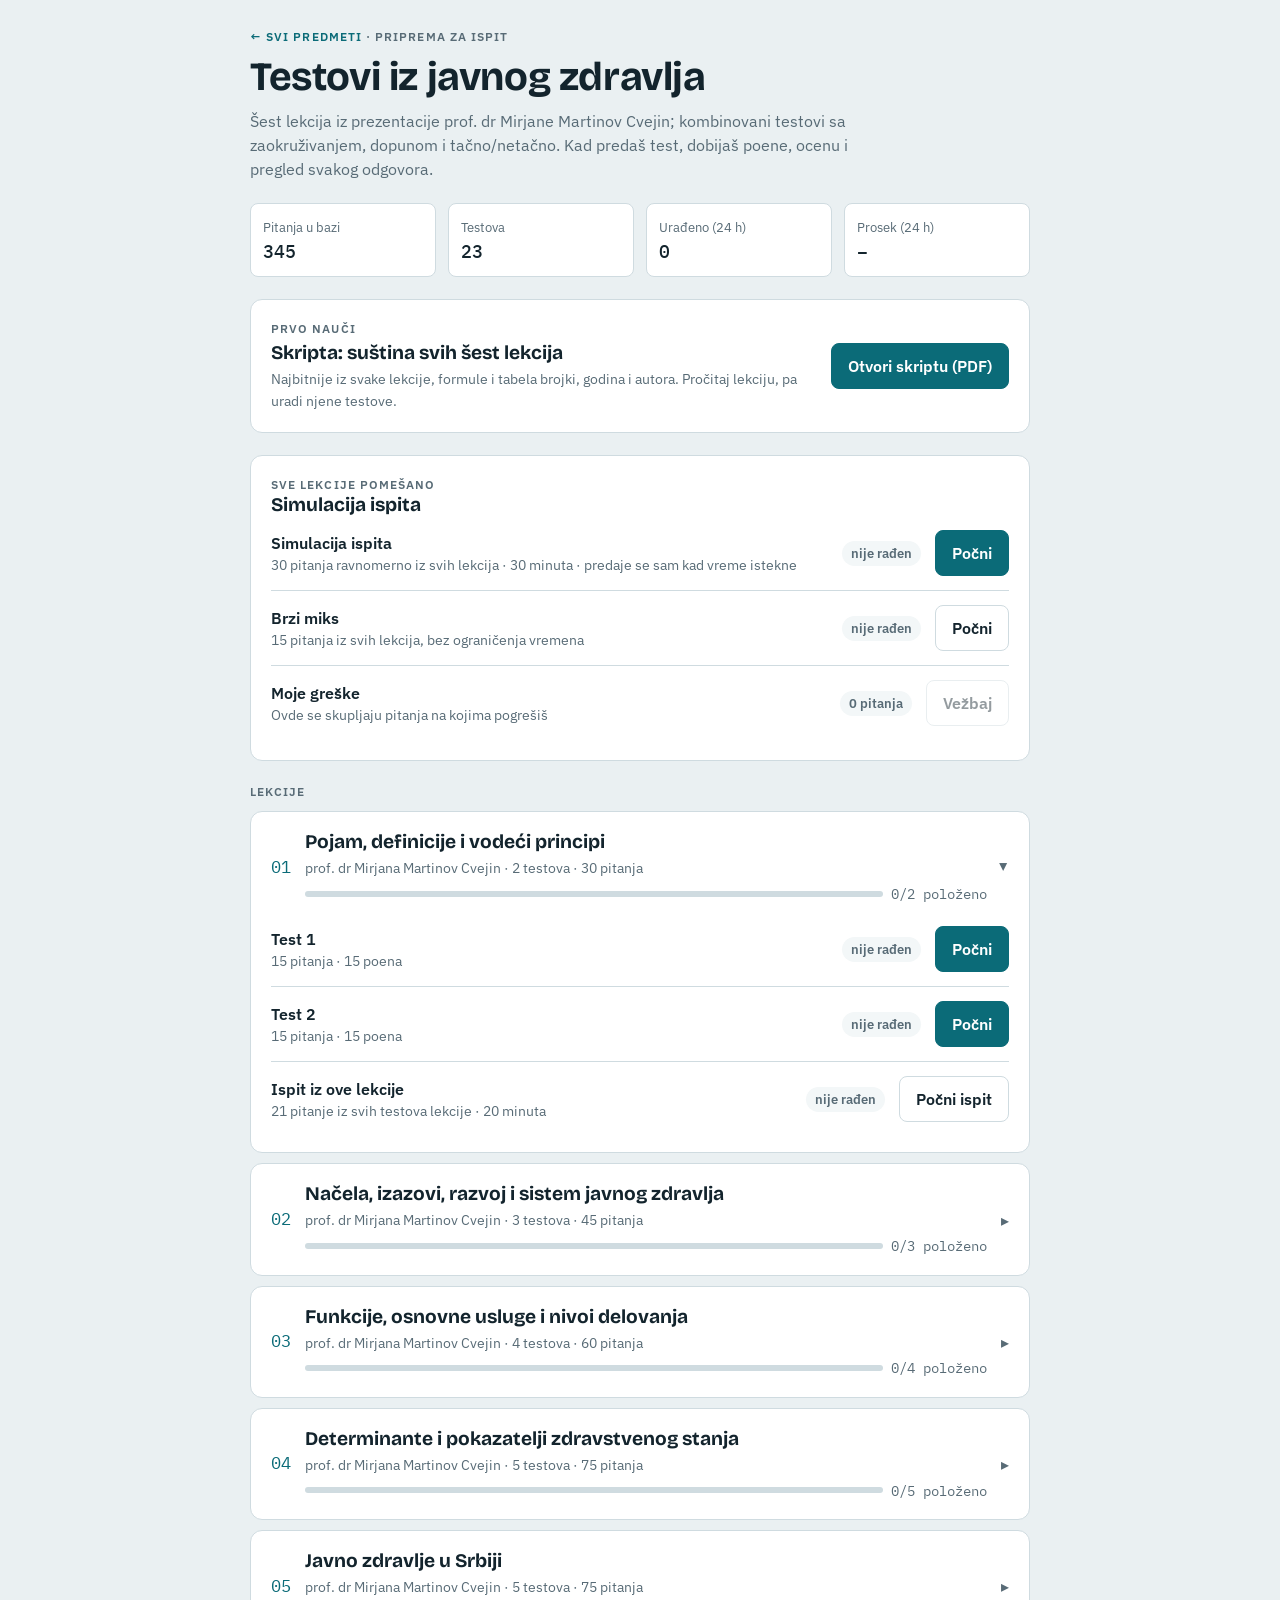
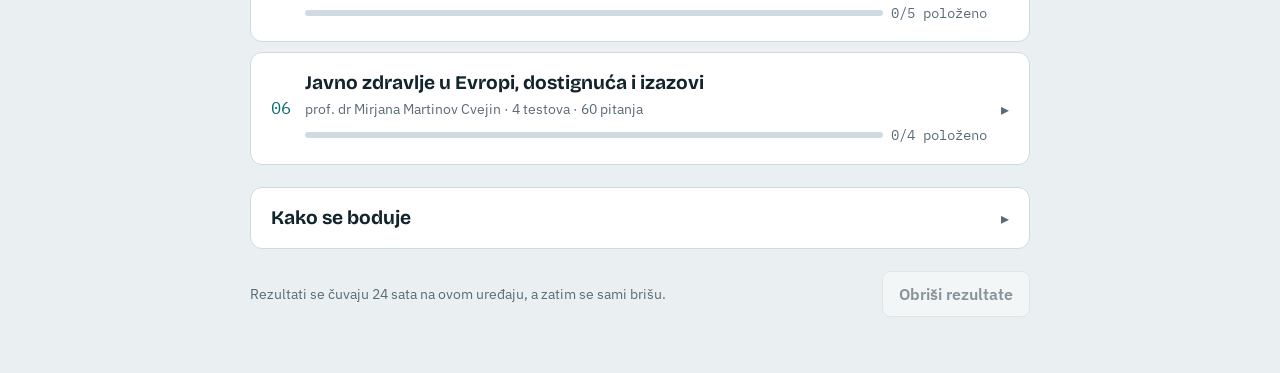
==== javno-zdravlje/index.html @ e5dcf890 "Moji ispiti: dashboard + 3 predmeta" ====
<!DOCTYPE html>
<html lang="sr">
<head>
<meta charset="utf-8">
<meta name="viewport" content="width=device-width, initial-scale=1">
<meta name="description" content="Interaktivni testovi i skripta za pripremu ispita iz javnog zdravlja: šest lekcija, simulacija ispita na vreme, automatsko bodovanje.">
<title>Testovi iz javnog zdravlja</title>
<link rel="stylesheet" href="https://fonts.googleapis.com/css2?family=Bricolage+Grotesque:opsz,wght@12..96,600;12..96,700&family=IBM+Plex+Sans:wght@400;500;600&family=IBM+Plex+Mono:wght@500&display=swap">
<style>
/* Layout: one narrow exam-sheet column; home = exam block + lessons as collapsible sheets, runner = one question per screen, result = score sheet + full review. */
:root{
  --bg:#eaf0f2; --surface:#ffffff; --sunk:#f3f7f8; --ink:#13242d; --muted:#586b76; --line:#cfdbe0;
  --accent:#0b6b78; --accent-ink:#ffffff; --accent-soft:#d9eef1;
  --good:#1b7646; --good-bg:#def3e6; --bad:#b2362b; --bad-bg:#fbe3e0; --warn:#8a5a00; --warn-bg:#fbefd2; --veil:rgba(8,16,20,.55);
  --display:"Bricolage Grotesque","IBM Plex Sans",system-ui,sans-serif;
  --body:"IBM Plex Sans",system-ui,-apple-system,"Segoe UI",sans-serif;
  --mono:"IBM Plex Mono",ui-monospace,Menlo,monospace;
}
@media (prefers-color-scheme: dark){:root:not([data-theme="light"]){
  --bg:#0e171b; --surface:#17232a; --sunk:#121c21; --ink:#e5eef1; --muted:#93a6b0; --line:#2b3c45;
  --accent:#55c4d0; --accent-ink:#06262b; --accent-soft:#143840;
  --good:#63d193; --good-bg:#143524; --bad:#f28b80; --bad-bg:#3e1d1a; --warn:#f0c268; --warn-bg:#3a2e12; --veil:rgba(0,0,0,.65);
  color-scheme:dark}}
:root[data-theme="dark"]{
  --bg:#0e171b; --surface:#17232a; --sunk:#121c21; --ink:#e5eef1; --muted:#93a6b0; --line:#2b3c45;
  --accent:#55c4d0; --accent-ink:#06262b; --accent-soft:#143840;
  --good:#63d193; --good-bg:#143524; --bad:#f28b80; --bad-bg:#3e1d1a; --warn:#f0c268; --warn-bg:#3a2e12; --veil:rgba(0,0,0,.65);
  color-scheme:dark}
*{box-sizing:border-box}
html{-webkit-text-size-adjust:100%}
[hidden]{display:none!important}
img{max-width:100%}
body{margin:0;background:var(--bg);color:var(--ink);font-family:var(--body);font-size:16px;line-height:1.5;padding-inline:16px;padding-block:28px 56px}
#app{max-width:780px;margin:0 auto;display:flex;flex-direction:column;gap:22px}
h1,h2,h3,p,ul{margin:0}
h1{font-family:var(--display);font-size:clamp(1.8rem,5vw,2.5rem);line-height:1.08;text-wrap:balance;letter-spacing:-.01em}
h2{font-family:var(--display);font-size:1.2rem;line-height:1.2;text-wrap:balance}
.eyebrow{font-size:.74rem;letter-spacing:.09em;text-transform:uppercase;color:var(--muted);font-weight:600}
.lead{color:var(--muted);max-width:62ch}
.muted{color:var(--muted)} .small{font-size:.9rem}
.mono{font-family:var(--mono);font-variant-numeric:tabular-nums}
.stack{display:flex;flex-direction:column;gap:10px}
.row{display:flex;flex-wrap:wrap;gap:10px;align-items:center}
.grow{flex:1 1 0;min-width:0}
button{font:inherit;color:inherit;cursor:pointer}
button:focus-visible,input:focus-visible,summary:focus-visible{outline:2px solid var(--accent);outline-offset:2px}
.btn{border:1px solid var(--line);background:var(--surface);border-radius:8px;padding:10px 16px;font-weight:600}
a.btn{display:inline-block;text-decoration:none;color:var(--ink)}
a.btn.primary{color:var(--accent-ink)}
a:focus-visible{outline:2px solid var(--accent);outline-offset:2px}
.link{color:var(--accent);font-weight:600;text-decoration:none}
.link:hover{text-decoration:underline}
.btn:hover:not(:disabled){border-color:var(--accent)}
.btn.primary{background:var(--accent);color:var(--accent-ink);border-color:var(--accent)}
.btn.quiet{background:transparent}
.btn.danger{background:var(--bad);border-color:var(--bad);color:var(--surface)}
.btn.on{background:var(--warn-bg);border-color:var(--warn);color:var(--warn)}
.btn:disabled{opacity:.45;cursor:default}
.seg{display:inline-flex;border:1px solid var(--line);border-radius:8px;overflow:hidden;background:var(--surface)}
.seg button{border:0;background:transparent;padding:8px 14px;font-weight:600;color:var(--muted)}
.seg button[aria-pressed="true"]{background:var(--accent);color:var(--accent-ink)}
.sheet{background:var(--surface);border:1px solid var(--line);border-radius:12px;padding:20px}
.stats{display:grid;grid-template-columns:repeat(auto-fit,minmax(130px,1fr));gap:12px}
.stat{background:var(--sunk);border-radius:8px;padding:10px 12px}
.sheet .stat{background:var(--sunk)} #app>.stats .stat{background:var(--surface);border:1px solid var(--line)}
.stat b{display:block;font-family:var(--mono);font-size:1.15rem;font-weight:500}
.stat small{color:var(--muted)}
.tests{display:flex;flex-direction:column}
.test{display:flex;flex-wrap:wrap;gap:8px 14px;align-items:center;padding:14px 0;border-top:1px solid var(--line)}
.test:first-of-type{border-top:0;padding-top:4px}
.test h3{font-size:1.02rem;font-weight:600}
.test .meta{color:var(--muted);font-size:.88rem}
.chip{font-size:.8rem;font-weight:600;padding:3px 9px;border-radius:999px;background:var(--sunk);color:var(--muted);white-space:nowrap;max-width:100%;overflow:hidden;text-overflow:ellipsis}
.chip.good{background:var(--good-bg);color:var(--good)} .chip.bad{background:var(--bad-bg);color:var(--bad)} .chip.warn{background:var(--warn-bg);color:var(--warn)}
details.sheet{padding:0}
details.sheet>summary{list-style:none;cursor:pointer;padding:18px 20px;display:flex;gap:14px;align-items:center;border-radius:12px}
details.sheet>summary::-webkit-details-marker{display:none}
details.sheet>summary .num{font-family:var(--mono);color:var(--accent);font-size:1.05rem;flex:none}
details.sheet>summary .caret{flex:none;color:var(--muted);transition:transform .2s}
details.sheet[open]>summary .caret{transform:rotate(90deg)}
details.sheet>.inner{padding:0 20px 16px}
.bar{height:6px;background:var(--line);border-radius:3px;overflow:hidden}
.bar i{display:block;height:100%;background:var(--accent);transition:width .25s}
.help li{margin-bottom:6px;max-width:66ch}
.help ul{padding-left:20px}
/* runner */
.q{font-size:1.18rem;font-weight:500;line-height:1.45;text-wrap:pretty}
.opts{display:flex;flex-direction:column;gap:8px}
.opt{display:flex;gap:12px;align-items:flex-start;text-align:left;border:1px solid var(--line);background:var(--surface);border-radius:8px;padding:12px 14px;width:100%}
.opt b{font-family:var(--mono);font-weight:500;color:var(--muted);flex:none}
.opt:hover{border-color:var(--accent)}
.opt.sel{border-color:var(--accent);background:var(--accent-soft)}
.tf{display:grid;grid-template-columns:1fr 1fr;gap:10px}
.tf .opt{justify-content:center;font-weight:600}
.blank{font:inherit;color:inherit;background:var(--sunk);border:0;border-bottom:2px solid var(--accent);border-radius:4px 4px 0 0;padding:2px 8px;width:11.5em;max-width:100%;margin:3px 2px}
.fb{border-radius:8px;padding:12px 14px;font-size:.95rem}
.fb.warn{background:var(--warn-bg);color:var(--warn)} .fb.bad{background:var(--bad-bg);color:var(--bad)}
.fb span{color:var(--ink)}
.dots{display:grid;grid-template-columns:repeat(auto-fill,minmax(36px,1fr));gap:6px}
.dot{border:1px solid var(--line);background:var(--surface);border-radius:6px;padding:6px 0;font-family:var(--mono);font-size:.82rem;text-align:center}
.dot.done{background:var(--accent-soft);border-color:var(--accent-soft)}
.dot.flag{border-color:var(--warn);box-shadow:inset 0 -3px 0 var(--warn)}
.dot.cur{border-color:var(--accent);box-shadow:inset 0 0 0 1px var(--accent)}
.dot.ok{background:var(--good-bg);border-color:var(--good-bg);color:var(--good)} .dot.no{background:var(--bad-bg);border-color:var(--bad-bg);color:var(--bad)} .dot.half{background:var(--warn-bg);border-color:var(--warn-bg);color:var(--warn)}
.clock.low{color:var(--bad)}
/* result */
.score{display:flex;flex-wrap:wrap;gap:20px 28px;align-items:center}
.ring{width:132px;height:132px;flex:none}
.big{font-family:var(--display);font-size:2.6rem;line-height:1}
.rev{border-top:1px solid var(--line);padding:14px 0;display:flex;flex-direction:column;gap:6px}
.rev:first-of-type{border-top:0}
.rev .ans{font-size:.94rem;color:var(--muted)}
.rev .ans strong{color:var(--ink);font-weight:600}
.copybox{font-family:var(--mono);font-size:.85rem;background:var(--sunk);border-radius:8px;padding:10px 12px;user-select:all;overflow-wrap:anywhere}
.veil{position:fixed;inset:0;background:var(--veil);display:flex;align-items:center;justify-content:center;padding:16px;z-index:10}
.modal{background:var(--surface);color:var(--ink);border:1px solid var(--line);border-radius:12px;padding:22px;max-width:420px;width:100%;display:flex;flex-direction:column;gap:14px}
@media (prefers-reduced-motion:reduce){.bar i,details.sheet>summary .caret{transition:none}}
</style>
</head>
<body>

<div id="app"></div>

<script>
/* ============================================================
   BAZA TESTOVA — novi test se dodaje kao novi objekat u ovaj niz.
   Tipovi pitanja:
   mc   → {t:'mc', q:'tekst', o:['a','b','c','d'], a:indeks tačnog (0=prvi), e:'objašnjenje'}
   fill → {t:'fill', q:'tekst sa ___ za svaku prazninu', a:[['prihvaćen odgovor','varijanta'], ...], unordered:true ako redosled nije bitan}
   tf   → {t:'tf', q:'tvrdnja', a:true/false, e:'objašnjenje'}
   Redosled lekcija na početnoj strani određuje niz ORDER.
   ============================================================ */
const A='prof. dr Mirjana Martinov Cvejin';
const L1='Pojam, definicije i vodeći principi';
const L2='Načela, izazovi, razvoj i sistem javnog zdravlja';
const L3='Funkcije, osnovne usluge i nivoi delovanja';
const L4='Determinante i pokazatelji zdravstvenog stanja';
const L5='Javno zdravlje u Srbiji';
const L6='Javno zdravlje u Evropi, dostignuća i izazovi';
const TESTS=[
{id:'jz1-1',lesson:L1,author:A,title:'Test 1',qs:[
 {t:'mc',q:'Pojam „public health” pojavljuje se:',o:['sredinom 19. veka u SAD','sredinom 19. veka u Engleskoj','početkom 20. veka u SAD','1946. godine u Ženevi'],a:0},
 {t:'mc',q:'Definiciju „nauka i umetnost preveniranja bolesti, produženja života i unapređenja fizičkog zdravlja kroz organizovane napore zajednice” dao je:',o:['Winslow, 1920','Acheson, 1988','IOM, 1988','SZO, 1946'],a:0},
 {t:'mc',q:'Prema IOM (1988), javno zdravlje je:',o:['ono što mi, kao društvo, zajedno činimo da bismo obezbedili uslove da ljudi budu zdravi','lečenje bolesti u bolnicama','skup propisa o zdravstvenom osiguranju','briga pojedinca o sopstvenom zdravlju'],a:0},
 {t:'mc',q:'Koji od navedenih NIJE vodeći princip javnog zdravlja?',o:['jednakost i solidarnost','održivost','učestvovanje','centralizacija'],a:3,e:'Pet principa: jednakost i solidarnost, održivost, efikasnost, učestvovanje, pravda i mir.'},
 {t:'mc',q:'Princip održivosti znači:',o:['razvoj kojim se garantuje da trenutna upotreba resursa ne ugrožava zdravlje budućih generacija','jednake usluge za jednake potrebe','maksimalne rezultate uz minimalna ulaganja','učestvovanje građana u odlučivanju'],a:0},
 {t:'fill',q:'Javno zdravlje je zdravlje svakog pojedinca, a javno ___ daje institucionalni ___ za postizanje tog ideala.',a:[['zdravstvo'],['okvir']]},
 {t:'fill',q:'Acheson (1988) i SZO (1999): javno zdravlje je nauka i ___ sprečavanja bolesti, unapređenja zdravlja i produženja života putem organizovanih mera ___.',a:[['veština','vestina'],['društva','drustva']]},
 {t:'fill',q:'Jednakost i solidarnost uključuje pravičnost u pružanju usluga: jednake usluge za jednake ___.',a:[['potrebe']]},
 {t:'fill',q:'Princip pravde i mira ilustrovan je radioaktivnim zračenjem posle kvara u nuklearnoj elektrani u ___ 1986. godine.',a:[['Černobilu','Černobil','Cernobilu']]},
 {t:'fill',q:'Efikasnost podrazumeva postizanje maksimalnih rezultata uz ___ ulaganja.',a:[['minimalna','minimalno']]},
 {t:'tf',q:'„Zdravlje” i „zdravstvo” imaju isto značenje.',a:false,e:'Nemaju isto značenje, ali razvijenost zdravstvene zaštite u osnovi podrazumeva i pojam zdravlja.'},
 {t:'tf',q:'Nekada se smatralo da je svaki čovek sam odgovoran za svoje zdravlje, a da država s tim nema veze.',a:true},
 {t:'tf',q:'Obaveza zdravstvenih radnika je da ljude podučavaju šta je javno zdravlje.',a:true},
 {t:'tf',q:'Nuklearna kriza u Japanu 2011. godine vezana je za elektranu u Černobilu.',a:false,e:'Japan 2011: reaktor Fukušima; Černobilj je 1986. godine.'},
 {t:'tf',q:'Prema savremenom shvatanju, za zdravlje je odgovoran isključivo pojedinac.',a:false,e:'Značajnu ulogu u zdravlju ima i država.'}
]},
{id:'jz1-2',lesson:L1,author:A,title:'Test 2',qs:[
 {t:'mc',q:'Šta NIJE deo Winslowljeve definicije (organizovani napori zajednice)?',o:['sanacija okoline','kontrola infekcija u zajednici','edukacija o principima lične higijene','privatizacija bolnica'],a:3},
 {t:'mc',q:'Kao nauka, javno zdravlje istražuje:',o:['uzroke, pojavu, incidenciju, prevalenciju i posledice bolesti u populaciji','samo genetiku pojedinca','isključivo rad bolnica','samo lekove i njihovu cenu'],a:0},
 {t:'mc',q:'Princip učestvovanja znači:',o:['ravnopravno učestvovanje svih članova grupe ili zajednice u odlučivanju i aktivnostima','učešće pacijenta u troškovima lečenja','učešće države u finansiranju bolnica','učešće lekara u istraživanjima'],a:0},
 {t:'mc',q:'Princip efikasnosti definisan je kao:',o:['raspodela resursa da se postigne kombinacija ciljeva koja je društveno najpoželjnija u odnosu na dostupne resurse','jednaka raspodela novca svim ustanovama','solidarnost sa ranjivim grupama','očuvanje resursa za buduće generacije'],a:0},
 {t:'mc',q:'Koja definicija javnog zdravlja je na slajdu povezana sa odgovornošću države za zdravlje građana?',o:['Acheson (1988) i SZO (1999): nauka i veština sprečavanja bolesti putem organizovanih mera društva','IOM (1988)','definicija zdravlja iz Ustava SZO','Winslow (1920)'],a:0},
 {t:'fill',q:'Jednakost i solidarnost obuhvata i solidarnost sa ___ populacionim grupama.',a:[['ranjivim','ranjive']]},
 {t:'fill',q:'Sa napretkom nauke razvila se svest o međuzavisnosti zdravlja i ___ prilika.',a:[['ekonomskih','ekonomskim','ekonomske']]},
 {t:'fill',q:'Pojam public health se, pored „javno zdravlje”, često prevodi i kao javno ___.',a:[['zdravstvo']]},
 {t:'fill',q:'Winslow: razvoj ___ mehanizama koji će svakom pojedincu obezbediti standard života za očuvanje zdravlja.',a:[['socijalnih','socijalni']]},
 {t:'fill',q:'Pojam public health neki prevode i kao ___ zdravlje, a termin „javno zdravstvo” koristi se npr. u ___.',a:[['narodno'],['Hrvatskoj','Hrvatska']]},
 {t:'tf',q:'Efikasnost podrazumeva optimalnu upotrebu resursa tako da nema gubitka resursa.',a:true},
 {t:'tf',q:'Učestvovanje obuhvata i učestvovanje zaposlenih u odlučivanju o poslovima organizacije.',a:true},
 {t:'tf',q:'Winslow je svoju definiciju javnog zdravlja dao 1988. godine.',a:false,e:'Winslow je definiciju dao 1920. godine; 1988. su definicije Achesona i IOM.'},
 {t:'tf',q:'Prema predavanju, u Srbiji postoji mnogo građanske inicijative za učešće u odlukama o zdravlju stanovništva.',a:false,e:'Na predavanju je naglašeno da u Srbiji, nažalost, nema mnogo građanske inicijative.'},
 {t:'tf',q:'Mnogi ljudi, pa i neki političari, ne znaju tačno šta je javno zdravlje.',a:true}
]},
{id:'jz2-1',lesson:L2,author:A,title:'Test 1',qs:[
 {t:'mc',q:'Koliko ima načela javnog zdravlja?',o:['pet','šest','sedam','deset'],a:2},
 {t:'mc',q:'Koji od navedenih NIJE globalni izazov današnjice?',o:['globalno zagrevanje','globalne podele','globalna bezbednost','globalna digitalizacija'],a:3,e:'Četiri izazova: globalno zagrevanje, globalne podele, globalna bezbednost, globalno zdravlje.'},
 {t:'mc',q:'Terapijska faza razvoja javnog zdravlja:',o:['počela je četrdesetih godina XX veka otkrićem sulfonamida i insulina','počela je sredinom 19. veka','obeležena je otkrićem vakcina','traje od druge polovine XX veka'],a:0},
 {t:'mc',q:'Novo javno zdravlje traje:',o:['od druge polovine XX veka do danas','od početka XX veka','od četrdesetih godina XX veka','od 2000. godine'],a:0},
 {t:'mc',q:'Žiža javnozdravstvene intervencije je:',o:['prevencija, a ne lečenje','lečenje, a ne prevencija','rehabilitacija','bolnička zaštita'],a:0},
 {t:'fill',q:'Individualističku fazu obeležio je razvoj mikrobiologije, ___ i otkrivanje vakcina.',a:[['imunologije','imunologija']]},
 {t:'fill',q:'Javno zdravlje se bavi preventivnim, a ne ___ aspektom zdravstvene zaštite.',a:[['kurativnim','kurativni']]},
 {t:'fill',q:'Javno zdravlje se bavi zdravstvenim pitanjima na nivou ___, a ne pojedinca.',a:[['zajednice','zajednica']]},
 {t:'fill',q:'Ustav SZO iz ___ godine definiše zdravlje kao stanje potpunog fizičkog, psihičkog i socijalnog blagostanja.',a:[['1946']]},
 {t:'fill',q:'Primer specifične prevencije je ___ protiv zaraznih bolesti.',a:[['vakcinacija','vakcinacije']]},
 {t:'tf',q:'Staro javno zdravlje rešava infektivne, toksične i traumatske uzroke smrti.',a:true},
 {t:'tf',q:'U terapijskoj fazi državna sredstva su se dominantno usmeravala ka preventivi.',a:false,e:'Usmeravala su se ka bolnicama i kurativnoj zaštiti.'},
 {t:'tf',q:'Pranje ruku i upotreba kondoma su jednostavne javnozdravstvene mere.',a:true},
 {t:'tf',q:'Starenje stanovništva nije navedeno kao izazov javnog zdravlja u Srbiji.',a:false,e:'Starenje stanovništva je jedan od šest sadašnjih izazova u Srbiji.'},
 {t:'tf',q:'Sistem javnog zdravlja čine samo zdravstvene ustanove.',a:false,e:'Čini ga široka mreža: policija, NVO, crkva, škole, mediji, poslodavci, Crveni krst i drugi (IOM, 2003).'}
]},
{id:'jz2-2',lesson:L2,author:A,title:'Test 2',qs:[
 {t:'mc',q:'Da novo javno zdravlje sintetizuje tradicionalni pristup sa menadžmentom službi i akcijama u zajednici, navode:',o:['Tulchinsky i Varavikova (2000)','Winslow (1920)','Acheson (1988)','Dahlgren i Whitehead (1991)'],a:0},
 {t:'mc',q:'Novo javno zdravlje uslovila su pre svega saznanja o:',o:['ograničenim efektima kurativne medicine i skupih tehnologija','uspehu bolničkog lečenja','otkriću vakcina','padu troškova zdravstva'],a:0},
 {t:'mc',q:'Koje od navedenih NIJE načelo javnog zdravlja?',o:['promocija zdravlja','radna okolina i zdravlje stanovništva','integrisani informacioni sistem javnog zdravlja','privatizacija zdravstvenih ustanova'],a:3},
 {t:'mc',q:'Zdravlje je povezano sa:',o:['ekonomskim razvojem, demokratijom i ljudskim vrednostima i efikasnošću zdravstvenog sistema','samo brojem bolnica','samo genetikom','samo brojem lekara'],a:0},
 {t:'mc',q:'Mrežu učesnika sistema javnog zdravlja (policija, crkva, mediji, škole, poslodavci...) prikazao je:',o:['IOM, 2003','CDC, 1999','SZO, 1946','Winslow, 1920'],a:0},
 {t:'fill',q:'Etape razvoja: poboljšanje higijenskih i sanitarnih uslova, individualna zdravstvena zaštita (___), terapijski postupci i novo javno zdravlje.',a:[['imunizacija','imunizacije']]},
 {t:'fill',q:'Globalne podele odnose se na siromaštvo i ___.',a:[['glad']]},
 {t:'fill',q:'U središtu sheme sistema javnog zdravlja je obezbeđivanje ___ za zdravlje stanovništva.',a:[['uslova','uslove']]},
 {t:'fill',q:'Globalna bezbednost odnosi se na građanske ratove i ___.',a:[['terorizam']]},
 {t:'fill',q:'Novo javno zdravlje bavi se i pravičnim korišćenjem zdravstvenih ___.',a:[['usluga','usluge']]},
 {t:'tf',q:'Mnoge bolesti mogu se sprečiti jednostavnim, nemedicinskim merama.',a:true},
 {t:'tf',q:'Javno zdravlje u elementarnim i drugim većim nepogodama i vanrednim prilikama je jedno od načela.',a:true},
 {t:'tf',q:'Individualistička faza počela je četrdesetih godina XX veka.',a:false,e:'Individualistička faza je s početka XX veka; četrdesete su terapijska faza.'},
 {t:'tf',q:'Mediji nisu učesnici u shemi sistema javnog zdravlja.',a:false,e:'Učesnici: zajednica, sistem zdravstvene zaštite, državna infrastruktura, zaposleni i poslodavci, akademska javnost, mediji.'},
 {t:'tf',q:'Ranjive populacione grupe su jedan od sadašnjih izazova u Srbiji.',a:true}
]},
{id:'jz2-3',lesson:L2,author:A,title:'Test 3',qs:[
 {t:'mc',q:'Šta od navedenog NIJE sadašnji izazov javnog zdravlja u Srbiji?',o:['preventabilne bolesti','faktori rizika','zdravlje na radnom mestu','višak lekara'],a:3},
 {t:'mc',q:'Staro javno zdravlje bavi se:',o:['rizičnim faktorima za zdravlje, bezbednom hranom, vazduhom i vodom','menadžmentom zdravstvenih službi','javnozdravstvenom politikom','pravičnim korišćenjem usluga'],a:0},
 {t:'mc',q:'Globalno zagrevanje kao izazov dovodi do:',o:['poplava i širenja pustinja','siromaštva i gladi','građanskih ratova','terorizma'],a:0},
 {t:'mc',q:'Prevencija kao žiža javnog zdravlja ostvaruje se kroz:',o:['nadzor nad obolelima i promociju zdravog životnog ponašanja','izgradnju novih bolnica','nabavku skupih tehnologija','povećanje broja specijalista'],a:0},
 {t:'mc',q:'Prema Ncayiyana i saradnicima (1995), novo javno zdravlje se, pored klasičnih oblasti, bavi:',o:['ekologijom, javnozdravstvenom politikom i vezom zdravlja sa socijalnim i ekonomskim razvojem','isključivo zaraznim bolestima','samo bolničkim lečenjem','samo bezbednošću hrane'],a:0},
 {t:'fill',q:'Četvrti globalni izazov je globalno zdravlje: ljudska ___ za sve.',a:[['prava','pravo']]},
 {t:'fill',q:'Integrisani informacioni sistem služi za praćenje, procenu i analizu zdravstvenog stanja i izveštavanje nadležnih organa i ___.',a:[['javnosti','javnost']]},
 {t:'fill',q:'Jedno od načela je zdravstveni menadžment, ___ i efikasnost zdravstvenog sistema.',a:[['kvalitet']]},
 {t:'fill',q:'Novo javno zdravlje uslovio je i porast socio-ekonomskih ___ i zdravstvenih rizika.',a:[['nejednakosti','nejednakost']]},
 {t:'fill',q:'Definicija zdravlja SZO: „... a ne samo odsutnost bolesti ili ___.”',a:[['onesposobljenosti','onesposobljenost','invalidnosti']]},
 {t:'tf',q:'Terapijska faza započela je otkrićem novih lekova, pre svega antibiotika, ali i insulina.',a:true},
 {t:'tf',q:'Distribucija sterilnih špriceva i igala je javnozdravstvena mera.',a:true},
 {t:'tf',q:'Koncept javnog zdravlja bio je važan za razvoj socijalno-medicinske misli.',a:true},
 {t:'tf',q:'Socijalne i ekonomske determinante zdravlja nisu izazov u Srbiji.',a:false,e:'Navedene su kao jedan od šest sadašnjih izazova u Srbiji.'},
 {t:'tf',q:'Prema predavanju, radno aktivno stanovništvo ne spada u ranjive (vulnerabilne) grupe.',a:false,e:'Ranjive grupe: deca, žene, stari, invalidi i radno aktivno stanovništvo.'}
]},
{id:'jz3-1',lesson:L3,author:A,title:'Test 1',qs:[
 {t:'mc',q:'Neke afričke države izdvajaju za zdravstvo godišnje jedva:',o:['10 dolara po stanovniku','100 dolara po stanovniku','1.000 dolara po stanovniku','4.500 dolara po stanovniku'],a:1},
 {t:'mc',q:'SAD izdvaja za zdravstvo približno:',o:['1.000 dolara po stanovniku','2.500 dolara po stanovniku','4.500 dolara po stanovniku','10.000 dolara po stanovniku'],a:2},
 {t:'mc',q:'Javnozdravstvene funkcije izvršavaju glavni zadatak javnog zdravlja, a to je:',o:['unapređenje zdravlja populacije','lečenje hroničnih bolesti','smanjenje broja lekara','izgradnja bolnica'],a:0},
 {t:'mc',q:'Funkcija procene obuhvata:',o:['procenu i praćenje zdravlja zajednice i ugroženih grupa radi identifikacije problema i prioriteta','formulisanje javne politike','osiguranje pristupa zaštiti','učestvovanje građana u odlučivanju'],a:0},
 {t:'mc',q:'Listu od deset osnovnih usluga javnog zdravlja dao je:',o:['CDC','IOM','SZO','ECDC'],a:0},
 {t:'fill',q:'Odnos izdvajanja za zdravstvo između nekih afričkih država i SAD je 1 : ___.',a:[['45']]},
 {t:'fill',q:'U zemljama u razvoju najveći deo bolesti i smrtnosti povezan je sa ___.',a:[['siromaštvom','siromaštvo']]},
 {t:'fill',q:'Zdravstvena potrošnja je najveća u području ___ medicine, posebno u bolničkom lečenju.',a:[['kurativne','kurativna']]},
 {t:'fill',q:'Regionalni nivo delovanja važan je kao „čuvari ___” za bolesti koje se mogu proširiti preko granica.',a:[['ulaza','ulaz']]},
 {t:'fill',q:'Finski program za suzbijanje nezaraznih bolesti zove se ___.',a:[['CINDI']]},
 {t:'tf',q:'Razvoj politike znači formulisanje javne politike u saradnji sa političkim i društvenim liderima.',a:true},
 {t:'tf',q:'Promocija zdravlja je jedna od ključnih javnozdravstvenih intervencija.',a:true},
 {t:'tf',q:'U zemljama u razvoju javnozdravstvena infrastruktura je dobro razvijena.',a:false,e:'U zemljama u razvoju i nerazvijenim javnozdravstvena infrastruktura nije razvijena.'},
 {t:'tf',q:'SZO, CDC i ECDC deluju na lokalnom nivou.',a:false,e:'Oni deluju na internacionalnom i globalnom nivou.'},
 {t:'tf',q:'U Srbiji ima oko 6,9 miliona zdravstveno osiguranih.',a:true}
]},
{id:'jz3-2',lesson:L3,author:A,title:'Test 2',qs:[
 {t:'mc',q:'Koja od navedenih NIJE glavna funkcija javnog zdravlja?',o:['procena','razvoj politike','obezbeđivanje (osiguranje)','kažnjavanje'],a:3},
 {t:'mc',q:'Prva od deset osnovnih usluga javnog zdravlja je:',o:['nadgledati zdravstveno stanje radi identifikovanja zdravstvenih problema zajednice','istraživanja radi inovativnih rešenja','primeniti zakone i regulative','obezbediti sposobne profesionalce'],a:0},
 {t:'mc',q:'US Public Health Service upravlja agencijama:',o:['FDA, CDC i NIH','SZO i ECDC','CINDI i IOM','UNICEF i UN'],a:0},
 {t:'mc',q:'Natalitet u većini evropskih zemalja je približno:',o:['8 na 1.000','13 na 1.000','20 na 1.000','30 na 1.000'],a:1},
 {t:'mc',q:'Rastući problemi starijih osoba su:',o:['hronične bolesti, veća potrošnja lekova i potreba za kućnim lečenjem i negom','neželjene trudnoće','zloupotreba droga','nezaposlenost'],a:0},
 {t:'fill',q:'Obezbeđivanje znači osiguranje pristupa odgovarajućoj i ekonomski ___ zdravstvenoj zaštiti.',a:[['isplativoj','isplativa']]},
 {t:'fill',q:'Procena potreba ranjivih grupa je početni i ___ deo javnozdravstvenog delovanja.',a:[['ključni','kljucni']]},
 {t:'fill',q:'Osma osnovna usluga: obezbediti sposobne ___ za zdravstvenu zaštitu populacije i pojedinaca.',a:[['profesionalce','profesionalci']]},
 {t:'fill',q:'ECDC je Evropski centar za ___ i kontrolu bolesti.',a:[['prevenciju','prevencija']]},
 {t:'fill',q:'Troškovi zdravstvene zaštite u većini zemalja EU stalno ___.',a:[['rastu']]},
 {t:'tf',q:'Šesta osnovna usluga je primena zakona i regulativa za zaštitu zdravlja i garantovanje bezbednosti.',a:true},
 {t:'tf',q:'Planiranje i pripravnost za hitna stanja u javnom zdravstvu jedna je od funkcija javnog zdravlja.',a:true},
 {t:'tf',q:'Udeo mladih u Evropi raste.',a:false,e:'Udeo mladih opada, ali raste broj problema sa kojima se suočavaju.'},
 {t:'tf',q:'Natalitet u većini evropskih zemalja znatno je viši od mortaliteta.',a:false,e:'Natalitet (oko 13 na 1.000) jednak je ili niži od mortaliteta; populacija je relativno stabilna.'},
 {t:'tf',q:'Javnozdravstvene funkcije definišu glavne zadatke ili očekivane rezultate održivog razvoja zdravlja.',a:true}
]},
{id:'jz3-3',lesson:L3,author:A,title:'Test 3',qs:[
 {t:'mc',q:'Deseta osnovna usluga javnog zdravlja je:',o:['istraživanja radi sticanja daljeg uvida i inovativnih rešenja','nadgledanje zdravstvenog stanja','informisanje i obrazovanje ljudi','povezivanje ljudi sa službama'],a:0},
 {t:'mc',q:'Problemi mladih koji rastu u Evropi su:',o:['nesreće, zloupotreba droga, neželjene trudnoće, posledice nezaposlenosti, samoće i migracija','hronične bolesti i potrošnja lekova','potreba za kućnom negom','starenje'],a:0},
 {t:'mc',q:'Uloga nekih evropskih vlada je:',o:['kontrola troškova, jednakost i pravičnost u raspodeli resursa i razvoj lokalne zaštite','zatvaranje primarne zaštite','ukidanje osiguranja','smanjenje broja lekova'],a:0},
 {t:'mc',q:'Finski National Public Health Institute spada u nivo delovanja:',o:['lokalni','regionalni','nacionalni','globalni'],a:2},
 {t:'mc',q:'U Evropi se stalno preispituje ravnoteža između:',o:['primarne zdravstvene zaštite i bolničke','javnog i privatnog osiguranja','lekova i vakcina','lekara i sestara'],a:0},
 {t:'fill',q:'Četvrta osnovna usluga: pokrenuti ___ u zajednici za identifikaciju i rešavanje zdravstvenih problema.',a:[['partnerstva','partnerstvo']]},
 {t:'fill',q:'Deveta osnovna usluga: evaluacija efikasnosti, pristupačnosti i ___ zdravstvene zaštite.',a:[['kvaliteta','kvalitet']]},
 {t:'fill',q:'Postoje ozbiljni problemi u mobilizaciji ___ u zdravstvu i primeni njihovih preporuka.',a:[['stručnjaka','strucnjaka']]},
 {t:'fill',q:'Stalni porast starijih prati nastavak niske stope ___.',a:[['fertiliteta','fertilitet']]},
 {t:'fill',q:'Populacija obuhvaćena intervencijom može biti mala grupa, npr. porodica ili lokalna ___.',a:[['zajednica']]},
 {t:'tf',q:'Malo je dokaza da se napori usmeravaju ka ostvarenju zdravstvenih ciljeva.',a:true},
 {t:'tf',q:'Javnozdravstvene funkcije su skup aktivnosti za lečenje pojedinačnih pacijenata.',a:false,e:'To su aktivnosti kojima se izvršava glavni zadatak javnog zdravlja: unapređenje zdravlja populacije.'},
 {t:'tf',q:'Intervencije zaštite zdravlja od štetnih faktora u okolini i na mestu rada su funkcija javnog zdravlja.',a:true},
 {t:'tf',q:'Druga osnovna usluga je primeniti zakone i regulative za zaštitu zdravlja.',a:false,e:'To je šesta usluga; druga je dijagnostikovati i istražiti probleme i rizike u zajednici.'},
 {t:'tf',q:'Demografske promene zahtevaće promenu u alokaciji resursa u bliskoj budućnosti.',a:true}
]},
{id:'jz3-4',lesson:L3,author:A,title:'Test 4 (sa predavanja)',qs:[
 {t:'mc',q:'Prema predavanju, najskuplji vid lečenja je:',o:['bolničko lečenje','primarna zdravstvena zaštita','kućno lečenje','vakcinacija'],a:0,e:'Zdravstvena potrošnja je najveća u kurativi, posebno u bolničkom lečenju.'},
 {t:'mc',q:'Koliko, prema predavanju, SAD izdvajaju godišnje po stanovniku za zdravstvo?',o:['približno 4.500–5.000 $','oko 100 $','oko 1.000 $','oko 15.000 $'],a:0},
 {t:'mc',q:'Ko je, prema predavanju, imao dominantnu i najvažniju ulogu tokom pandemije COVID-19?',o:['primarna zdravstvena zaštita','tercijarna zaštita','privatni sektor','veterinarska inspekcija'],a:0},
 {t:'mc',q:'Hronične nezarazne bolesti koje se kod starijih javljaju udružene, po nekoliko istovremeno, nazivaju se:',o:['multimorbidnost','komorbiditet zajednice','incidenca','prevalenca'],a:0},
 {t:'mc',q:'Na kom primeru je na predavanju ilustrovana uloga regionalnog nivoa kao „čuvara ulaza”?',o:['pandemija COVID-19','Černobilj 1986','fluorizacija vode','kontrola duvana'],a:0},
 {t:'fill',q:'Odnos izdvajanja za zdravstvo po stanovniku između nekih afričkih zemalja i SAD je, prema predavanju, približno 1:45–___.',a:[['50','pedeset']]},
 {t:'fill',q:'Udruženost više hroničnih nezaraznih bolesti kod iste starije osobe naziva se ___.',a:[['multimorbidnost','multimorbiditet']]},
 {t:'fill',q:'Ulaganjem u prevenciju smanjuje se ukupna zdravstvena potrošnja, koja je najveća u oblasti ___ medicine.',a:[['kurativne','kurativna']]},
 {t:'fill',q:'Regionalni nivoi su važni kao „___ ulaza” za bolesti koje se šire preko granica.',a:[['čuvari','cuvari','čuvar']]},
 {t:'fill',q:'U pandemiji COVID-19 u nekim zemljama pacijenti su morali da plaćaju korišćenje ___, dok u Srbiji te usluge nisu naplaćivane.',a:[['respiratora','respirator']]},
 {t:'tf',q:'Prema predavanju, u Srbiji su tokom pandemije COVID-19 usluge respiratora naplaćivane pacijentima.',a:false,e:'U Srbiji te usluge nikome nisu naplaćivane, za razliku od nekih zemalja EU.'},
 {t:'tf',q:'Kod starijih osoba multimorbidnost povećava potrošnju lekova i potrebu za kućnim lečenjem i negom.',a:true},
 {t:'tf',q:'Bolnički vid lečenja je najjeftiniji vid lečenja.',a:false,e:'Bolničko lečenje je najskuplji vid lečenja.'},
 {t:'tf',q:'Pandemija COVID-19 je pokazala da primarna zdravstvena zaštita ima dominantnu ulogu u takvim izazovima.',a:true},
 {t:'tf',q:'Prema predavanju, nejednakost u pristupu bolničkom lečenju tokom pandemije bila je jednako izražena u svim zemljama.',a:false,e:'Nije svuda bila ista: u nekim zemljama usluge su se plaćale, a u Srbiji nisu.'}
]},
{id:'jz4-1',lesson:L4,author:A,title:'Test 1',qs:[
 {t:'mc',q:'Zrelost stanovništva je:',o:['udeo stanovništva starog 65 i više godina u ukupnom stanovništvu','odnos broja starih 60+ i mladih 0–19','procenat starih 60+','srednja starost u trenutku popisa'],a:0},
 {t:'mc',q:'Stanovništvo sa više od 10% starih 65+ je, prema ekspertima UN:',o:['zrelo','staro','vrlo staro','regresivno'],a:2},
 {t:'mc',q:'Indeks starosti računa se kao:',o:['broj osoba starih 60+ podeljen brojem osoba starih 0–19','broj osoba 65+ podeljen ukupnim stanovništvom','broj umrlih na 1.000 stanovnika','broj rođenih minus broj umrlih'],a:0},
 {t:'mc',q:'Granica indeksa starosti je:',o:['0,100','0,400','0,500','1,000'],a:1},
 {t:'mc',q:'Koeficijent starosti pokazuje:',o:['procenat osoba starih 60+ u ukupnom stanovništvu','procenat osoba starih 65+','broj novoobolelih','prosečne godine u trenutku popisa'],a:0},
 {t:'fill',q:'Prema ekspertima UN, mlado stanovništvo ima do ___% starih 65+.',a:[['4','četiri']]},
 {t:'fill',q:'Starenje stanovništva počinje kada prosečna starost dostigne ___ godina.',a:[['30','trideset']]},
 {t:'fill',q:'Kada udeo osoba 60+ dostigne ___%, smatra se da je stanovništvo počelo da stari.',a:[['12','dvanaest']]},
 {t:'fill',q:'Kod progresivnog tipa po Sundbergu grupa 0–14 godina čini ___%, a grupa 50+ ___%.',a:[['40'],['10']]},
 {t:'fill',q:'Mortalitet u Srbiji je visok, preko ___‰.',a:[['14','četrnaest']]},
 {t:'tf',q:'Prosečna starost se računa kao ponderisana aritmetička sredina.',a:true},
 {t:'tf',q:'Vojvodina ima 6,1% osoba starih 65 i više godina.',a:false,e:'Vojvodina ima 16,1%, a Centralna Srbija 17,6% starih 65+.'},
 {t:'tf',q:'Regresivni tip po Sundbergu ima 40% dece od 0 do 14 godina.',a:false,e:'Regresivni tip: 20/50/30; 40% dece ima progresivni tip.'},
 {t:'tf',q:'Incidenca je ukupan broj obolelih.',a:false,e:'Incidenca je broj novoobolelih; prevalenca je ukupan broj obolelih.'},
 {t:'tf',q:'Prirodni priraštaj je razlika broja rođenih i umrlih.',a:true}
]},
{id:'jz4-2',lesson:L4,author:A,title:'Test 2',qs:[
 {t:'mc',q:'Incidenca je:',o:['broj novoobolelih','ukupan broj obolelih','broj umrlih','broj umrlih među obolelima'],a:0},
 {t:'mc',q:'Letalitet se računa kao:',o:['broj umrlih / broj obolelih × 100','broj obolelih / broj stanovnika u riziku × 100','broj umrlih / 1.000 stanovnika','broj rođenih / 1.000 stanovnika'],a:0},
 {t:'mc',q:'Rizik oboljevanja računa se kao:',o:['broj obolelih / broj stanovnika u riziku × 100','broj umrlih / broj obolelih × 100','broj novoobolelih / ukupan broj obolelih','broj umrlih / 1.000 stanovnika'],a:0},
 {t:'mc',q:'Natalitet do 12‰ ocenjuje se kao:',o:['nepovoljan','povoljan','visok','slab'],a:0},
 {t:'mc',q:'Prirodni priraštaj manji od 5‰ ocenjuje se kao:',o:['povoljan','visok','slab','nepovoljan'],a:2},
 {t:'fill',q:'Prevalenca je ___ broj obolelih.',a:[['ukupan','ukupni']]},
 {t:'fill',q:'Natalitet od 12 do 20‰ ocenjuje se kao ___.',a:[['povoljan']]},
 {t:'fill',q:'Natalitet veći od 30‰ je ___ visok.',a:[['vanredno']]},
 {t:'fill',q:'Prirodni priraštaj od 6 do 8‰ ocenjuje se kao ___.',a:[['povoljan']]},
 {t:'fill',q:'Morbiditet se prati kao vanbolnički i ___.',a:[['bolnički','bolnicki']]},
 {t:'tf',q:'Prirodni priraštaj veći od 15‰ je retko visok.',a:true},
 {t:'tf',q:'Natalitet od 20 do 25‰ je vrlo visok.',a:false,e:'20–25‰ je visok; vrlo visok je 25–30‰.'},
 {t:'tf',q:'Prirodni priraštaj od 9 do 12‰ je vrlo visok.',a:false,e:'9–12‰ je visok; vrlo visok je 13–15‰.'},
 {t:'tf',q:'Natalitet je broj živorođene dece na određenoj teritoriji u određenom vremenskom periodu.',a:true},
 {t:'tf',q:'Mortalitet se izražava kao broj umrlih na 100 obolelih.',a:false,e:'Mortalitet je broj umrlih na 1.000 stanovnika; umrli na 100 obolelih je letalitet.'}
]},
{id:'jz4-3',lesson:L4,author:A,title:'Test 3',qs:[
 {t:'mc',q:'Model determinanti zdravlja Dahlgrena i Whiteheada potiče iz:',o:['1946. godine','1988. godine','1991. godine','2003. godine'],a:2},
 {t:'mc',q:'Najznačajniji podkorak analize situacije je:',o:['utvrđivanje problema','izbor strategija','evaluacija','prikupljanje novca'],a:0},
 {t:'mc',q:'Šta NIJE navedeno kao izvor podataka o zdravstvenom stanju?',o:['matične knjige','registri bolesti','epidemiološki nadzor','lični utisak lekara'],a:3},
 {t:'mc',q:'Stacionarni tip stanovništva po Sundbergu ima raspodelu (0–14 / 15–49 / 50+):',o:['40 / 50 / 10','33 / 50 / 17','20 / 50 / 30','25 / 50 / 25'],a:1},
 {t:'mc',q:'Srednje očekivano trajanje života pri rođenju u Srbiji je:',o:['65,8 godina','72 godine','74,56 godina','81,6 godina'],a:2},
 {t:'fill',q:'Determinante zdravlja izvan zdravstvenog sistema su životno i radno okruženje, ___ i stil života.',a:[['ishrana']]},
 {t:'fill',q:'Stanje životne sredine prati se kroz vazduh, vodu, hranu i ___.',a:[['buku','buka']]},
 {t:'fill',q:'U Evropi očekivano trajanje života varira od 65,8 godina (___) do 81,6 godina (Island).',a:[['Rusija','Rusije']]},
 {t:'fill',q:'Matične knjige beleže ___ događaje.',a:[['vitalne','vitalni']]},
 {t:'fill',q:'Odrednice zdravlja su genetske, društvene, ___ i ostale.',a:[['ekonomske']]},
 {t:'tf',q:'Analiza situacije daje input za izbor prioriteta i postavljanje ciljeva.',a:true},
 {t:'tf',q:'AIDS i SARS su na slajdu svrstani u zarazne bolesti kao vodeće javnozdravstvene probleme.',a:true},
 {t:'tf',q:'Nenamerne povrede su na slajdu svrstane među zarazne bolesti.',a:false,e:'Nenamerne povrede i mentalni poremećaji su u grupi hroničnih bolesti; AIDS i SARS su zarazne.'},
 {t:'tf',q:'Društveni i ekonomski razvoj i razvoj zdravlja utiču jedan na drugi.',a:true},
 {t:'tf',q:'Centralna Srbija ima manje od 12% osoba starih 60 i više godina.',a:false,e:'Centralna Srbija ima preko 22%, a Vojvodina preko 21% starih 60+.'}
]},
{id:'jz4-4',lesson:L4,author:A,title:'Test 4',qs:[
 {t:'mc',q:'Geografsko područje u analizi situacije posmatra se kao:',o:['ruralno-urbano i razvijeno-nerazvijeno','staro-mlado','javno-privatno','primarno-sekundarno'],a:0},
 {t:'mc',q:'Zdravstveni status u analizi situacije obuhvata:',o:['morbiditet, natalitet, mortalitet, onesposobljenost, rizične faktore, znanja i stavove','samo broj bolnica','obrazovanje i dohodak','infrastrukturu i pristupačnost službe'],a:0},
 {t:'mc',q:'Pokazatelji mere vrednost u zdravlju za uloženi novac kroz:',o:['efikasnost, efektivnost i kvalitet pruženih usluga','broj zaposlenih','broj postelja','visinu plata'],a:0},
 {t:'mc',q:'Najduže očekivano trajanje života žena među prikazanim zemljama okruženja ima:',o:['Austrija (82,37)','Slovenija (80,93)','Češka (79,32)','Mađarska (77,23)'],a:0},
 {t:'mc',q:'Natalitet u Vojvodini 2007. godine iznosio je:',o:['22,4‰','13,4‰','11,4‰','9,2‰'],a:3},
 {t:'fill',q:'U centru Dahlgren-Whitehead modela su starost, pol i ___ faktori.',a:[['konstitucionalni','konstitucijski','nasledni']]},
 {t:'fill',q:'Prosečna starost u Srbiji: žene 41,92, a muškarci ___ godina.',a:[['39,53','39.53']]},
 {t:'fill',q:'Jedan od ciljeva analize situacije je komparacija sa ___.',a:[['prošlošću','proslosti']]},
 {t:'fill',q:'Natalitet na Kosovu 1953. godine iznosio je ___‰.',a:[['42,6','42.6']]},
 {t:'fill',q:'Kod ljudskih resursa analiziraju se interesi, motivi, veštine i slabe ___.',a:[['tačke','tacke']]},
 {t:'tf',q:'Očekivano trajanje života u Srbiji je 77 godina za muškarce i 72 za žene.',a:false,e:'Obrnuto: muškarci 72, žene 77 godina.'},
 {t:'tf',q:'U Mađarskoj muškarci imaju kraće očekivano trajanje života nego u Hrvatskoj.',a:true,e:'Mađarska 68,75, Hrvatska 71,9 godina.'},
 {t:'tf',q:'Rutinska zdravstvena statistika prati korišćenje, efikasnost i kvalitet rada zdravstvene službe.',a:true},
 {t:'tf',q:'Natalitet u Vojvodini stalno je rastao od 1953. godine.',a:false,e:'Opao je sa 22,4‰ (1953) na 9,2‰ (2007).'},
 {t:'tf',q:'Kod svih tipova po Sundbergu grupa 15–49 godina čini 50%.',a:true}
]},
{id:'jz4-5',lesson:L4,author:A,title:'Test 5 (sa predavanja)',qs:[
 {t:'mc',q:'Prema predavanju, glavni donosioci odluka u zdravstvu su:',o:['Vlada i Ministarstvo zdravlja','domovi zdravlja','pacijenti','mediji'],a:0},
 {t:'mc',q:'Razlika između letaliteta i mortaliteta je u tome što se umrli kod letaliteta stavljaju u odnos sa:',o:['brojem obolelih','brojem stanovnika','brojem živorođenih','brojem lekara'],a:0},
 {t:'mc',q:'Zašto, prema predavanju, ne znamo stvarni morbiditet?',o:['zato što se registruje samo morbiditet onih koji se jave zdravstvenoj službi','zato što se morbiditet ne prati u Srbiji','zato što se računa samo bolnički morbiditet','zato što incidenca nije poznata'],a:0},
 {t:'mc',q:'Vanbolnički morbiditet registruje se u:',o:['primarnoj zdravstvenoj zaštiti','bolnicama bilo kog nivoa','zavodima za statistiku','apotekama'],a:0},
 {t:'mc',q:'Koliki je natalitet u Srbiji prema predavanju?',o:['oko 8–9‰','oko 20‰','oko 13‰','oko 30‰'],a:0,e:'Natalitet u Srbiji je oko 8–9‰ (nepovoljan); oko 13‰ je natalitet u većini evropskih zemalja.'},
 {t:'fill',q:'Prema predavanju, prosečna starost stanovništva Srbije je oko ___ godina.',a:[['42','četrdeset dva','cetrdeset dva']]},
 {t:'fill',q:'Prema predavanju, udeo starih 65+ u Srbiji je oko ___%, pa je stanovništvo vrlo staro.',a:[['18','osamnaest']]},
 {t:'fill',q:'Negativan prirodni priraštaj dovodi do ___ stanovništva.',a:[['depopulacije','depopulacija']]},
 {t:'fill',q:'Istraživanje zdravlja stanovništva Republike Srbije rađeno je do sada ___ puta, npr. ___. godine.',a:[['dva','2'],['2010']]},
 {t:'fill',q:'Očekivano trajanje života u srednjem veku bilo je oko ___ godina, a danas je u mnogim zemljama oko ___.',a:[['40','četrdeset'],['80','osamdeset']]},
 {t:'tf',q:'Registri se vode za sve bolesti, jer su jeftini za održavanje.',a:false,e:'Registri postoje samo za određene bolesti, jer su skupi.'},
 {t:'tf',q:'Očekivano trajanje života je jedan od najboljih pokazatelja zdravstvenog stanja stanovništva.',a:true},
 {t:'tf',q:'Muškarci po pravilu imaju duže očekivano trajanje života od žena.',a:false,e:'Žene po pravilu žive duže (Srbija: M 72, Ž 77).'},
 {t:'tf',q:'Bolnički morbiditet je onaj koji se registruje u bolnicama, bez obzira na nivo zaštite.',a:true},
 {t:'tf',q:'U analizi situacije zdravstveno stanje se poredi sa prethodnim periodom (npr. 5–10 godina) i sa drugim zemljama i EU.',a:true}
]},
{id:'jz5-1',lesson:L5,author:A,title:'Test 1',qs:[
 {t:'mc',q:'Udeo stanovništva starijeg od 65 godina u Srbiji je:',o:['10,5%','15,7%','21%','30%'],a:1},
 {t:'mc',q:'Srbija je na listi najstarijih populacija u svetu na:',o:['1. mestu','4. mestu','10. mestu','20. mestu'],a:1},
 {t:'mc',q:'Vodeći uzrok smrtnosti kod oba pola u Srbiji su:',o:['bolesti kardiovaskularnog sistema','maligne neoplazme','saobraćajni traumatizam','dijabetes'],a:0},
 {t:'mc',q:'Institut za javno zdravlje Srbije nosi ime:',o:['Dr Milan Jovanović Batut','Dr Andrija Štampar','Dr Laza Lazarević','Dr Vladan Đorđević'],a:0},
 {t:'mc',q:'Javnozdravstvene institucije u Srbiji osnivaju se:',o:['1880–1890','1924–1930','1945–1950','1990–2000'],a:1},
 {t:'fill',q:'Međunarodni značaj u osnivanju javnozdravstvenih institucija imao je dr Andrija ___.',a:[['Štampar','Stampar']]},
 {t:'fill',q:'Institut „Batut” ima mrežu od ___ zavoda/instituta.',a:[['22']]},
 {t:'fill',q:'Na drugom mestu uzroka smrti u Srbiji su maligne ___.',a:[['neoplazme','neoplazma']]},
 {t:'fill',q:'Stepen urbanizacije Srbije prešao je ___%.',a:[['50','pedeset']]},
 {t:'fill',q:'Srednje trajanje života u Srbiji zaostaje ___ godine za razvijenim zemljama.',a:[['3-4','3 do 4','tri do četiri','3 4']]},
 {t:'tf',q:'Stanovništvo Srbije spada u zrelo.',a:false,e:'Sa 15,7% starih 65+ stanovništvo je vrlo staro (preko 10%).'},
 {t:'tf',q:'Prirodni priraštaj u Srbiji postao je negativan.',a:true},
 {t:'tf',q:'Samo zbog odlaganja rađanja do 40. godine u demografskom smislu gubi se čitava generacija.',a:true},
 {t:'tf',q:'Iseljavanje donosi samo direktne gubitke stanovništva.',a:false,e:'Gubici su direktni, indirektni (potomstvo) i strukturni (odlaze visokoobrazovani).'},
 {t:'tf',q:'Unipolarna depresija je među vodećim uzrocima smrtnosti u Srbiji.',a:true}
]},
{id:'jz5-2',lesson:L5,author:A,title:'Test 2',qs:[
 {t:'mc',q:'Ukupan broj licenciranih lekara u Srbiji je:',o:['oko 10.000','oko 20.000','preko 30.000','preko 84.000'],a:2},
 {t:'mc',q:'Izabranih pedijatara u Srbiji ima oko:',o:['500','1.200','3.500','30.000'],a:1},
 {t:'mc',q:'Komora medicinskih sestara i zdravstvenih tehničara izdala je gotovo:',o:['30.000 licenci','50.000 licenci','84.000 licenci','120.000 licenci'],a:2},
 {t:'mc',q:'Kapitacija je:',o:['novi način plaćanja koji slabo prepoznaje osobenosti sredina i populacija','vrsta nacionalnog programa','organizaciona jedinica doma zdravlja','pokazatelj starosti'],a:0},
 {t:'mc',q:'Kadrovi koji za sada nedostaju u Srbiji su:',o:['anesteziolozi, radiolozi, patolozi, kardiohirurzi','izabrani lekari opšte medicine','farmaceuti u privatnoj praksi','administratori'],a:0},
 {t:'fill',q:'Izabranih lekara (opšta medicina) u primarnoj zaštiti ima oko ___.',a:[['3500','3.500','3 500']]},
 {t:'fill',q:'Izabranih ginekologa ima oko ___.',a:[['500']]},
 {t:'fill',q:'U laboratorijskoj dijagnostici doma zdravlja je 1 farmaceut na ___ stanovnika.',a:[['40000','40.000','40 000']]},
 {t:'fill',q:'Četiri strategije: međuresorski pristup, odabir efikasnih programa, integrisana primarna zaštita i prilagodljiv sistem ___ zaštite, uključivanje partnera.',a:[['bolničke','bolnicke']]},
 {t:'fill',q:'Pokazatelji socijalne uključenosti: pristup zaštiti, kvalitet zaštite i dugoročna ___ sistema.',a:[['održivost','odrzivost']]},
 {t:'tf',q:'Plan mreže zdravstvenih ustanova svuda je prilagođen demografskim kretanjima.',a:false,e:'U nekim delovima Srbije nije prilagođen i praktično se ne menja.'},
 {t:'tf',q:'Služba hitne pomoći je nedostupna u pojedinim delovima Srbije.',a:true},
 {t:'tf',q:'U Srbiji postoji višak lekara.',a:false,e:'Ne može se govoriti o višku, jer počinje migracija zdravstvenih radnika.'},
 {t:'tf',q:'Farmaceuta u privatnoj praksi ima više nego u državnoj.',a:true,e:'Oko 2.500 u privatnoj, manje od 2.000 u državnoj.'},
 {t:'tf',q:'Domovi zdravlja u privatnom vlasništvu ukupno imaju više od 2.000 lekara.',a:false,e:'Imaju ukupno manje od 200 lekara.'}
]},
{id:'jz5-3',lesson:L5,author:A,title:'Test 3',qs:[
 {t:'mc',q:'Ukupan broj zakonodavnih akata u oblasti javnog zdravlja u Srbiji je:',o:['oko 50','oko 100','više od 170','više od 500'],a:2},
 {t:'mc',q:'Zakon o javnom zdravlju ima:',o:['12 članova','26 članova','52 člana','170 članova'],a:1},
 {t:'mc',q:'Osnivač Škole javnog zdravlja je:',o:['Medicinski fakultet u Beogradu','Institut „Batut”','Ministarstvo zdravlja','SZO'],a:0},
 {t:'mc',q:'Strategija javnog zdravlja kao proces počinje:',o:['nadzorom: šta je problem?','implementacijom: kako primeniti?','evaluacijom: šta je efikasno?','identifikacijom rizika: koji je uzrok?'],a:0},
 {t:'mc',q:'Zakon javnog zdravlja je:',o:['skup pravila ponašanja i akcija koje propisuje država','preporuka SZO bez obaveze','interni akt doma zdravlja','statut instituta'],a:0},
 {t:'fill',q:'Identifikacija rizičnih faktora odgovara na pitanje: koji je ___?',a:[['uzrok']]},
 {t:'fill',q:'Implementacija odgovara na pitanje: kako ___?',a:[['primeniti']]},
 {t:'fill',q:'Strategija za borbu protiv droga odnosi se na period 2009–___.',a:[['2013']]},
 {t:'fill',q:'Nekadašnje javnozdravstveno zakonodavstvo: kontrola zaraznih bolesti, zaštita spoljne sredine, higijena ___ i regulisanje rada osoblja.',a:[['ishrane','ishrana']]},
 {t:'fill',q:'Organizaciona shema: Republički institut za javno zdravlje, Institut za javno zdravlje ___ i okružni zavodi.',a:[['Vojvodine','Vojvodina']]},
 {t:'tf',q:'Javno zdravlje treba da bude nezavisno od dnevne politike.',a:true},
 {t:'tf',q:'Zakon o javnom zdravlju ima 26 poglavlja.',a:false,e:'Ima 26 članova i 8 poglavlja.'},
 {t:'tf',q:'Kaznene odredbe su jedno od poglavlja Zakona o javnom zdravlju.',a:true},
 {t:'tf',q:'Nacionalni program za prevenciju raka grlića materice je usvojen.',a:true},
 {t:'tf',q:'Strategija kontrole duvana nije usvojena.',a:false,e:'Strategija kontrole duvana je jedna od osam usvojenih strategija.'}
]},
{id:'jz5-4',lesson:L5,author:A,title:'Test 4',qs:[
 {t:'mc',q:'Šta NIJE osnovni cilj politike „Zdravlje za sve, politika za XXI vek”?',o:['povećanje dužine zdravog života za sve','pristup svih adekvatnoj i kvalitetnoj zaštiti','jednakost u zdravlju između i unutar zemalja','privatizacija zdravstvenih sistema'],a:3},
 {t:'mc',q:'Krajnji cilj evropske politike „21 cilj za XXI vek” je:',o:['postići pun zdravstveni potencijal za sve','iskoreniti sve zarazne bolesti','smanjiti troškove za polovinu','povećati broj bolnica'],a:0},
 {t:'mc',q:'„Zdravlje 2020”, evropski okvir politike SZO, usvojen je:',o:['1992. godine','2000. godine','2012. godine','2020. godine'],a:2},
 {t:'mc',q:'Koliko globalnih ciljeva je SZO definisala za XXI vek?',o:['5','7','10','21'],a:2},
 {t:'mc',q:'Prema glavnim strategijama, programi i investicije treba da budu vođeni:',o:['postignutim rezultatima, a ne brojem intervencija','brojem intervencija','brojem zaposlenih','budžetom'],a:0},
 {t:'fill',q:'Jedan od ciljeva politike SZO je da zdravlje bude prisutno u svim ___.',a:[['politikama','politike']]},
 {t:'fill',q:'Pravci evropske politike: promocija i zaštita zdravlja tokom celog ___ i redukcija vodećih bolesti i povreda.',a:[['života','zivota']]},
 {t:'fill',q:'Četvrti globalni cilj SZO: eradikacija i ___ određenih bolesti.',a:[['eliminacija','eliminaciju']]},
 {t:'fill',q:'Nacionalni plan za usvajanje pravnih tekovina EU odnosi se na period 2013–___.',a:[['2016']]},
 {t:'fill',q:'Usvojen je nacionalni program prevencije i rane detekcije dijabetesa tipa ___.',a:[['2','dva']]},
 {t:'tf',q:'Novi program EU za akcije u oblasti zdravlja obuhvata period 2009–2013.',a:false,e:'Program EU je 2014–2020; 2009–2013 je strategija za borbu protiv droga.'},
 {t:'tf',q:'Integrisana primarna zaštita orijentisana ka porodici i zajednici podržana je fleksibilnim bolničkim sistemom.',a:true},
 {t:'tf',q:'Jedan od osnovnih pravaca politike „Zdravlje za sve” je postavljanje zdravlja u centar razvoja.',a:true},
 {t:'tf',q:'Strategija za palijativno zbrinjavanje nije usvojena.',a:false,e:'Usvojena je; jedna je od osam strategija.'},
 {t:'tf',q:'Ostala ministarstva (prosvete, rada, životne sredine i druga) nisu nosioci javnog zdravlja.',a:false,e:'Navedena su među nosiocima javnog zdravlja u Srbiji.'}
]},
{id:'jz5-5',lesson:L5,author:A,title:'Test 5 (sa predavanja)',qs:[
 {t:'mc',q:'Dr Andrija Štampar je izabran za:',o:['prvog privremenog generalnog sekretara SZO','prvog direktora Instituta „Batut”','ministra zdravlja Srbije','osnivača CDC'],a:0},
 {t:'mc',q:'Svetska zdravstvena organizacija osnovana je:',o:['1948. kao jedna od agencija Ujedinjenih nacija','1946. kao agencija EU','1920. u Beogradu','1992. u Rio de Žaneiru'],a:0,e:'Ustav SZO sa definicijom zdravlja je iz 1946, a SZO je osnovana 1948.'},
 {t:'mc',q:'Šta je, prema predavanju, doneto prvo?',o:['Nacionalna strategija javnog zdravlja, a na osnovu nje zakon','Zakon o javnom zdravlju, a na osnovu njega strategija','oba istovremeno','nijedno nije doneto'],a:0},
 {t:'mc',q:'Šta od Zakona o javnom zdravlju treba znati za ispit, prema predavanju?',o:['glavna poglavlja, bez detalja','svih 26 članova napamet','samo kaznene odredbe','ništa'],a:0},
 {t:'mc',q:'Uz 10 globalnih ciljeva, politika SZO „Zdravlje za sve za XXI vek” ima i:',o:['21 specifični cilj','5 specifičnih ciljeva','12 specifičnih ciljeva','30 specifičnih ciljeva'],a:0},
 {t:'fill',q:'Andrija Štampar je osnivao higijenske zavode u zemlji, ali i u ___.',a:[['inostranstvu','inostranstvo']]},
 {t:'fill',q:'SZO je osnovana ___. godine.',a:[['1948']]},
 {t:'fill',q:'SZO je jedna od agencija ___ nacija.',a:[['Ujedinjenih','ujedinjene','Jedinjenih']]},
 {t:'fill',q:'Zakon o javnom zdravlju donet je na osnovu Nacionalne ___ javnog zdravlja.',a:[['strategije','strategija']]},
 {t:'fill',q:'Štampar je bio prvi ___ generalni sekretar SZO.',a:[['privremeni','privremenog']]},
 {t:'tf',q:'Ciljevi politike „Zdravlje za sve” definisani su različito u različitim zemljama, jer su njihove mogućnosti različite.',a:true},
 {t:'tf',q:'Zakon o javnom zdravlju donet je pre Nacionalne strategije javnog zdravlja.',a:false,e:'Prvo je doneta strategija, a zakon na osnovu nje.'},
 {t:'tf',q:'SZO je osnovana 1946. godine, iste godine kada je usvojen njen Ustav.',a:false,e:'Ustav SZO (sa definicijom zdravlja) je iz 1946, a SZO je osnovana 1948.'},
 {t:'tf',q:'Štampar ima međunarodni značaj i zbog zasluga za razvoj javnog zdravlja izabran je na visoku funkciju u SZO.',a:true},
 {t:'tf',q:'Prema predavanju, Zakon o javnom zdravlju treba znati detaljno, član po član.',a:false,e:'Dovoljno je znati glavna poglavlja.'}
]},
{id:'jz6-1',lesson:L6,author:A,title:'Test 1',qs:[
 {t:'mc',q:'Koliko ima ključnih oblasti delovanja u javnom zdravlju Evrope (EPHOs)?',o:['5','7','10','21'],a:2},
 {t:'mc',q:'Prva ključna oblast (EPHO) je:',o:['nadzor nad zdravljem i blagostanjem populacije','prevencija bolesti','promocija zdravlja','istraživanja'],a:0},
 {t:'mc',q:'Listu dostignuća javnog zdravlja (vakcinacija, fluorizacija vode...) dao je:',o:['CDC, 1999','SZO, 2012','IOM, 2003','Winslow, 1920'],a:0},
 {t:'mc',q:'Determinante zdravlja vezane za životnu sredinu odgovorne su za:',o:['blizu 10% opterećenja bolešću','blizu 30% opterećenja bolešću','blizu 50% opterećenja bolešću','blizu 70% opterećenja bolešću'],a:1},
 {t:'mc',q:'Prvi princip Rio deklaracije (1992) glasi:',o:['ljudska bića su u centru brige za održivi razvoj','zdravlje za sve do 2000. godine','prevencija pre lečenja','jednake usluge za jednake potrebe'],a:0},
 {t:'fill',q:'Stanovništvo je najveće ___ koje ima jedna zemlja.',a:[['bogatstvo']]},
 {t:'fill',q:'Zdravlje je i resurs i ___ održivog razvoja.',a:[['rezultat']]},
 {t:'fill',q:'Globalizacija svetske ekonomije dovela je do pojma „___ zdravlje”.',a:[['globalno']]},
 {t:'fill',q:'Jedno od dostignuća javnog zdravlja je fluorizacija ___ vode.',a:[['pijaće','pijace']]},
 {t:'fill',q:'Primer novog uzročnika infektivne bolesti, kao nove pretnje, je ___.',a:[['SARS']]},
 {t:'tf',q:'Pošto su resursi ograničeni, treba podjednako delovati na sve determinante zdravlja.',a:false,e:'Treba izabrati determinante koje imaju najveći uticaj na zdravlje.'},
 {t:'tf',q:'Globalna ekonomska kriza pogađa samo zemlje u razvoju.',a:false,e:'Pogađa i razvijene zemlje.'},
 {t:'tf',q:'Rezistencija na antibiotike je nova pretnja javnom zdravlju.',a:true},
 {t:'tf',q:'Zdravlje ljudi se poboljšava ravnomerno i zadovoljavajućom brzinom.',a:false,e:'Poboljšava se, ali nejednako i nezadovoljavajućom brzinom.'},
 {t:'tf',q:'Bioterorizam spada u pretnje oružjima masovne destrukcije.',a:true}
]},
{id:'jz6-2',lesson:L6,author:A,title:'Test 2',qs:[
 {t:'mc',q:'Peta ključna oblast (EPHO) je:',o:['prevencija bolesti, uključujući rano otkrivanje','promocija zdravlja','nadzor nad zdravljem','dobra uprava za zdravlje'],a:0},
 {t:'mc',q:'Suština održivog razvoja je:',o:['optimalna ravnoteža između ekonomskog rasta, očuvanja prirodnih resursa i kvaliteta životne sredine','što brži ekonomski rast','zaustavljanje svakog rasta','smanjenje broja stanovnika'],a:0},
 {t:'mc',q:'Šta NIJE navedeno kao dostignuće javnog zdravlja (CDC, 1999)?',o:['vakcinacija','planiranje porodice','bezbednost u saobraćaju','genetsko kloniranje'],a:3},
 {t:'mc',q:'Ključni elementi globalizacije, ujedno odrednice globalnog zdravlja, su:',o:['globalna tržišta, komunikacija, mobilnost i ekološke i klimatske promene','samo međunarodna trgovina lekovima','samo migracije lekara','samo turizam'],a:0},
 {t:'mc',q:'Povoljni uslovi za nove pretnje javnom zdravlju su:',o:['globalizacija i raspad javnozdravstvene infrastrukture','vakcinacija','fluorizacija vode','planiranje porodice'],a:0},
 {t:'fill',q:'Deveta ključna oblast: zastupanje, komunikacije i društvena ___ za zdravlje.',a:[['mobilizacija','mobilizaciju']]},
 {t:'fill',q:'„Zdravlje je ___ održivosti.”',a:[['srce']]},
 {t:'fill',q:'Najveći izazov je ostvarivanje „zdrave” stope ___ bez pustošenja prirodnih resursa.',a:[['rasta','rast']]},
 {t:'fill',q:'Nezarazne pretnje: pandemija bolesti povezanih sa pušenjem, gojaznost i fizička ___.',a:[['neaktivnost']]},
 {t:'fill',q:'Aktivnosti javnog zdravlja: promocija zdravlja pristupom ___ u zdravlje.',a:[['investiranja','investiranje']]},
 {t:'tf',q:'Dobro zdravlje je od suštinskog značaja za ekonomski i društveni razvoj.',a:true},
 {t:'tf',q:'Loše zdravlje troši postojeći potencijal i crpi resurse iz svih sektora.',a:true},
 {t:'tf',q:'Uspešno i održivo javno zdravlje može se postići samo podrškom prevenciji.',a:false,e:'Ne postiže se samo prevencijom, merenjem ili promenom plaćanja; potrebne su sve strategije i nove.'},
 {t:'tf',q:'Ratovi, prirodne katastrofe i prisilne migracije su pretnje javnom zdravlju.',a:true},
 {t:'tf',q:'Sedma ključna oblast (EPHO) je prevencija bolesti.',a:false,e:'Sedma je dovoljan broj kompetentnih kadrova; prevencija bolesti je peta.'}
]},
{id:'jz6-3',lesson:L6,author:A,title:'Test 3',qs:[
 {t:'mc',q:'Treća ključna oblast (EPHO) je:',o:['zaštita zdravlja, uključujući bezbednost okoline, radnog okruženja i hrane','prevencija bolesti','istraživanja','finansiranje'],a:0},
 {t:'mc',q:'Globalizacija je pojam za:',o:['promene u društvima, kulturi i svetskoj ekonomiji koje dovode do dramatičnog porasta međunarodne razmene','širenje zaraznih bolesti','rast broja stanovnika','razvoj interneta'],a:0},
 {t:'mc',q:'Na šta NE treba usmeriti aktivnosti javnog zdravlja prema slajdu?',o:['prevenciju nasilja i nenamernih povreda','zdravo okruženje','zaštitu od novih zaraznih bolesti','smanjenje broja domova zdravlja'],a:3},
 {t:'mc',q:'Novi tip upravljanja za zdravlje usmeren je na:',o:['društvene determinante zdravlja, jednakost i održivost','samo bolničku zaštitu','smanjenje troškova po svaku cenu','centralizaciju odluka'],a:0},
 {t:'mc',q:'Koja stara bolest se navodi među novim pretnjama javnom zdravlju?',o:['TBC','grip','male boginje','kolera'],a:0},
 {t:'fill',q:'Zdravlje i prevencija bolesti ostvaruju se i kroz prevenciju ___.',a:[['nesreća','nesreca']]},
 {t:'fill',q:'Krajnji cilj je uspešno i ___ javno zdravlje.',a:[['održivo','odrzivo']]},
 {t:'fill',q:'Ekonomska kriza je i prilika da se ___ dosadašnje politike.',a:[['preispitaju','preispita']]},
 {t:'fill',q:'Deseta ključna oblast: unapređenje javnozdravstvenih ___ za politiku i praksu.',a:[['istraživanja']]},
 {t:'fill',q:'Dostignuće javnog zdravlja je i prepoznavanje upotrebe ___ kao opasnosti po zdravlje.',a:[['duvana','duvan']]},
 {t:'tf',q:'Nijedna pojedinačna aktivnost ne može da reši probleme javnog zdravlja.',a:true},
 {t:'tf',q:'Zdravlje je u središtu nacionalnih i međunarodnih politika i strategija razvoja.',a:true},
 {t:'tf',q:'Šesta ključna oblast (EPHO) je nadzor nad zdravljem populacije.',a:false,e:'Šesta je dobra uprava za zdravlje i blagostanje; nadzor je prva.'},
 {t:'tf',q:'Gojaznost se navodi kao infektivna pretnja.',a:false,e:'Gojaznost spada u nezarazne bolesti kao globalni problem.'},
 {t:'tf',q:'Sa neograničenim resursima mogli bismo da delujemo na sve determinante zdravlja.',a:true}
]},
{id:'jz6-4',lesson:L6,author:A,title:'Test 4 (sa predavanja)',qs:[
 {t:'mc',q:'Uz dostignuće „sigurnija radna mesta” na predavanju je pomenuto donošenje:',o:['Zakona o zaštiti na radu','Zakona o javnom zdravlju','Rio deklaracije','Zakona o zdravstvenom osiguranju'],a:0},
 {t:'mc',q:'Rezistencija na antibiotike nastaje, prema predavanju, zbog neracionalne primene antibiotika:',o:['u medicini i u veterini','samo u bolnicama','samo kod dece','samo u Africi'],a:0},
 {t:'mc',q:'Koje su epidemije, prema predavanju, izazvali koronavirusi?',o:['SARS i COVID-19','TBC i malarija','HIV i hepatitis','kolera i tifus'],a:0},
 {t:'mc',q:'Kakve su pokazatelje u pandemiji COVID-19 imale zemlje sa slabom javnozdravstvenom infrastrukturom?',o:['mnogo lošije (više zaraženih i umrlih)','bolje od ostalih','iste kao ostale','nisu imale obolelih'],a:0},
 {t:'mc',q:'Fluorizacija pijaće vode kao dostignuće javnog zdravlja smanjila je:',o:['karijes','gojaznost','TBC','saobraćajne nesreće'],a:0},
 {t:'fill',q:'Prema predavanju, globalna ekonomska kriza bila je ___. godine, a nova ozbiljna kriza nastala je zbog pandemije ___.',a:[['2008'],['COVID-19','COVID','kovid','korone','koronavirusa']]},
 {t:'fill',q:'Promocija zdravlja pristupom investiranja u zdravlje znači ulaganje u zdravlje, a ne samo u ___.',a:[['bolesti','bolest']]},
 {t:'fill',q:'Vakcinacijom su neke zarazne bolesti ___.',a:[['eradikovane','iskorenjene','eradicirane']]},
 {t:'fill',q:'Aktivnosti javnog zdravlja obuhvataju i prevenciju bolesti, ___ i nenamernih povreda.',a:[['nasilja','nasilje']]},
 {t:'fill',q:'Neracionalna primena antibiotika u medicini i ___ dovodi do rezistencije.',a:[['veterini','veterina','veterinarstvu']]},
 {t:'tf',q:'Pandemija COVID-19 je pokazala da su zemlje koje su zadržale dobru javnozdravstvenu infrastrukturu prošle bolje.',a:true},
 {t:'tf',q:'Rezistencija na antibiotike je problem koji se smanjuje.',a:false,e:'Postaje sve veći problem.'},
 {t:'tf',q:'Uzročnik SARS-a pripada koronavirusima, kao i uzročnik COVID-19.',a:true},
 {t:'tf',q:'Neracionalna upotreba antibiotika u veterini nema veze sa rezistencijom kod ljudi.',a:false,e:'Na predavanju je navedena kao jedan od uzroka rezistencije.'},
 {t:'tf',q:'Globalna ekonomska kriza 2008. pogodila je samo nerazvijene zemlje.',a:false,e:'Pogađa i razvijene zemlje i može ugroziti napredak u zdravlju.'}
]}
];
const ORDER=[L1,L2,L3,L4,L5,L6];
const NOTE={};
const LESSONS=ORDER.filter(l=>TESTS.some(t=>t.lesson===l)).concat([...new Set(TESTS.map(t=>t.lesson))].filter(l=>!ORDER.includes(l)));
const POOL=TESTS.flatMap(t=>t.qs.map(q=>({...q,src:t.lesson})));

const BASE='';
const TYPE={mc:'Zaokruži tačan odgovor',fill:'Dopuni',tf:'Tačno ili netačno'};
const SHORT={mc:'Zaokruživanje',fill:'Dopuna',tf:'Tačno / netačno'};
const KEY='testovi-javno-zdravlje-v1',WKEY='testovi-javno-zdravlje-greske-v1',DAY=24*60*60*1000,PASS=51;
const app=document.getElementById('app');
let view='home',S=null,R=null,onlyWrong=false,confirmEnd=false,confirmReset=false,copied=null,tick=null;
const openL=new Set([0]);

const esc=s=>String(s).replace(/[&<>"]/g,c=>({'&':'&amp;','<':'&lt;','>':'&gt;','"':'&quot;'}[c]));
const fmt=n=>{n=Math.round(n*10)/10;return Number.isInteger(n)?String(n):n.toFixed(1).replace('.',',')};
const clock=ms=>{const s=Math.max(0,Math.floor(ms/1000));return String(Math.floor(s/60)).padStart(2,'0')+':'+String(s%60).padStart(2,'0')};
const CYR={'а':'a','б':'b','в':'v','г':'g','д':'d','ђ':'dj','е':'e','ж':'z','з':'z','и':'i','ј':'j','к':'k','л':'l','љ':'lj','м':'m','н':'n','њ':'nj','о':'o','п':'p','р':'r','с':'s','т':'t','ћ':'c','у':'u','ф':'f','х':'h','ц':'c','ч':'c','џ':'dz','ш':'s'};
const norm=s=>String(s||'').toLowerCase().replace(/[а-яђјљњћџ]/g,c=>CYR[c]??c).replace(/đ/g,'dj').normalize('NFD').replace(/[̀-ͯ]/g,'').replace(/[^a-z0-9 ]+/g,' ').replace(/\s+/g,' ').trim();
function lev(a,b){const d=Array.from({length:a.length+1},(_,i)=>[i]);for(let j=1;j<=b.length;j++)d[0][j]=j;
  for(let i=1;i<=a.length;i++)for(let j=1;j<=b.length;j++)d[i][j]=Math.min(d[i-1][j]+1,d[i][j-1]+1,d[i-1][j-1]+(a[i-1]===b[j-1]?0:1));return d[a.length][b.length]}
function matches(input,alts){const x=norm(input);if(!x)return false;
  return alts.some(a=>{const y=norm(a);if(x===y)return true;const tol=y.length>=10?2:y.length>=5?1:0;return tol>0&&lev(x,y)<=tol})}
/* Ocenjivanje jednog pitanja: vraća poene (0–1) i tačnost svake praznine */
function grade(q,ans){
  if(q.t!=='fill')return{pts:ans===q.a?1:0,ok:[]};
  const a=ans||[],used=new Set(),ok=q.a.map(()=>false);
  q.a.forEach((alts,i)=>{
    if(!q.unordered){ok[i]=matches(a[i],alts);return}
    const j=q.a.findIndex((g,k)=>!used.has(k)&&matches(a[i],g));
    if(j>-1){used.add(j);ok[i]=true}
  });
  return{pts:ok.filter(Boolean).length/ok.length,ok};
}
const answered=(q,a)=>q.t==='fill'?!!(a&&a.some(x=>norm(x))):a!==null&&a!==undefined;
const mark=p=>p<51?5:p<61?6:p<71?7:p<81?8:p<91?9:10;
const correctText=q=>q.t==='mc'?'abcd'[q.a]+') '+q.o[q.a]:q.t==='tf'?(q.a?'Tačno':'Netačno'):q.a.map(g=>g[0]).join('; ');
const givenText=(q,a)=>!answered(q,a)?'bez odgovora':q.t==='mc'?'abcd'[a]+') '+q.o[a]:q.t==='tf'?(a?'Tačno':'Netačno'):a.map(x=>x&&x.trim()?x.trim():'—').join('; ');
const shuffle=a=>{a=a.slice();for(let i=a.length-1;i>0;i--){const j=Math.floor(Math.random()*(i+1));[a[i],a[j]]=[a[j],a[i]]}return a};

/* ---------- čuvanje: sve važi 24 sata od trenutka kada je zabeleženo ---------- */
function load(){try{const h=JSON.parse(localStorage.getItem(KEY))||{},now=Date.now();let cut=false;
  for(const id of Object.keys(h)){const keep=(h[id]||[]).filter(r=>r.date&&now-r.date<DAY);if(keep.length!==(h[id]||[]).length)cut=true;if(keep.length)h[id]=keep;else delete h[id]}
  if(cut)localStorage.setItem(KEY,JSON.stringify(h));return h}catch(e){return{}}}
function save(id,rec){try{const h=load();(h[id]=h[id]||[]).push(rec);localStorage.setItem(KEY,JSON.stringify(h))}catch(e){}}
function loadWrong(){try{const w=JSON.parse(localStorage.getItem(WKEY))||{},now=Date.now();for(const k of Object.keys(w))if(now-w[k]>=DAY)delete w[k];return w}catch(e){return{}}}
function saveWrong(w){try{localStorage.setItem(WKEY,JSON.stringify(w))}catch(e){}}
function wipe(){try{localStorage.removeItem(KEY);localStorage.removeItem(WKEY)}catch(e){}}

/* ---------- pokretanje testova ---------- */
/* Odgovori kod zaokruživanja mešaju se pri svakom pokušaju */
function prep(q){if(q.t!=='mc')return{...q};const ix=shuffle(q.o.map((_,i)=>i));return{...q,o:ix.map(i=>q.o[i]),a:ix.indexOf(q.a)}}
/* Izvlači po n pitanja svake vrste, ravnomerno iz lekcija (svih ili jedne) */
function draw(n,lesson){
  const all=lesson?POOL.filter(q=>q.src===lesson):POOL,ls=[...new Set(all.map(q=>q.src))];
  return['mc','fill','tf'].flatMap(t=>{const pools=shuffle(ls).map(l=>shuffle(all.filter(q=>q.t===t&&q.src===l))),out=[];
    for(let r=0;out.length<n&&pools.some(p=>p.length);r++){const p=pools[r%pools.length];if(p.length)out.push(p.pop())}
    return shuffle(out)});
}
function begin(id,title,qs,opts){
  qs=qs.map(prep);
  S={id,title,qs,ans:qs.map(q=>q.t==='fill'?q.a.map(()=>''):null),flag:qs.map(()=>false),idx:0,start:Date.now(),keep:!!opts.keep,limit:opts.limit||0};
  view='quiz';confirmEnd=false;render();scrollTo(0,0);
}
const dynamic=id=>id==='ispit'||id==='mix'||id==='greske'||id.startsWith('lekcija-');
function startTest(id){
  if(id==='ispit')return begin(id,'Simulacija ispita',draw(10),{keep:true,limit:30});
  if(id==='mix')return begin(id,'Brzi miks',draw(5),{keep:true});
  if(id==='greske'){const w=loadWrong();return begin(id,'Moje greške',shuffle(POOL.filter(q=>w[q.q])).slice(0,30),{})}
  if(id.startsWith('lekcija-')){const l=LESSONS[+id.slice(8)];return begin(id,'Ispit iz lekcije · '+l,draw(7,l),{keep:true,limit:20})}
  const t=TESTS.find(t=>t.id===id);begin(t.id,t.title+' · '+t.lesson,t.qs.map(q=>({...q,src:t.lesson})),{keep:true});
}
function finish(timeout){
  const res=S.qs.map((q,i)=>grade(q,S.ans[i]));
  const pts=res.reduce((s,r)=>s+r.pts,0),time=S.limit?Math.min(Date.now()-S.start,S.limit*60000):Date.now()-S.start;
  R={...S,res,pts,max:S.qs.length,time,timeout:!!timeout};
  const w=loadWrong();S.qs.forEach((q,i)=>{if(res[i].pts<1)w[q.q]=Date.now();else delete w[q.q]});saveWrong(w);
  if(S.keep)save(S.id,{pts,max:R.max,time,date:Date.now()});
  view='result';onlyWrong=false;copied=null;S=null;render();scrollTo(0,0);
}

/* ---------- prikazi ---------- */
const best=a=>a.reduce((m,x)=>x.pts/x.max>m.pts/m.max?x:m);
function home(){
  const h=load(),wn=Object.keys(loadWrong()).length,recs=Object.values(h).flat();
  const avg=recs.length?Math.round(recs.reduce((s,r)=>s+r.pts/r.max,0)/recs.length*100):null;
  const chip=id=>{const a=h[id];if(!a||!a.length)return'<span class="chip">nije rađen</span>';
    const b=best(a),p=Math.round(b.pts/b.max*100);
    return`<span class="chip ${p>=81?'good':p>=PASS?'warn':'bad'}">najbolje ${fmt(b.pts)}/${b.max} · ${a.length}×</span>`};
  const rowT=(id,title,meta,label)=>`<div class="test"><div class="grow"><h3>${esc(title)}</h3><p class="meta">${meta}</p></div>${chip(id)}<button class="btn ${label?'':'primary'}" data-act="start" data-id="${id}">${label||'Počni'}</button></div>`;
  const lessons=LESSONS.map((l,i)=>{const ts=TESTS.filter(t=>t.lesson===l),n=ts.reduce((s,t)=>s+t.qs.length,0);
    const passed=ts.filter(t=>h[t.id]&&Math.round(best(h[t.id]).pts/best(h[t.id]).max*100)>=PASS).length;
    return`<details class="sheet" data-l="${i}" ${openL.has(i)?'open':''}><summary><span class="num">${String(i+1).padStart(2,'0')}</span>
      <span class="grow stack" style="gap:4px"><h2>${esc(l)}</h2><span class="muted small">${esc(ts[0].author||'')}${NOTE[l]?' · '+esc(NOTE[l]):''} · ${ts.length} testova · ${n} pitanja</span>
      <span class="row" style="gap:8px"><span class="bar grow"><i style="width:${passed/ts.length*100}%"></i></span><span class="mono small muted">${passed}/${ts.length} položeno</span></span></span>
      <span class="caret" aria-hidden="true">▸</span></summary>
      <div class="inner tests">${ts.map(t=>rowT(t.id,t.title,t.qs.length+' pitanja · '+t.qs.length+' poena')).join('')}
      ${rowT('lekcija-'+i,'Ispit iz ove lekcije','21 pitanje iz svih testova lekcije · 20 minuta','Počni ispit')}</div></details>`}).join('');
  return`<header class="stack"><p class="eyebrow"><a class="link" href="../">← Svi predmeti</a> · Priprema za ispit</p><h1>Testovi iz javnog zdravlja</h1>
    <p class="lead">Šest lekcija iz prezentacije prof. dr Mirjane Martinov Cvejin; kombinovani testovi sa zaokruživanjem, dopunom i tačno/netačno. Kad predaš test, dobijaš poene, ocenu i pregled svakog odgovora.</p></header>
  <div class="stats"><div class="stat"><small>Pitanja u bazi</small><b>${POOL.length}</b></div><div class="stat"><small>Testova</small><b>${TESTS.length}</b></div>
    <div class="stat"><small>Urađeno (24 h)</small><b>${recs.length}</b></div><div class="stat"><small>Prosek (24 h)</small><b>${avg===null?'–':avg+'%'}</b></div></div>
  <section class="sheet"><div class="row"><div class="stack" style="gap:4px;flex:1 1 260px;min-width:0"><p class="eyebrow">Prvo nauči</p><h2>Skripta: suština svih šest lekcija</h2>
      <p class="muted small">Najbitnije iz svake lekcije, formule i tabela brojki, godina i autora. Pročitaj lekciju, pa uradi njene testove.</p></div>
      <a class="btn primary" id="skripta" href="${BASE}skripta.pdf" target="_blank" rel="noopener">Otvori skriptu (PDF)</a></div></section>
  <section class="sheet stack"><div><p class="eyebrow">Sve lekcije pomešano</p><h2>Simulacija ispita</h2></div>
    <div class="tests">${rowT('ispit','Simulacija ispita','30 pitanja ravnomerno iz svih lekcija · 30 minuta · predaje se sam kad vreme istekne')}
    ${rowT('mix','Brzi miks','15 pitanja iz svih lekcija, bez ograničenja vremena','Počni')}
    <div class="test"><div class="grow"><h3>Moje greške</h3><p class="meta">${wn?'Pitanja na kojima si pogrešio u poslednja 24 sata; tačan odgovor ih skida sa liste':'Ovde se skupljaju pitanja na kojima pogrešiš'}</p></div>
      <span class="chip ${wn?'bad':''}">${wn} ${wn===1?'pitanje':'pitanja'}</span><button class="btn" id="go-greske" data-act="start" data-id="greske" ${wn?'':'disabled'}>Vežbaj</button></div></div></section>
  <div class="stack"><p class="eyebrow">Lekcije</p>${lessons}</div>
  <details class="sheet help" data-l="help" ${openL.has('help')?'open':''}><summary><span class="grow"><h2>Kako se boduje</h2></span><span class="caret" aria-hidden="true">▸</span></summary>
    <div class="inner"><ul><li>Svako pitanje nosi 1 poen. Kod dopune sa više praznina dobijaš deo poena za svaku tačnu prazninu.</li>
    <li>Dopune se priznaju i bez kvačica, na ćirilici i sa sitnom greškom u kucanju.</li>
    <li>Ocene: ispod 51% je 5, zatim 6 (51–60%), 7 (61–70%), 8 (71–80%), 9 (81–90%) i 10 (91–100%).</li>
    <li>Redosled ponuđenih odgovora menja se pri svakom pokušaju.</li>
    <li>Rezultati i lista grešaka čuvaju se 24 sata samo na ovom uređaju i ne vidi ih niko drugi.</li></ul></div></details>
  <div class="row"><p class="grow muted small">Rezultati se čuvaju 24 sata na ovom uređaju, a zatim se sami brišu.</p>
    <button class="btn" id="reset" data-act="resetAsk" ${recs.length||wn?'':'disabled'}>Obriši rezultate</button></div>
  ${confirmReset?`<div class="veil" data-act="resetCancel"><div class="modal" role="dialog" aria-modal="true" aria-labelledby="mt" data-act="noop">
    <h2 id="mt">Obrisati sve rezultate?</h2><p class="muted">Brišu se najbolji rezultati, broj pokušaja i lista grešaka za sve testove. Ovo ne može da se vrati.</p>
    <div class="row" style="justify-content:flex-end"><button class="btn" id="reset-no" data-act="resetCancel">Odustani</button><button class="btn danger" id="reset-yes" data-act="resetDo">Obriši</button></div></div></div>`:''}`;
}
function body(q,i,a){
  if(q.t==='mc')return`<div class="opts">${q.o.map((o,k)=>`<button class="opt ${a===k?'sel':''}" id="o-${i}-${k}" data-act="pick" data-v="${k}"><b>${'abcd'[k]})</b><span>${esc(o)}</span></button>`).join('')}</div>`;
  if(q.t==='tf')return`<div class="tf">${[true,false].map(v=>`<button class="opt ${a===v?'sel':''}" id="o-${i}-${v}" data-act="pick" data-v="${v}">${v?'Tačno':'Netačno'}</button>`).join('')}</div>`;
  const parts=q.q.split('___');
  return`<p class="q">${parts.map((p,k)=>esc(p)+(k<parts.length-1?`<input class="blank" id="b-${i}-${k}" data-k="${k}" value="${esc(a[k]||'')}" autocomplete="off" autocapitalize="off" spellcheck="false" aria-label="Praznina ${k+1}">`:'')).join('')}</p>`;
}
const remaining=()=>S.limit*60000-(Date.now()-S.start);
function quiz(){
  const i=S.idx,q=S.qs[i],a=S.ans[i],last=i===S.qs.length-1;
  const missing=S.qs.filter((x,k)=>!answered(x,S.ans[k])).length;
  return`<div class="row"><div class="grow"><p class="eyebrow">${esc(S.title)}</p></div>
      <span class="mono clock" id="clock">${S.limit?'preostalo '+clock(remaining()):clock(Date.now()-S.start)}</span><button class="btn quiet" data-act="home">Odustani</button></div>
  <div class="bar"><i style="width:${(i+1)/S.qs.length*100}%"></i></div>
  <section class="sheet stack" style="gap:18px">
    <div class="row"><span class="chip">${TYPE[q.t]}</span>${q.src?`<span class="chip">${esc(q.src)}</span>`:''}<span class="grow"></span><span class="mono muted">${i+1} / ${S.qs.length}</span></div>
    ${q.t==='fill'?'':`<p class="q">${esc(q.q)}</p>`}
    ${body(q,i,a)}
    <div class="row"><button class="btn" data-act="prev" ${i===0?'disabled':''}>Nazad</button>
      <button class="btn ${S.flag[i]?'on':''}" id="flag" data-act="flag" aria-pressed="${S.flag[i]}">${S.flag[i]?'Označeno':'Označi za kasnije'}</button><span class="grow"></span>
      ${last?'<button class="btn primary" data-act="end">Predaj test</button>':'<button class="btn primary" data-act="next">Dalje</button>'}</div>
    ${confirmEnd?`<div class="fb warn"><strong>Ostalo je ${missing} ${missing===1?'pitanje':'pitanja'} bez odgovora.</strong> <span>Neodgovorena pitanja nose 0 poena.</span>
      <div class="row" style="margin-top:10px"><button class="btn" data-act="cancelEnd">Vrati se</button><button class="btn primary" data-act="forceEnd">Predaj svejedno</button></div></div>`:''}
  </section>
  <div class="dots" aria-label="Pitanja">${S.qs.map((x,k)=>`<button class="dot ${answered(x,S.ans[k])?'done':''} ${S.flag[k]?'flag':''} ${k===i?'cur':''}" data-act="go" data-v="${k}" aria-label="Pitanje ${k+1}${S.flag[k]?', označeno':''}">${k+1}</button>`).join('')}</div>
  ${last?'':'<div class="row"><span class="grow"></span><button class="btn quiet" data-act="end">Predaj test</button></div>'}`;
}
const summary=()=>{const p=Math.round(R.pts/R.max*100);return`Testovi iz javnog zdravlja · ${R.title}: ${fmt(R.pts)}/${R.max} (${p}%), ocena ${mark(p)}, vreme ${clock(R.time)}`};
function result(){
  const p=Math.round(R.pts/R.max*100),m=mark(p),C=2*Math.PI*54,pass=m>5;
  const group=(key,label)=>[...new Set(R.qs.map(key))].map(k=>{const ix=R.qs.map((q,i)=>key(q)===k?i:-1).filter(i=>i>-1);return{name:label(k),n:ix.length,pts:ix.reduce((s,i)=>s+R.res[i].pts,0)}});
  const tile=b=>`<div class="stat"><small>${esc(b.name)}</small><b>${fmt(b.pts)} / ${b.n}</b><div class="bar" style="margin-top:6px"><i style="width:${b.pts/b.n*100}%"></i></div></div>`;
  const byType=group(q=>q.t,k=>SHORT[k]),byLesson=group(q=>q.src||'',k=>k);
  const wrong=R.qs.filter((q,i)=>R.res[i].pts<1).length;
  const rows=R.qs.map((q,i)=>{const g=R.res[i];if(onlyWrong&&g.pts===1)return'';
    const c=g.pts===1?'good':g.pts===0?'bad':'warn';
    return`<div class="rev"><div class="row"><span class="mono muted">${i+1}.</span><span class="chip ${c}">${g.pts===1?'tačno':g.pts===0?'netačno':'delimično'} · ${fmt(g.pts)}</span><span class="chip">${SHORT[q.t]}</span>${byLesson.length>1?`<span class="chip">${esc(q.src)}</span>`:''}</div>
      <p>${esc(q.q.replace(/___/g,'_____'))}</p>
      <p class="ans">Tvoj odgovor: <strong>${esc(givenText(q,R.ans[i]))}</strong></p>
      ${g.pts<1?`<p class="ans">Tačan odgovor: <strong style="color:var(--good)">${esc(correctText(q))}</strong></p>`:''}
      ${q.e&&g.pts<1?`<p class="ans">${esc(q.e)}</p>`:''}</div>`}).join('');
  return`<header class="stack"><p class="eyebrow">Rezultat · ${esc(R.title)}</p><h1>${pass?(m>=9?'Odlično urađeno':'Položeno'):'Još jedan krug ponavljanja'}</h1></header>
  ${R.timeout?'<div class="fb bad"><strong>Vreme je isteklo.</strong> <span>Test je predat sa odgovorima koje si do tada uneo.</span></div>':''}
  <section class="sheet stack" style="gap:18px"><div class="score">
    <svg class="ring" viewBox="0 0 132 132" role="img" aria-label="${p}%"><circle cx="66" cy="66" r="54" fill="none" stroke="var(--line)" stroke-width="12"/>
      <circle cx="66" cy="66" r="54" fill="none" stroke="var(--${pass?'good':'bad'})" stroke-width="12" stroke-linecap="round" stroke-dasharray="${C*p/100} ${C}" transform="rotate(-90 66 66)"/>
      <text x="66" y="74" text-anchor="middle" fill="var(--ink)" font-family="var(--mono)" font-size="24">${p}%</text></svg>
    <div class="stack grow" style="gap:4px"><span class="big">${fmt(R.pts)} <span class="muted" style="font-size:1.4rem">/ ${R.max}</span></span>
      <span>Ocena <strong>${m}</strong> ${pass?'':'(potrebno 51% za prolaz)'}</span><span class="muted">Vreme ${clock(R.time)} · ${R.max-wrong} tačnih, ${wrong} sa greškom</span></div></div>
    <div class="stack"><p class="eyebrow">Po vrsti pitanja</p><div class="stats">${byType.map(tile).join('')}</div></div>
    ${byLesson.length>1?`<div class="stack"><p class="eyebrow">Po lekciji</p><div class="stats">${byLesson.map(tile).join('')}</div></div>`:''}
    <div class="dots">${R.res.map((g,k)=>`<span class="dot ${g.pts===1?'ok':g.pts===0?'no':'half'}">${k+1}</span>`).join('')}</div>
    <div class="row"><button class="btn primary" data-act="again">Ponovi test</button>${wrong?`<button class="btn" data-act="wrongOnly">Vežbaj samo greške (${wrong})</button>`:''}
      <button class="btn" id="copy" data-act="copy">${copied===true?'Kopirano':'Kopiraj rezultat'}</button><button class="btn quiet" data-act="home">Svi testovi</button></div>
    ${copied===false?`<p class="copybox">${esc(summary())}</p>`:''}
  </section>
  <section class="sheet"><div class="row" style="margin-bottom:6px"><h2 class="grow">Pregled odgovora</h2>
    ${wrong?`<div class="seg"><button data-act="filter" data-v="0" aria-pressed="${!onlyWrong}">Sve</button><button data-act="filter" data-v="1" aria-pressed="${onlyWrong}">Samo greške</button></div>`:''}</div>${rows}</section>`;
}
function render(){
  clearInterval(tick);
  app.innerHTML=view==='home'?home():view==='quiz'?quiz():result();
  if(view==='quiz'){tick=setInterval(()=>{if(!S)return;const c=document.getElementById('clock');
      if(S.limit){const r=remaining();if(r<=0)return finish(true);if(c){c.textContent='preostalo '+clock(r);c.classList.toggle('low',r<5*60000)}}
      else if(c)c.textContent=clock(Date.now()-S.start)},1000);
    const b=app.querySelector('.blank');if(b&&!b.value)b.focus({preventScroll:true})}
}
function step(d){S.idx=Math.max(0,Math.min(S.qs.length-1,S.idx+d));confirmEnd=false;render()}

app.addEventListener('toggle',e=>{const d=e.target,l=d.dataset&&d.dataset.l;if(l===undefined)return;const k=l==='help'?l:+l;d.open?openL.add(k):openL.delete(k)},true);
app.addEventListener('click',e=>{
  const b=e.target.closest('[data-act]');if(!b)return;const act=b.dataset.act,v=b.dataset.v;
  if(act==='noop')return;
  if(act==='resetAsk'){confirmReset=true;render();const n=document.getElementById('reset-no');if(n)n.focus()}
  else if(act==='resetCancel'){confirmReset=false;render()}
  else if(act==='resetDo'){wipe();confirmReset=false;render()}
  else if(act==='start')startTest(b.dataset.id);
  else if(act==='home'){view='home';S=null;R=null;render();scrollTo(0,0)}
  else if(act==='pick'){const q=S.qs[S.idx];S.ans[S.idx]=q.t==='mc'?+v:v==='true';render()}
  else if(act==='flag'){S.flag[S.idx]=!S.flag[S.idx];render()}
  else if(act==='next')step(1);else if(act==='prev')step(-1);
  else if(act==='go'){S.idx=+v;confirmEnd=false;render()}
  else if(act==='end'){if(S.qs.some((q,k)=>!answered(q,S.ans[k]))){confirmEnd=true;render()}else finish()}
  else if(act==='cancelEnd'){confirmEnd=false;render()}
  else if(act==='forceEnd')finish();
  else if(act==='filter'){onlyWrong=v==='1';render()}
  else if(act==='again'){const r=R;if(dynamic(r.id))startTest(r.id);else begin(r.id,r.title,r.qs,{keep:r.keep,limit:r.limit})}
  else if(act==='wrongOnly'){const r=R;begin(r.id+'~greske',r.title+' · samo greške',r.qs.filter((q,i)=>r.res[i].pts<1),{})}
  else if(act==='copy'){const done=ok=>{copied=ok;if(view==='result')render()};
    try{navigator.clipboard.writeText(summary()).then(()=>done(true),()=>done(false))}catch(err){done(false)}}
});
app.addEventListener('input',e=>{
  if(!e.target.classList.contains('blank')||!S)return;
  S.ans[S.idx][+e.target.dataset.k]=e.target.value;
  const d=app.querySelectorAll('.dot')[S.idx];if(d)d.classList.toggle('done',answered(S.qs[S.idx],S.ans[S.idx]));
});
document.addEventListener('keydown',e=>{
  if(e.key==='Escape'&&confirmReset){confirmReset=false;render();return}
  if(view!=='quiz'||!S)return;const inField=e.target.tagName==='INPUT',q=S.qs[S.idx];
  if(e.key==='Enter'&&e.target.tagName!=='BUTTON'){e.preventDefault();
    if(inField){const all=[...app.querySelectorAll('.blank')],n=all[all.indexOf(e.target)+1];if(n){n.focus();return}}
    if(S.idx<S.qs.length-1)step(1);return}
  if(inField)return;const k=e.key.toLowerCase();
  if(q.t==='mc'&&k.length===1&&'abcd1234'.includes(k)){const n='abcd1234'.indexOf(k)%4;if(n<q.o.length){S.ans[S.idx]=n;render()}}
  else if(q.t==='tf'&&(k==='t'||k==='n')){S.ans[S.idx]=k==='t';render()}
  else if(e.key==='ArrowRight')step(1);else if(e.key==='ArrowLeft')step(-1);
});

function boot(d){if(d&&d.view){view=d.view;S=d.S||null;R=d.R||null;if((view==='quiz'&&!S)||(view==='result'&&!R))view='home'}render()}
try{window.claude?.hot?.snapshot?.(()=>({view,S,R}))}catch(e){}
window.claude?.hot?.ready?window.claude.hot.ready(boot):boot(window.claude?.hot?.data??{});
try{const h=location.hash.slice(1);if(h==='ispit'||h==='mix'){history.replaceState(null,'',location.pathname+location.search);startTest(h)}}catch(e){}
</script>
</body>
</html>
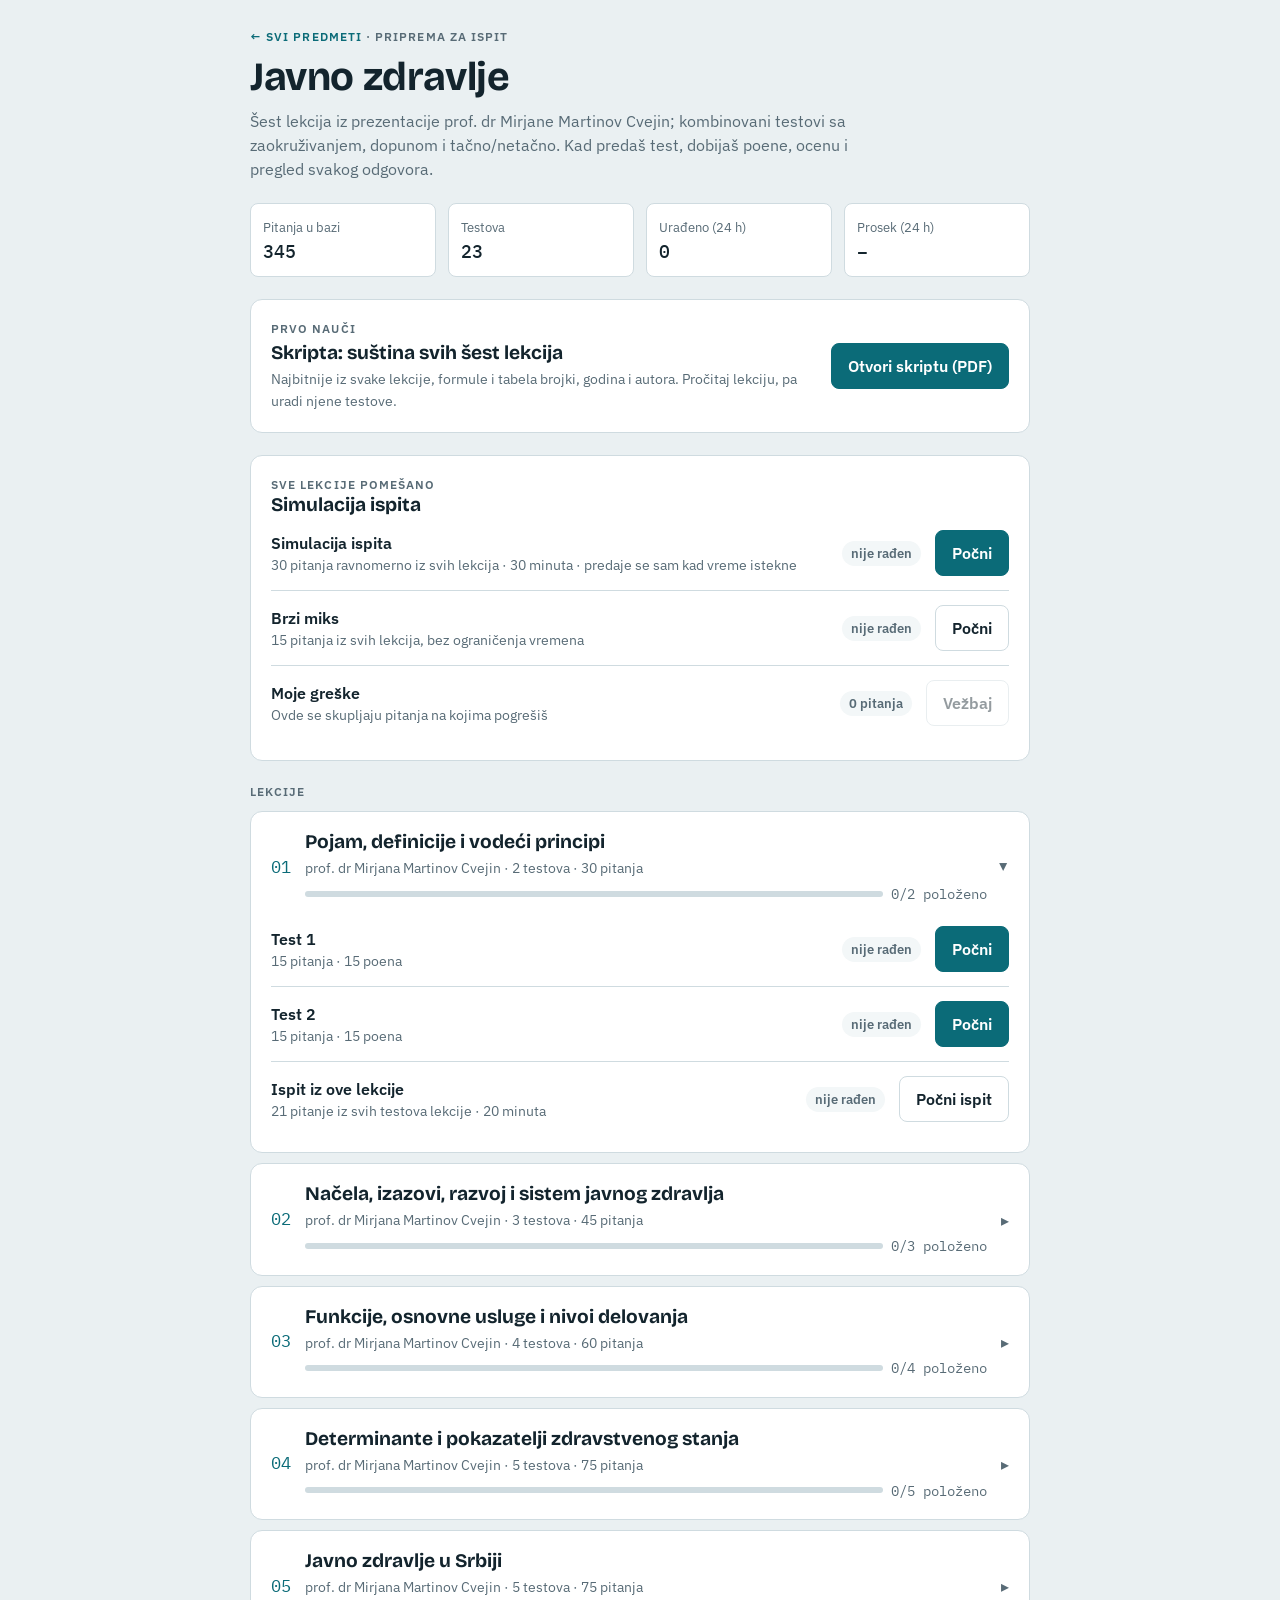
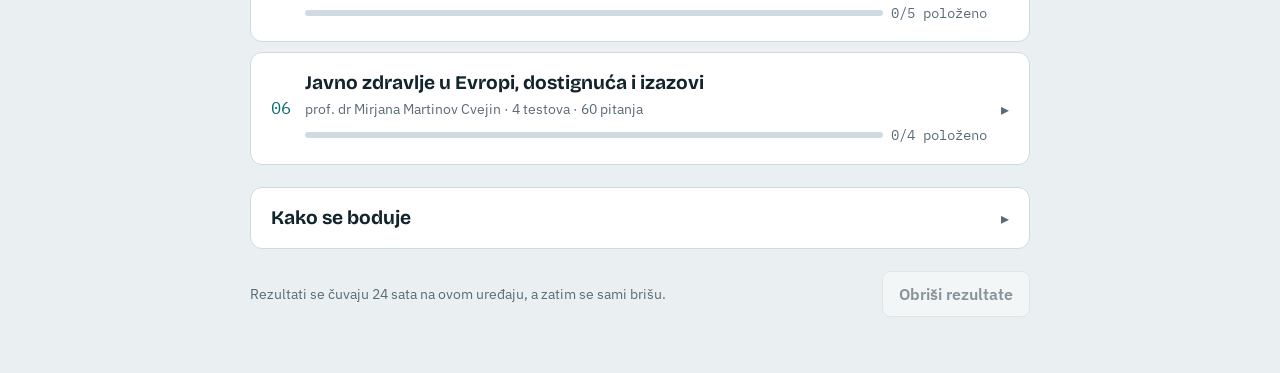
==== commit 7cd2fa06: "Organizacija zdravstvene delatnosti položena (10), puni nazivi" ====
--- a/javno-zdravlje/index.html
+++ b/javno-zdravlje/index.html
@@ -4,7 +4,7 @@
 <meta charset="utf-8">
 <meta name="viewport" content="width=device-width, initial-scale=1">
 <meta name="description" content="Interaktivni testovi i skripta za pripremu ispita iz javnog zdravlja: šest lekcija, simulacija ispita na vreme, automatsko bodovanje.">
-<title>Testovi iz javnog zdravlja</title>
+<title>Javno zdravlje · testovi</title>
 <link rel="stylesheet" href="https://fonts.googleapis.com/css2?family=Bricolage+Grotesque:opsz,wght@12..96,600;12..96,700&family=IBM+Plex+Sans:wght@400;500;600&family=IBM+Plex+Mono:wght@500&display=swap">
 <style>
 /* Layout: one narrow exam-sheet column; home = exam block + lessons as collapsible sheets, runner = one question per screen, result = score sheet + full review. */
@@ -627,7 +627,7 @@
       <span class="caret" aria-hidden="true">▸</span></summary>
       <div class="inner tests">${ts.map(t=>rowT(t.id,t.title,t.qs.length+' pitanja · '+t.qs.length+' poena')).join('')}
       ${rowT('lekcija-'+i,'Ispit iz ove lekcije','21 pitanje iz svih testova lekcije · 20 minuta','Počni ispit')}</div></details>`}).join('');
-  return`<header class="stack"><p class="eyebrow"><a class="link" href="../">← Svi predmeti</a> · Priprema za ispit</p><h1>Testovi iz javnog zdravlja</h1>
+  return`<header class="stack"><p class="eyebrow"><a class="link" href="../">← Svi predmeti</a> · Priprema za ispit</p><h1>Javno zdravlje</h1>
     <p class="lead">Šest lekcija iz prezentacije prof. dr Mirjane Martinov Cvejin; kombinovani testovi sa zaokruživanjem, dopunom i tačno/netačno. Kad predaš test, dobijaš poene, ocenu i pregled svakog odgovora.</p></header>
   <div class="stats"><div class="stat"><small>Pitanja u bazi</small><b>${POOL.length}</b></div><div class="stat"><small>Testova</small><b>${TESTS.length}</b></div>
     <div class="stat"><small>Urađeno (24 h)</small><b>${recs.length}</b></div><div class="stat"><small>Prosek (24 h)</small><b>${avg===null?'–':avg+'%'}</b></div></div>
@@ -678,7 +678,7 @@
   <div class="dots" aria-label="Pitanja">${S.qs.map((x,k)=>`<button class="dot ${answered(x,S.ans[k])?'done':''} ${S.flag[k]?'flag':''} ${k===i?'cur':''}" data-act="go" data-v="${k}" aria-label="Pitanje ${k+1}${S.flag[k]?', označeno':''}">${k+1}</button>`).join('')}</div>
   ${last?'':'<div class="row"><span class="grow"></span><button class="btn quiet" data-act="end">Predaj test</button></div>'}`;
 }
-const summary=()=>{const p=Math.round(R.pts/R.max*100);return`Testovi iz javnog zdravlja · ${R.title}: ${fmt(R.pts)}/${R.max} (${p}%), ocena ${mark(p)}, vreme ${clock(R.time)}`};
+const summary=()=>{const p=Math.round(R.pts/R.max*100);return`Javno zdravlje · testovi · ${R.title}: ${fmt(R.pts)}/${R.max} (${p}%), ocena ${mark(p)}, vreme ${clock(R.time)}`};
 function result(){
   const p=Math.round(R.pts/R.max*100),m=mark(p),C=2*Math.PI*54,pass=m>5;
   const group=(key,label)=>[...new Set(R.qs.map(key))].map(k=>{const ix=R.qs.map((q,i)=>key(q)===k?i:-1).filter(i=>i>-1);return{name:label(k),n:ix.length,pts:ix.reduce((s,i)=>s+R.res[i].pts,0)}});
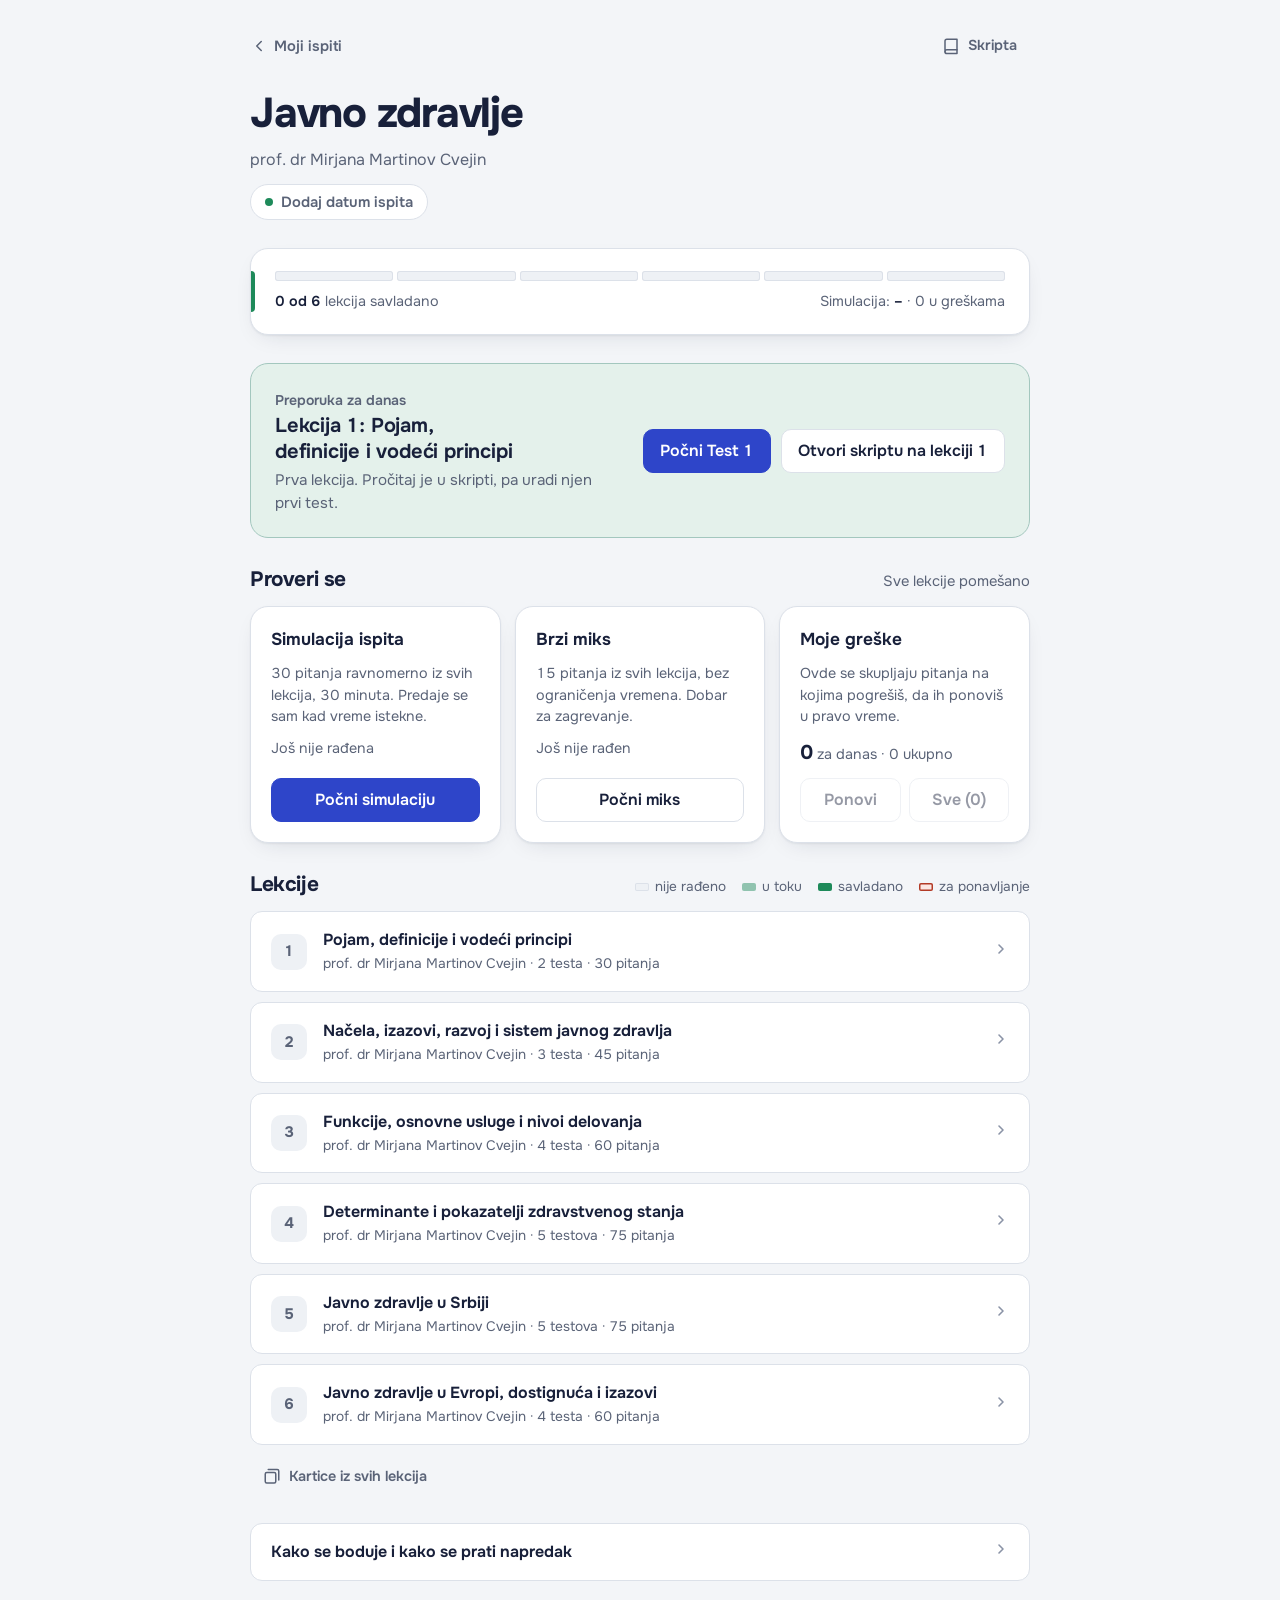
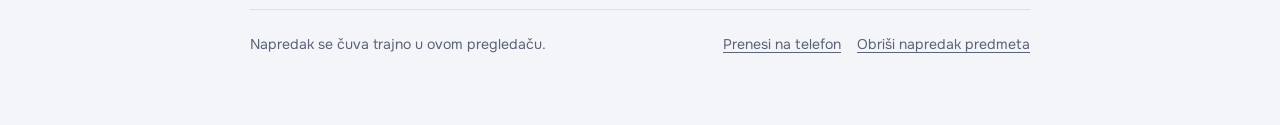
==== commit ae27fcc2: "Novi dizajn, trajni napredak, skripte za čitanje, kartice, ponavljanje grešaka" ====
--- a/javno-zdravlje/index.html
+++ b/javno-zdravlje/index.html
@@ -1,768 +1,27 @@
 <!DOCTYPE html>
-<html lang="sr">
+<html lang="sr" data-s="jz">
 <head>
 <meta charset="utf-8">
-<meta name="viewport" content="width=device-width, initial-scale=1">
-<meta name="description" content="Interaktivni testovi i skripta za pripremu ispita iz javnog zdravlja: šest lekcija, simulacija ispita na vreme, automatsko bodovanje.">
-<title>Javno zdravlje · testovi</title>
-<link rel="stylesheet" href="https://fonts.googleapis.com/css2?family=Bricolage+Grotesque:opsz,wght@12..96,600;12..96,700&family=IBM+Plex+Sans:wght@400;500;600&family=IBM+Plex+Mono:wght@500&display=swap">
-<style>
-/* Layout: one narrow exam-sheet column; home = exam block + lessons as collapsible sheets, runner = one question per screen, result = score sheet + full review. */
-:root{
-  --bg:#eaf0f2; --surface:#ffffff; --sunk:#f3f7f8; --ink:#13242d; --muted:#586b76; --line:#cfdbe0;
-  --accent:#0b6b78; --accent-ink:#ffffff; --accent-soft:#d9eef1;
-  --good:#1b7646; --good-bg:#def3e6; --bad:#b2362b; --bad-bg:#fbe3e0; --warn:#8a5a00; --warn-bg:#fbefd2; --veil:rgba(8,16,20,.55);
-  --display:"Bricolage Grotesque","IBM Plex Sans",system-ui,sans-serif;
-  --body:"IBM Plex Sans",system-ui,-apple-system,"Segoe UI",sans-serif;
-  --mono:"IBM Plex Mono",ui-monospace,Menlo,monospace;
-}
-@media (prefers-color-scheme: dark){:root:not([data-theme="light"]){
-  --bg:#0e171b; --surface:#17232a; --sunk:#121c21; --ink:#e5eef1; --muted:#93a6b0; --line:#2b3c45;
-  --accent:#55c4d0; --accent-ink:#06262b; --accent-soft:#143840;
-  --good:#63d193; --good-bg:#143524; --bad:#f28b80; --bad-bg:#3e1d1a; --warn:#f0c268; --warn-bg:#3a2e12; --veil:rgba(0,0,0,.65);
-  color-scheme:dark}}
-:root[data-theme="dark"]{
-  --bg:#0e171b; --surface:#17232a; --sunk:#121c21; --ink:#e5eef1; --muted:#93a6b0; --line:#2b3c45;
-  --accent:#55c4d0; --accent-ink:#06262b; --accent-soft:#143840;
-  --good:#63d193; --good-bg:#143524; --bad:#f28b80; --bad-bg:#3e1d1a; --warn:#f0c268; --warn-bg:#3a2e12; --veil:rgba(0,0,0,.65);
-  color-scheme:dark}
-*{box-sizing:border-box}
-html{-webkit-text-size-adjust:100%}
-[hidden]{display:none!important}
-img{max-width:100%}
-body{margin:0;background:var(--bg);color:var(--ink);font-family:var(--body);font-size:16px;line-height:1.5;padding-inline:16px;padding-block:28px 56px}
-#app{max-width:780px;margin:0 auto;display:flex;flex-direction:column;gap:22px}
-h1,h2,h3,p,ul{margin:0}
-h1{font-family:var(--display);font-size:clamp(1.8rem,5vw,2.5rem);line-height:1.08;text-wrap:balance;letter-spacing:-.01em}
-h2{font-family:var(--display);font-size:1.2rem;line-height:1.2;text-wrap:balance}
-.eyebrow{font-size:.74rem;letter-spacing:.09em;text-transform:uppercase;color:var(--muted);font-weight:600}
-.lead{color:var(--muted);max-width:62ch}
-.muted{color:var(--muted)} .small{font-size:.9rem}
-.mono{font-family:var(--mono);font-variant-numeric:tabular-nums}
-.stack{display:flex;flex-direction:column;gap:10px}
-.row{display:flex;flex-wrap:wrap;gap:10px;align-items:center}
-.grow{flex:1 1 0;min-width:0}
-button{font:inherit;color:inherit;cursor:pointer}
-button:focus-visible,input:focus-visible,summary:focus-visible{outline:2px solid var(--accent);outline-offset:2px}
-.btn{border:1px solid var(--line);background:var(--surface);border-radius:8px;padding:10px 16px;font-weight:600}
-a.btn{display:inline-block;text-decoration:none;color:var(--ink)}
-a.btn.primary{color:var(--accent-ink)}
-a:focus-visible{outline:2px solid var(--accent);outline-offset:2px}
-.link{color:var(--accent);font-weight:600;text-decoration:none}
-.link:hover{text-decoration:underline}
-.btn:hover:not(:disabled){border-color:var(--accent)}
-.btn.primary{background:var(--accent);color:var(--accent-ink);border-color:var(--accent)}
-.btn.quiet{background:transparent}
-.btn.danger{background:var(--bad);border-color:var(--bad);color:var(--surface)}
-.btn.on{background:var(--warn-bg);border-color:var(--warn);color:var(--warn)}
-.btn:disabled{opacity:.45;cursor:default}
-.seg{display:inline-flex;border:1px solid var(--line);border-radius:8px;overflow:hidden;background:var(--surface)}
-.seg button{border:0;background:transparent;padding:8px 14px;font-weight:600;color:var(--muted)}
-.seg button[aria-pressed="true"]{background:var(--accent);color:var(--accent-ink)}
-.sheet{background:var(--surface);border:1px solid var(--line);border-radius:12px;padding:20px}
-.stats{display:grid;grid-template-columns:repeat(auto-fit,minmax(130px,1fr));gap:12px}
-.stat{background:var(--sunk);border-radius:8px;padding:10px 12px}
-.sheet .stat{background:var(--sunk)} #app>.stats .stat{background:var(--surface);border:1px solid var(--line)}
-.stat b{display:block;font-family:var(--mono);font-size:1.15rem;font-weight:500}
-.stat small{color:var(--muted)}
-.tests{display:flex;flex-direction:column}
-.test{display:flex;flex-wrap:wrap;gap:8px 14px;align-items:center;padding:14px 0;border-top:1px solid var(--line)}
-.test:first-of-type{border-top:0;padding-top:4px}
-.test h3{font-size:1.02rem;font-weight:600}
-.test .meta{color:var(--muted);font-size:.88rem}
-.chip{font-size:.8rem;font-weight:600;padding:3px 9px;border-radius:999px;background:var(--sunk);color:var(--muted);white-space:nowrap;max-width:100%;overflow:hidden;text-overflow:ellipsis}
-.chip.good{background:var(--good-bg);color:var(--good)} .chip.bad{background:var(--bad-bg);color:var(--bad)} .chip.warn{background:var(--warn-bg);color:var(--warn)}
-details.sheet{padding:0}
-details.sheet>summary{list-style:none;cursor:pointer;padding:18px 20px;display:flex;gap:14px;align-items:center;border-radius:12px}
-details.sheet>summary::-webkit-details-marker{display:none}
-details.sheet>summary .num{font-family:var(--mono);color:var(--accent);font-size:1.05rem;flex:none}
-details.sheet>summary .caret{flex:none;color:var(--muted);transition:transform .2s}
-details.sheet[open]>summary .caret{transform:rotate(90deg)}
-details.sheet>.inner{padding:0 20px 16px}
-.bar{height:6px;background:var(--line);border-radius:3px;overflow:hidden}
-.bar i{display:block;height:100%;background:var(--accent);transition:width .25s}
-.help li{margin-bottom:6px;max-width:66ch}
-.help ul{padding-left:20px}
-/* runner */
-.q{font-size:1.18rem;font-weight:500;line-height:1.45;text-wrap:pretty}
-.opts{display:flex;flex-direction:column;gap:8px}
-.opt{display:flex;gap:12px;align-items:flex-start;text-align:left;border:1px solid var(--line);background:var(--surface);border-radius:8px;padding:12px 14px;width:100%}
-.opt b{font-family:var(--mono);font-weight:500;color:var(--muted);flex:none}
-.opt:hover{border-color:var(--accent)}
-.opt.sel{border-color:var(--accent);background:var(--accent-soft)}
-.tf{display:grid;grid-template-columns:1fr 1fr;gap:10px}
-.tf .opt{justify-content:center;font-weight:600}
-.blank{font:inherit;color:inherit;background:var(--sunk);border:0;border-bottom:2px solid var(--accent);border-radius:4px 4px 0 0;padding:2px 8px;width:11.5em;max-width:100%;margin:3px 2px}
-.fb{border-radius:8px;padding:12px 14px;font-size:.95rem}
-.fb.warn{background:var(--warn-bg);color:var(--warn)} .fb.bad{background:var(--bad-bg);color:var(--bad)}
-.fb span{color:var(--ink)}
-.dots{display:grid;grid-template-columns:repeat(auto-fill,minmax(36px,1fr));gap:6px}
-.dot{border:1px solid var(--line);background:var(--surface);border-radius:6px;padding:6px 0;font-family:var(--mono);font-size:.82rem;text-align:center}
-.dot.done{background:var(--accent-soft);border-color:var(--accent-soft)}
-.dot.flag{border-color:var(--warn);box-shadow:inset 0 -3px 0 var(--warn)}
-.dot.cur{border-color:var(--accent);box-shadow:inset 0 0 0 1px var(--accent)}
-.dot.ok{background:var(--good-bg);border-color:var(--good-bg);color:var(--good)} .dot.no{background:var(--bad-bg);border-color:var(--bad-bg);color:var(--bad)} .dot.half{background:var(--warn-bg);border-color:var(--warn-bg);color:var(--warn)}
-.clock.low{color:var(--bad)}
-/* result */
-.score{display:flex;flex-wrap:wrap;gap:20px 28px;align-items:center}
-.ring{width:132px;height:132px;flex:none}
-.big{font-family:var(--display);font-size:2.6rem;line-height:1}
-.rev{border-top:1px solid var(--line);padding:14px 0;display:flex;flex-direction:column;gap:6px}
-.rev:first-of-type{border-top:0}
-.rev .ans{font-size:.94rem;color:var(--muted)}
-.rev .ans strong{color:var(--ink);font-weight:600}
-.copybox{font-family:var(--mono);font-size:.85rem;background:var(--sunk);border-radius:8px;padding:10px 12px;user-select:all;overflow-wrap:anywhere}
-.veil{position:fixed;inset:0;background:var(--veil);display:flex;align-items:center;justify-content:center;padding:16px;z-index:10}
-.modal{background:var(--surface);color:var(--ink);border:1px solid var(--line);border-radius:12px;padding:22px;max-width:420px;width:100%;display:flex;flex-direction:column;gap:14px}
-@media (prefers-reduced-motion:reduce){.bar i,details.sheet>summary .caret{transition:none}}
-</style>
+<meta name="viewport" content="width=device-width, initial-scale=1, viewport-fit=cover">
+<title>Javno zdravlje · Moji ispiti</title>
+<meta name="description" content="Interaktivni testovi i skripta za pripremu ispita iz javnog zdravlja.">
+<meta name="theme-color" content="#F3F5F8" media="(prefers-color-scheme: light)">
+<meta name="theme-color" content="#0F1422" media="(prefers-color-scheme: dark)">
+<link rel="manifest" href="../manifest.webmanifest">
+<link rel="icon" href="../assets/icons/icon.svg" type="image/svg+xml">
+<link rel="apple-touch-icon" href="../assets/icons/apple-touch-icon.png">
+<meta name="apple-mobile-web-app-title" content="Moji ispiti">
+<link rel="preload" href="../assets/fonts/onest-latin.woff2" as="font" type="font/woff2" crossorigin>
+<link rel="preload" href="../assets/fonts/onest-latin-ext.woff2" as="font" type="font/woff2" crossorigin>
+<link rel="stylesheet" href="../assets/ui.css?v=aeb8326c9f">
+<script src="../assets/core.js?v=aeb8326c9f"></script>
 </head>
 <body>
-
-<div id="app"></div>
-
-<script>
-/* ============================================================
-   BAZA TESTOVA — novi test se dodaje kao novi objekat u ovaj niz.
-   Tipovi pitanja:
-   mc   → {t:'mc', q:'tekst', o:['a','b','c','d'], a:indeks tačnog (0=prvi), e:'objašnjenje'}
-   fill → {t:'fill', q:'tekst sa ___ za svaku prazninu', a:[['prihvaćen odgovor','varijanta'], ...], unordered:true ako redosled nije bitan}
-   tf   → {t:'tf', q:'tvrdnja', a:true/false, e:'objašnjenje'}
-   Redosled lekcija na početnoj strani određuje niz ORDER.
-   ============================================================ */
-const A='prof. dr Mirjana Martinov Cvejin';
-const L1='Pojam, definicije i vodeći principi';
-const L2='Načela, izazovi, razvoj i sistem javnog zdravlja';
-const L3='Funkcije, osnovne usluge i nivoi delovanja';
-const L4='Determinante i pokazatelji zdravstvenog stanja';
-const L5='Javno zdravlje u Srbiji';
-const L6='Javno zdravlje u Evropi, dostignuća i izazovi';
-const TESTS=[
-{id:'jz1-1',lesson:L1,author:A,title:'Test 1',qs:[
- {t:'mc',q:'Pojam „public health” pojavljuje se:',o:['sredinom 19. veka u SAD','sredinom 19. veka u Engleskoj','početkom 20. veka u SAD','1946. godine u Ženevi'],a:0},
- {t:'mc',q:'Definiciju „nauka i umetnost preveniranja bolesti, produženja života i unapređenja fizičkog zdravlja kroz organizovane napore zajednice” dao je:',o:['Winslow, 1920','Acheson, 1988','IOM, 1988','SZO, 1946'],a:0},
- {t:'mc',q:'Prema IOM (1988), javno zdravlje je:',o:['ono što mi, kao društvo, zajedno činimo da bismo obezbedili uslove da ljudi budu zdravi','lečenje bolesti u bolnicama','skup propisa o zdravstvenom osiguranju','briga pojedinca o sopstvenom zdravlju'],a:0},
- {t:'mc',q:'Koji od navedenih NIJE vodeći princip javnog zdravlja?',o:['jednakost i solidarnost','održivost','učestvovanje','centralizacija'],a:3,e:'Pet principa: jednakost i solidarnost, održivost, efikasnost, učestvovanje, pravda i mir.'},
- {t:'mc',q:'Princip održivosti znači:',o:['razvoj kojim se garantuje da trenutna upotreba resursa ne ugrožava zdravlje budućih generacija','jednake usluge za jednake potrebe','maksimalne rezultate uz minimalna ulaganja','učestvovanje građana u odlučivanju'],a:0},
- {t:'fill',q:'Javno zdravlje je zdravlje svakog pojedinca, a javno ___ daje institucionalni ___ za postizanje tog ideala.',a:[['zdravstvo'],['okvir']]},
- {t:'fill',q:'Acheson (1988) i SZO (1999): javno zdravlje je nauka i ___ sprečavanja bolesti, unapređenja zdravlja i produženja života putem organizovanih mera ___.',a:[['veština','vestina'],['društva','drustva']]},
- {t:'fill',q:'Jednakost i solidarnost uključuje pravičnost u pružanju usluga: jednake usluge za jednake ___.',a:[['potrebe']]},
- {t:'fill',q:'Princip pravde i mira ilustrovan je radioaktivnim zračenjem posle kvara u nuklearnoj elektrani u ___ 1986. godine.',a:[['Černobilu','Černobil','Cernobilu']]},
- {t:'fill',q:'Efikasnost podrazumeva postizanje maksimalnih rezultata uz ___ ulaganja.',a:[['minimalna','minimalno']]},
- {t:'tf',q:'„Zdravlje” i „zdravstvo” imaju isto značenje.',a:false,e:'Nemaju isto značenje, ali razvijenost zdravstvene zaštite u osnovi podrazumeva i pojam zdravlja.'},
- {t:'tf',q:'Nekada se smatralo da je svaki čovek sam odgovoran za svoje zdravlje, a da država s tim nema veze.',a:true},
- {t:'tf',q:'Obaveza zdravstvenih radnika je da ljude podučavaju šta je javno zdravlje.',a:true},
- {t:'tf',q:'Nuklearna kriza u Japanu 2011. godine vezana je za elektranu u Černobilu.',a:false,e:'Japan 2011: reaktor Fukušima; Černobilj je 1986. godine.'},
- {t:'tf',q:'Prema savremenom shvatanju, za zdravlje je odgovoran isključivo pojedinac.',a:false,e:'Značajnu ulogu u zdravlju ima i država.'}
-]},
-{id:'jz1-2',lesson:L1,author:A,title:'Test 2',qs:[
- {t:'mc',q:'Šta NIJE deo Winslowljeve definicije (organizovani napori zajednice)?',o:['sanacija okoline','kontrola infekcija u zajednici','edukacija o principima lične higijene','privatizacija bolnica'],a:3},
- {t:'mc',q:'Kao nauka, javno zdravlje istražuje:',o:['uzroke, pojavu, incidenciju, prevalenciju i posledice bolesti u populaciji','samo genetiku pojedinca','isključivo rad bolnica','samo lekove i njihovu cenu'],a:0},
- {t:'mc',q:'Princip učestvovanja znači:',o:['ravnopravno učestvovanje svih članova grupe ili zajednice u odlučivanju i aktivnostima','učešće pacijenta u troškovima lečenja','učešće države u finansiranju bolnica','učešće lekara u istraživanjima'],a:0},
- {t:'mc',q:'Princip efikasnosti definisan je kao:',o:['raspodela resursa da se postigne kombinacija ciljeva koja je društveno najpoželjnija u odnosu na dostupne resurse','jednaka raspodela novca svim ustanovama','solidarnost sa ranjivim grupama','očuvanje resursa za buduće generacije'],a:0},
- {t:'mc',q:'Koja definicija javnog zdravlja je na slajdu povezana sa odgovornošću države za zdravlje građana?',o:['Acheson (1988) i SZO (1999): nauka i veština sprečavanja bolesti putem organizovanih mera društva','IOM (1988)','definicija zdravlja iz Ustava SZO','Winslow (1920)'],a:0},
- {t:'fill',q:'Jednakost i solidarnost obuhvata i solidarnost sa ___ populacionim grupama.',a:[['ranjivim','ranjive']]},
- {t:'fill',q:'Sa napretkom nauke razvila se svest o međuzavisnosti zdravlja i ___ prilika.',a:[['ekonomskih','ekonomskim','ekonomske']]},
- {t:'fill',q:'Pojam public health se, pored „javno zdravlje”, često prevodi i kao javno ___.',a:[['zdravstvo']]},
- {t:'fill',q:'Winslow: razvoj ___ mehanizama koji će svakom pojedincu obezbediti standard života za očuvanje zdravlja.',a:[['socijalnih','socijalni']]},
- {t:'fill',q:'Pojam public health neki prevode i kao ___ zdravlje, a termin „javno zdravstvo” koristi se npr. u ___.',a:[['narodno'],['Hrvatskoj','Hrvatska']]},
- {t:'tf',q:'Efikasnost podrazumeva optimalnu upotrebu resursa tako da nema gubitka resursa.',a:true},
- {t:'tf',q:'Učestvovanje obuhvata i učestvovanje zaposlenih u odlučivanju o poslovima organizacije.',a:true},
- {t:'tf',q:'Winslow je svoju definiciju javnog zdravlja dao 1988. godine.',a:false,e:'Winslow je definiciju dao 1920. godine; 1988. su definicije Achesona i IOM.'},
- {t:'tf',q:'Prema predavanju, u Srbiji postoji mnogo građanske inicijative za učešće u odlukama o zdravlju stanovništva.',a:false,e:'Na predavanju je naglašeno da u Srbiji, nažalost, nema mnogo građanske inicijative.'},
- {t:'tf',q:'Mnogi ljudi, pa i neki političari, ne znaju tačno šta je javno zdravlje.',a:true}
-]},
-{id:'jz2-1',lesson:L2,author:A,title:'Test 1',qs:[
- {t:'mc',q:'Koliko ima načela javnog zdravlja?',o:['pet','šest','sedam','deset'],a:2},
- {t:'mc',q:'Koji od navedenih NIJE globalni izazov današnjice?',o:['globalno zagrevanje','globalne podele','globalna bezbednost','globalna digitalizacija'],a:3,e:'Četiri izazova: globalno zagrevanje, globalne podele, globalna bezbednost, globalno zdravlje.'},
- {t:'mc',q:'Terapijska faza razvoja javnog zdravlja:',o:['počela je četrdesetih godina XX veka otkrićem sulfonamida i insulina','počela je sredinom 19. veka','obeležena je otkrićem vakcina','traje od druge polovine XX veka'],a:0},
- {t:'mc',q:'Novo javno zdravlje traje:',o:['od druge polovine XX veka do danas','od početka XX veka','od četrdesetih godina XX veka','od 2000. godine'],a:0},
- {t:'mc',q:'Žiža javnozdravstvene intervencije je:',o:['prevencija, a ne lečenje','lečenje, a ne prevencija','rehabilitacija','bolnička zaštita'],a:0},
- {t:'fill',q:'Individualističku fazu obeležio je razvoj mikrobiologije, ___ i otkrivanje vakcina.',a:[['imunologije','imunologija']]},
- {t:'fill',q:'Javno zdravlje se bavi preventivnim, a ne ___ aspektom zdravstvene zaštite.',a:[['kurativnim','kurativni']]},
- {t:'fill',q:'Javno zdravlje se bavi zdravstvenim pitanjima na nivou ___, a ne pojedinca.',a:[['zajednice','zajednica']]},
- {t:'fill',q:'Ustav SZO iz ___ godine definiše zdravlje kao stanje potpunog fizičkog, psihičkog i socijalnog blagostanja.',a:[['1946']]},
- {t:'fill',q:'Primer specifične prevencije je ___ protiv zaraznih bolesti.',a:[['vakcinacija','vakcinacije']]},
- {t:'tf',q:'Staro javno zdravlje rešava infektivne, toksične i traumatske uzroke smrti.',a:true},
- {t:'tf',q:'U terapijskoj fazi državna sredstva su se dominantno usmeravala ka preventivi.',a:false,e:'Usmeravala su se ka bolnicama i kurativnoj zaštiti.'},
- {t:'tf',q:'Pranje ruku i upotreba kondoma su jednostavne javnozdravstvene mere.',a:true},
- {t:'tf',q:'Starenje stanovništva nije navedeno kao izazov javnog zdravlja u Srbiji.',a:false,e:'Starenje stanovništva je jedan od šest sadašnjih izazova u Srbiji.'},
- {t:'tf',q:'Sistem javnog zdravlja čine samo zdravstvene ustanove.',a:false,e:'Čini ga široka mreža: policija, NVO, crkva, škole, mediji, poslodavci, Crveni krst i drugi (IOM, 2003).'}
-]},
-{id:'jz2-2',lesson:L2,author:A,title:'Test 2',qs:[
- {t:'mc',q:'Da novo javno zdravlje sintetizuje tradicionalni pristup sa menadžmentom službi i akcijama u zajednici, navode:',o:['Tulchinsky i Varavikova (2000)','Winslow (1920)','Acheson (1988)','Dahlgren i Whitehead (1991)'],a:0},
- {t:'mc',q:'Novo javno zdravlje uslovila su pre svega saznanja o:',o:['ograničenim efektima kurativne medicine i skupih tehnologija','uspehu bolničkog lečenja','otkriću vakcina','padu troškova zdravstva'],a:0},
- {t:'mc',q:'Koje od navedenih NIJE načelo javnog zdravlja?',o:['promocija zdravlja','radna okolina i zdravlje stanovništva','integrisani informacioni sistem javnog zdravlja','privatizacija zdravstvenih ustanova'],a:3},
- {t:'mc',q:'Zdravlje je povezano sa:',o:['ekonomskim razvojem, demokratijom i ljudskim vrednostima i efikasnošću zdravstvenog sistema','samo brojem bolnica','samo genetikom','samo brojem lekara'],a:0},
- {t:'mc',q:'Mrežu učesnika sistema javnog zdravlja (policija, crkva, mediji, škole, poslodavci...) prikazao je:',o:['IOM, 2003','CDC, 1999','SZO, 1946','Winslow, 1920'],a:0},
- {t:'fill',q:'Etape razvoja: poboljšanje higijenskih i sanitarnih uslova, individualna zdravstvena zaštita (___), terapijski postupci i novo javno zdravlje.',a:[['imunizacija','imunizacije']]},
- {t:'fill',q:'Globalne podele odnose se na siromaštvo i ___.',a:[['glad']]},
- {t:'fill',q:'U središtu sheme sistema javnog zdravlja je obezbeđivanje ___ za zdravlje stanovništva.',a:[['uslova','uslove']]},
- {t:'fill',q:'Globalna bezbednost odnosi se na građanske ratove i ___.',a:[['terorizam']]},
- {t:'fill',q:'Novo javno zdravlje bavi se i pravičnim korišćenjem zdravstvenih ___.',a:[['usluga','usluge']]},
- {t:'tf',q:'Mnoge bolesti mogu se sprečiti jednostavnim, nemedicinskim merama.',a:true},
- {t:'tf',q:'Javno zdravlje u elementarnim i drugim većim nepogodama i vanrednim prilikama je jedno od načela.',a:true},
- {t:'tf',q:'Individualistička faza počela je četrdesetih godina XX veka.',a:false,e:'Individualistička faza je s početka XX veka; četrdesete su terapijska faza.'},
- {t:'tf',q:'Mediji nisu učesnici u shemi sistema javnog zdravlja.',a:false,e:'Učesnici: zajednica, sistem zdravstvene zaštite, državna infrastruktura, zaposleni i poslodavci, akademska javnost, mediji.'},
- {t:'tf',q:'Ranjive populacione grupe su jedan od sadašnjih izazova u Srbiji.',a:true}
-]},
-{id:'jz2-3',lesson:L2,author:A,title:'Test 3',qs:[
- {t:'mc',q:'Šta od navedenog NIJE sadašnji izazov javnog zdravlja u Srbiji?',o:['preventabilne bolesti','faktori rizika','zdravlje na radnom mestu','višak lekara'],a:3},
- {t:'mc',q:'Staro javno zdravlje bavi se:',o:['rizičnim faktorima za zdravlje, bezbednom hranom, vazduhom i vodom','menadžmentom zdravstvenih službi','javnozdravstvenom politikom','pravičnim korišćenjem usluga'],a:0},
- {t:'mc',q:'Globalno zagrevanje kao izazov dovodi do:',o:['poplava i širenja pustinja','siromaštva i gladi','građanskih ratova','terorizma'],a:0},
- {t:'mc',q:'Prevencija kao žiža javnog zdravlja ostvaruje se kroz:',o:['nadzor nad obolelima i promociju zdravog životnog ponašanja','izgradnju novih bolnica','nabavku skupih tehnologija','povećanje broja specijalista'],a:0},
- {t:'mc',q:'Prema Ncayiyana i saradnicima (1995), novo javno zdravlje se, pored klasičnih oblasti, bavi:',o:['ekologijom, javnozdravstvenom politikom i vezom zdravlja sa socijalnim i ekonomskim razvojem','isključivo zaraznim bolestima','samo bolničkim lečenjem','samo bezbednošću hrane'],a:0},
- {t:'fill',q:'Četvrti globalni izazov je globalno zdravlje: ljudska ___ za sve.',a:[['prava','pravo']]},
- {t:'fill',q:'Integrisani informacioni sistem služi za praćenje, procenu i analizu zdravstvenog stanja i izveštavanje nadležnih organa i ___.',a:[['javnosti','javnost']]},
- {t:'fill',q:'Jedno od načela je zdravstveni menadžment, ___ i efikasnost zdravstvenog sistema.',a:[['kvalitet']]},
- {t:'fill',q:'Novo javno zdravlje uslovio je i porast socio-ekonomskih ___ i zdravstvenih rizika.',a:[['nejednakosti','nejednakost']]},
- {t:'fill',q:'Definicija zdravlja SZO: „... a ne samo odsutnost bolesti ili ___.”',a:[['onesposobljenosti','onesposobljenost','invalidnosti']]},
- {t:'tf',q:'Terapijska faza započela je otkrićem novih lekova, pre svega antibiotika, ali i insulina.',a:true},
- {t:'tf',q:'Distribucija sterilnih špriceva i igala je javnozdravstvena mera.',a:true},
- {t:'tf',q:'Koncept javnog zdravlja bio je važan za razvoj socijalno-medicinske misli.',a:true},
- {t:'tf',q:'Socijalne i ekonomske determinante zdravlja nisu izazov u Srbiji.',a:false,e:'Navedene su kao jedan od šest sadašnjih izazova u Srbiji.'},
- {t:'tf',q:'Prema predavanju, radno aktivno stanovništvo ne spada u ranjive (vulnerabilne) grupe.',a:false,e:'Ranjive grupe: deca, žene, stari, invalidi i radno aktivno stanovništvo.'}
-]},
-{id:'jz3-1',lesson:L3,author:A,title:'Test 1',qs:[
- {t:'mc',q:'Neke afričke države izdvajaju za zdravstvo godišnje jedva:',o:['10 dolara po stanovniku','100 dolara po stanovniku','1.000 dolara po stanovniku','4.500 dolara po stanovniku'],a:1},
- {t:'mc',q:'SAD izdvaja za zdravstvo približno:',o:['1.000 dolara po stanovniku','2.500 dolara po stanovniku','4.500 dolara po stanovniku','10.000 dolara po stanovniku'],a:2},
- {t:'mc',q:'Javnozdravstvene funkcije izvršavaju glavni zadatak javnog zdravlja, a to je:',o:['unapređenje zdravlja populacije','lečenje hroničnih bolesti','smanjenje broja lekara','izgradnja bolnica'],a:0},
- {t:'mc',q:'Funkcija procene obuhvata:',o:['procenu i praćenje zdravlja zajednice i ugroženih grupa radi identifikacije problema i prioriteta','formulisanje javne politike','osiguranje pristupa zaštiti','učestvovanje građana u odlučivanju'],a:0},
- {t:'mc',q:'Listu od deset osnovnih usluga javnog zdravlja dao je:',o:['CDC','IOM','SZO','ECDC'],a:0},
- {t:'fill',q:'Odnos izdvajanja za zdravstvo između nekih afričkih država i SAD je 1 : ___.',a:[['45']]},
- {t:'fill',q:'U zemljama u razvoju najveći deo bolesti i smrtnosti povezan je sa ___.',a:[['siromaštvom','siromaštvo']]},
- {t:'fill',q:'Zdravstvena potrošnja je najveća u području ___ medicine, posebno u bolničkom lečenju.',a:[['kurativne','kurativna']]},
- {t:'fill',q:'Regionalni nivo delovanja važan je kao „čuvari ___” za bolesti koje se mogu proširiti preko granica.',a:[['ulaza','ulaz']]},
- {t:'fill',q:'Finski program za suzbijanje nezaraznih bolesti zove se ___.',a:[['CINDI']]},
- {t:'tf',q:'Razvoj politike znači formulisanje javne politike u saradnji sa političkim i društvenim liderima.',a:true},
- {t:'tf',q:'Promocija zdravlja je jedna od ključnih javnozdravstvenih intervencija.',a:true},
- {t:'tf',q:'U zemljama u razvoju javnozdravstvena infrastruktura je dobro razvijena.',a:false,e:'U zemljama u razvoju i nerazvijenim javnozdravstvena infrastruktura nije razvijena.'},
- {t:'tf',q:'SZO, CDC i ECDC deluju na lokalnom nivou.',a:false,e:'Oni deluju na internacionalnom i globalnom nivou.'},
- {t:'tf',q:'U Srbiji ima oko 6,9 miliona zdravstveno osiguranih.',a:true}
-]},
-{id:'jz3-2',lesson:L3,author:A,title:'Test 2',qs:[
- {t:'mc',q:'Koja od navedenih NIJE glavna funkcija javnog zdravlja?',o:['procena','razvoj politike','obezbeđivanje (osiguranje)','kažnjavanje'],a:3},
- {t:'mc',q:'Prva od deset osnovnih usluga javnog zdravlja je:',o:['nadgledati zdravstveno stanje radi identifikovanja zdravstvenih problema zajednice','istraživanja radi inovativnih rešenja','primeniti zakone i regulative','obezbediti sposobne profesionalce'],a:0},
- {t:'mc',q:'US Public Health Service upravlja agencijama:',o:['FDA, CDC i NIH','SZO i ECDC','CINDI i IOM','UNICEF i UN'],a:0},
- {t:'mc',q:'Natalitet u većini evropskih zemalja je približno:',o:['8 na 1.000','13 na 1.000','20 na 1.000','30 na 1.000'],a:1},
- {t:'mc',q:'Rastući problemi starijih osoba su:',o:['hronične bolesti, veća potrošnja lekova i potreba za kućnim lečenjem i negom','neželjene trudnoće','zloupotreba droga','nezaposlenost'],a:0},
- {t:'fill',q:'Obezbeđivanje znači osiguranje pristupa odgovarajućoj i ekonomski ___ zdravstvenoj zaštiti.',a:[['isplativoj','isplativa']]},
- {t:'fill',q:'Procena potreba ranjivih grupa je početni i ___ deo javnozdravstvenog delovanja.',a:[['ključni','kljucni']]},
- {t:'fill',q:'Osma osnovna usluga: obezbediti sposobne ___ za zdravstvenu zaštitu populacije i pojedinaca.',a:[['profesionalce','profesionalci']]},
- {t:'fill',q:'ECDC je Evropski centar za ___ i kontrolu bolesti.',a:[['prevenciju','prevencija']]},
- {t:'fill',q:'Troškovi zdravstvene zaštite u većini zemalja EU stalno ___.',a:[['rastu']]},
- {t:'tf',q:'Šesta osnovna usluga je primena zakona i regulativa za zaštitu zdravlja i garantovanje bezbednosti.',a:true},
- {t:'tf',q:'Planiranje i pripravnost za hitna stanja u javnom zdravstvu jedna je od funkcija javnog zdravlja.',a:true},
- {t:'tf',q:'Udeo mladih u Evropi raste.',a:false,e:'Udeo mladih opada, ali raste broj problema sa kojima se suočavaju.'},
- {t:'tf',q:'Natalitet u većini evropskih zemalja znatno je viši od mortaliteta.',a:false,e:'Natalitet (oko 13 na 1.000) jednak je ili niži od mortaliteta; populacija je relativno stabilna.'},
- {t:'tf',q:'Javnozdravstvene funkcije definišu glavne zadatke ili očekivane rezultate održivog razvoja zdravlja.',a:true}
-]},
-{id:'jz3-3',lesson:L3,author:A,title:'Test 3',qs:[
- {t:'mc',q:'Deseta osnovna usluga javnog zdravlja je:',o:['istraživanja radi sticanja daljeg uvida i inovativnih rešenja','nadgledanje zdravstvenog stanja','informisanje i obrazovanje ljudi','povezivanje ljudi sa službama'],a:0},
- {t:'mc',q:'Problemi mladih koji rastu u Evropi su:',o:['nesreće, zloupotreba droga, neželjene trudnoće, posledice nezaposlenosti, samoće i migracija','hronične bolesti i potrošnja lekova','potreba za kućnom negom','starenje'],a:0},
- {t:'mc',q:'Uloga nekih evropskih vlada je:',o:['kontrola troškova, jednakost i pravičnost u raspodeli resursa i razvoj lokalne zaštite','zatvaranje primarne zaštite','ukidanje osiguranja','smanjenje broja lekova'],a:0},
- {t:'mc',q:'Finski National Public Health Institute spada u nivo delovanja:',o:['lokalni','regionalni','nacionalni','globalni'],a:2},
- {t:'mc',q:'U Evropi se stalno preispituje ravnoteža između:',o:['primarne zdravstvene zaštite i bolničke','javnog i privatnog osiguranja','lekova i vakcina','lekara i sestara'],a:0},
- {t:'fill',q:'Četvrta osnovna usluga: pokrenuti ___ u zajednici za identifikaciju i rešavanje zdravstvenih problema.',a:[['partnerstva','partnerstvo']]},
- {t:'fill',q:'Deveta osnovna usluga: evaluacija efikasnosti, pristupačnosti i ___ zdravstvene zaštite.',a:[['kvaliteta','kvalitet']]},
- {t:'fill',q:'Postoje ozbiljni problemi u mobilizaciji ___ u zdravstvu i primeni njihovih preporuka.',a:[['stručnjaka','strucnjaka']]},
- {t:'fill',q:'Stalni porast starijih prati nastavak niske stope ___.',a:[['fertiliteta','fertilitet']]},
- {t:'fill',q:'Populacija obuhvaćena intervencijom može biti mala grupa, npr. porodica ili lokalna ___.',a:[['zajednica']]},
- {t:'tf',q:'Malo je dokaza da se napori usmeravaju ka ostvarenju zdravstvenih ciljeva.',a:true},
- {t:'tf',q:'Javnozdravstvene funkcije su skup aktivnosti za lečenje pojedinačnih pacijenata.',a:false,e:'To su aktivnosti kojima se izvršava glavni zadatak javnog zdravlja: unapređenje zdravlja populacije.'},
- {t:'tf',q:'Intervencije zaštite zdravlja od štetnih faktora u okolini i na mestu rada su funkcija javnog zdravlja.',a:true},
- {t:'tf',q:'Druga osnovna usluga je primeniti zakone i regulative za zaštitu zdravlja.',a:false,e:'To je šesta usluga; druga je dijagnostikovati i istražiti probleme i rizike u zajednici.'},
- {t:'tf',q:'Demografske promene zahtevaće promenu u alokaciji resursa u bliskoj budućnosti.',a:true}
-]},
-{id:'jz3-4',lesson:L3,author:A,title:'Test 4 (sa predavanja)',qs:[
- {t:'mc',q:'Prema predavanju, najskuplji vid lečenja je:',o:['bolničko lečenje','primarna zdravstvena zaštita','kućno lečenje','vakcinacija'],a:0,e:'Zdravstvena potrošnja je najveća u kurativi, posebno u bolničkom lečenju.'},
- {t:'mc',q:'Koliko, prema predavanju, SAD izdvajaju godišnje po stanovniku za zdravstvo?',o:['približno 4.500–5.000 $','oko 100 $','oko 1.000 $','oko 15.000 $'],a:0},
- {t:'mc',q:'Ko je, prema predavanju, imao dominantnu i najvažniju ulogu tokom pandemije COVID-19?',o:['primarna zdravstvena zaštita','tercijarna zaštita','privatni sektor','veterinarska inspekcija'],a:0},
- {t:'mc',q:'Hronične nezarazne bolesti koje se kod starijih javljaju udružene, po nekoliko istovremeno, nazivaju se:',o:['multimorbidnost','komorbiditet zajednice','incidenca','prevalenca'],a:0},
- {t:'mc',q:'Na kom primeru je na predavanju ilustrovana uloga regionalnog nivoa kao „čuvara ulaza”?',o:['pandemija COVID-19','Černobilj 1986','fluorizacija vode','kontrola duvana'],a:0},
- {t:'fill',q:'Odnos izdvajanja za zdravstvo po stanovniku između nekih afričkih zemalja i SAD je, prema predavanju, približno 1:45–___.',a:[['50','pedeset']]},
- {t:'fill',q:'Udruženost više hroničnih nezaraznih bolesti kod iste starije osobe naziva se ___.',a:[['multimorbidnost','multimorbiditet']]},
- {t:'fill',q:'Ulaganjem u prevenciju smanjuje se ukupna zdravstvena potrošnja, koja je najveća u oblasti ___ medicine.',a:[['kurativne','kurativna']]},
- {t:'fill',q:'Regionalni nivoi su važni kao „___ ulaza” za bolesti koje se šire preko granica.',a:[['čuvari','cuvari','čuvar']]},
- {t:'fill',q:'U pandemiji COVID-19 u nekim zemljama pacijenti su morali da plaćaju korišćenje ___, dok u Srbiji te usluge nisu naplaćivane.',a:[['respiratora','respirator']]},
- {t:'tf',q:'Prema predavanju, u Srbiji su tokom pandemije COVID-19 usluge respiratora naplaćivane pacijentima.',a:false,e:'U Srbiji te usluge nikome nisu naplaćivane, za razliku od nekih zemalja EU.'},
- {t:'tf',q:'Kod starijih osoba multimorbidnost povećava potrošnju lekova i potrebu za kućnim lečenjem i negom.',a:true},
- {t:'tf',q:'Bolnički vid lečenja je najjeftiniji vid lečenja.',a:false,e:'Bolničko lečenje je najskuplji vid lečenja.'},
- {t:'tf',q:'Pandemija COVID-19 je pokazala da primarna zdravstvena zaštita ima dominantnu ulogu u takvim izazovima.',a:true},
- {t:'tf',q:'Prema predavanju, nejednakost u pristupu bolničkom lečenju tokom pandemije bila je jednako izražena u svim zemljama.',a:false,e:'Nije svuda bila ista: u nekim zemljama usluge su se plaćale, a u Srbiji nisu.'}
-]},
-{id:'jz4-1',lesson:L4,author:A,title:'Test 1',qs:[
- {t:'mc',q:'Zrelost stanovništva je:',o:['udeo stanovništva starog 65 i više godina u ukupnom stanovništvu','odnos broja starih 60+ i mladih 0–19','procenat starih 60+','srednja starost u trenutku popisa'],a:0},
- {t:'mc',q:'Stanovništvo sa više od 10% starih 65+ je, prema ekspertima UN:',o:['zrelo','staro','vrlo staro','regresivno'],a:2},
- {t:'mc',q:'Indeks starosti računa se kao:',o:['broj osoba starih 60+ podeljen brojem osoba starih 0–19','broj osoba 65+ podeljen ukupnim stanovništvom','broj umrlih na 1.000 stanovnika','broj rođenih minus broj umrlih'],a:0},
- {t:'mc',q:'Granica indeksa starosti je:',o:['0,100','0,400','0,500','1,000'],a:1},
- {t:'mc',q:'Koeficijent starosti pokazuje:',o:['procenat osoba starih 60+ u ukupnom stanovništvu','procenat osoba starih 65+','broj novoobolelih','prosečne godine u trenutku popisa'],a:0},
- {t:'fill',q:'Prema ekspertima UN, mlado stanovništvo ima do ___% starih 65+.',a:[['4','četiri']]},
- {t:'fill',q:'Starenje stanovništva počinje kada prosečna starost dostigne ___ godina.',a:[['30','trideset']]},
- {t:'fill',q:'Kada udeo osoba 60+ dostigne ___%, smatra se da je stanovništvo počelo da stari.',a:[['12','dvanaest']]},
- {t:'fill',q:'Kod progresivnog tipa po Sundbergu grupa 0–14 godina čini ___%, a grupa 50+ ___%.',a:[['40'],['10']]},
- {t:'fill',q:'Mortalitet u Srbiji je visok, preko ___‰.',a:[['14','četrnaest']]},
- {t:'tf',q:'Prosečna starost se računa kao ponderisana aritmetička sredina.',a:true},
- {t:'tf',q:'Vojvodina ima 6,1% osoba starih 65 i više godina.',a:false,e:'Vojvodina ima 16,1%, a Centralna Srbija 17,6% starih 65+.'},
- {t:'tf',q:'Regresivni tip po Sundbergu ima 40% dece od 0 do 14 godina.',a:false,e:'Regresivni tip: 20/50/30; 40% dece ima progresivni tip.'},
- {t:'tf',q:'Incidenca je ukupan broj obolelih.',a:false,e:'Incidenca je broj novoobolelih; prevalenca je ukupan broj obolelih.'},
- {t:'tf',q:'Prirodni priraštaj je razlika broja rođenih i umrlih.',a:true}
-]},
-{id:'jz4-2',lesson:L4,author:A,title:'Test 2',qs:[
- {t:'mc',q:'Incidenca je:',o:['broj novoobolelih','ukupan broj obolelih','broj umrlih','broj umrlih među obolelima'],a:0},
- {t:'mc',q:'Letalitet se računa kao:',o:['broj umrlih / broj obolelih × 100','broj obolelih / broj stanovnika u riziku × 100','broj umrlih / 1.000 stanovnika','broj rođenih / 1.000 stanovnika'],a:0},
- {t:'mc',q:'Rizik oboljevanja računa se kao:',o:['broj obolelih / broj stanovnika u riziku × 100','broj umrlih / broj obolelih × 100','broj novoobolelih / ukupan broj obolelih','broj umrlih / 1.000 stanovnika'],a:0},
- {t:'mc',q:'Natalitet do 12‰ ocenjuje se kao:',o:['nepovoljan','povoljan','visok','slab'],a:0},
- {t:'mc',q:'Prirodni priraštaj manji od 5‰ ocenjuje se kao:',o:['povoljan','visok','slab','nepovoljan'],a:2},
- {t:'fill',q:'Prevalenca je ___ broj obolelih.',a:[['ukupan','ukupni']]},
- {t:'fill',q:'Natalitet od 12 do 20‰ ocenjuje se kao ___.',a:[['povoljan']]},
- {t:'fill',q:'Natalitet veći od 30‰ je ___ visok.',a:[['vanredno']]},
- {t:'fill',q:'Prirodni priraštaj od 6 do 8‰ ocenjuje se kao ___.',a:[['povoljan']]},
- {t:'fill',q:'Morbiditet se prati kao vanbolnički i ___.',a:[['bolnički','bolnicki']]},
- {t:'tf',q:'Prirodni priraštaj veći od 15‰ je retko visok.',a:true},
- {t:'tf',q:'Natalitet od 20 do 25‰ je vrlo visok.',a:false,e:'20–25‰ je visok; vrlo visok je 25–30‰.'},
- {t:'tf',q:'Prirodni priraštaj od 9 do 12‰ je vrlo visok.',a:false,e:'9–12‰ je visok; vrlo visok je 13–15‰.'},
- {t:'tf',q:'Natalitet je broj živorođene dece na određenoj teritoriji u određenom vremenskom periodu.',a:true},
- {t:'tf',q:'Mortalitet se izražava kao broj umrlih na 100 obolelih.',a:false,e:'Mortalitet je broj umrlih na 1.000 stanovnika; umrli na 100 obolelih je letalitet.'}
-]},
-{id:'jz4-3',lesson:L4,author:A,title:'Test 3',qs:[
- {t:'mc',q:'Model determinanti zdravlja Dahlgrena i Whiteheada potiče iz:',o:['1946. godine','1988. godine','1991. godine','2003. godine'],a:2},
- {t:'mc',q:'Najznačajniji podkorak analize situacije je:',o:['utvrđivanje problema','izbor strategija','evaluacija','prikupljanje novca'],a:0},
- {t:'mc',q:'Šta NIJE navedeno kao izvor podataka o zdravstvenom stanju?',o:['matične knjige','registri bolesti','epidemiološki nadzor','lični utisak lekara'],a:3},
- {t:'mc',q:'Stacionarni tip stanovništva po Sundbergu ima raspodelu (0–14 / 15–49 / 50+):',o:['40 / 50 / 10','33 / 50 / 17','20 / 50 / 30','25 / 50 / 25'],a:1},
- {t:'mc',q:'Srednje očekivano trajanje života pri rođenju u Srbiji je:',o:['65,8 godina','72 godine','74,56 godina','81,6 godina'],a:2},
- {t:'fill',q:'Determinante zdravlja izvan zdravstvenog sistema su životno i radno okruženje, ___ i stil života.',a:[['ishrana']]},
- {t:'fill',q:'Stanje životne sredine prati se kroz vazduh, vodu, hranu i ___.',a:[['buku','buka']]},
- {t:'fill',q:'U Evropi očekivano trajanje života varira od 65,8 godina (___) do 81,6 godina (Island).',a:[['Rusija','Rusije']]},
- {t:'fill',q:'Matične knjige beleže ___ događaje.',a:[['vitalne','vitalni']]},
- {t:'fill',q:'Odrednice zdravlja su genetske, društvene, ___ i ostale.',a:[['ekonomske']]},
- {t:'tf',q:'Analiza situacije daje input za izbor prioriteta i postavljanje ciljeva.',a:true},
- {t:'tf',q:'AIDS i SARS su na slajdu svrstani u zarazne bolesti kao vodeće javnozdravstvene probleme.',a:true},
- {t:'tf',q:'Nenamerne povrede su na slajdu svrstane među zarazne bolesti.',a:false,e:'Nenamerne povrede i mentalni poremećaji su u grupi hroničnih bolesti; AIDS i SARS su zarazne.'},
- {t:'tf',q:'Društveni i ekonomski razvoj i razvoj zdravlja utiču jedan na drugi.',a:true},
- {t:'tf',q:'Centralna Srbija ima manje od 12% osoba starih 60 i više godina.',a:false,e:'Centralna Srbija ima preko 22%, a Vojvodina preko 21% starih 60+.'}
-]},
-{id:'jz4-4',lesson:L4,author:A,title:'Test 4',qs:[
- {t:'mc',q:'Geografsko područje u analizi situacije posmatra se kao:',o:['ruralno-urbano i razvijeno-nerazvijeno','staro-mlado','javno-privatno','primarno-sekundarno'],a:0},
- {t:'mc',q:'Zdravstveni status u analizi situacije obuhvata:',o:['morbiditet, natalitet, mortalitet, onesposobljenost, rizične faktore, znanja i stavove','samo broj bolnica','obrazovanje i dohodak','infrastrukturu i pristupačnost službe'],a:0},
- {t:'mc',q:'Pokazatelji mere vrednost u zdravlju za uloženi novac kroz:',o:['efikasnost, efektivnost i kvalitet pruženih usluga','broj zaposlenih','broj postelja','visinu plata'],a:0},
- {t:'mc',q:'Najduže očekivano trajanje života žena među prikazanim zemljama okruženja ima:',o:['Austrija (82,37)','Slovenija (80,93)','Češka (79,32)','Mađarska (77,23)'],a:0},
- {t:'mc',q:'Natalitet u Vojvodini 2007. godine iznosio je:',o:['22,4‰','13,4‰','11,4‰','9,2‰'],a:3},
- {t:'fill',q:'U centru Dahlgren-Whitehead modela su starost, pol i ___ faktori.',a:[['konstitucionalni','konstitucijski','nasledni']]},
- {t:'fill',q:'Prosečna starost u Srbiji: žene 41,92, a muškarci ___ godina.',a:[['39,53','39.53']]},
- {t:'fill',q:'Jedan od ciljeva analize situacije je komparacija sa ___.',a:[['prošlošću','proslosti']]},
- {t:'fill',q:'Natalitet na Kosovu 1953. godine iznosio je ___‰.',a:[['42,6','42.6']]},
- {t:'fill',q:'Kod ljudskih resursa analiziraju se interesi, motivi, veštine i slabe ___.',a:[['tačke','tacke']]},
- {t:'tf',q:'Očekivano trajanje života u Srbiji je 77 godina za muškarce i 72 za žene.',a:false,e:'Obrnuto: muškarci 72, žene 77 godina.'},
- {t:'tf',q:'U Mađarskoj muškarci imaju kraće očekivano trajanje života nego u Hrvatskoj.',a:true,e:'Mađarska 68,75, Hrvatska 71,9 godina.'},
- {t:'tf',q:'Rutinska zdravstvena statistika prati korišćenje, efikasnost i kvalitet rada zdravstvene službe.',a:true},
- {t:'tf',q:'Natalitet u Vojvodini stalno je rastao od 1953. godine.',a:false,e:'Opao je sa 22,4‰ (1953) na 9,2‰ (2007).'},
- {t:'tf',q:'Kod svih tipova po Sundbergu grupa 15–49 godina čini 50%.',a:true}
-]},
-{id:'jz4-5',lesson:L4,author:A,title:'Test 5 (sa predavanja)',qs:[
- {t:'mc',q:'Prema predavanju, glavni donosioci odluka u zdravstvu su:',o:['Vlada i Ministarstvo zdravlja','domovi zdravlja','pacijenti','mediji'],a:0},
- {t:'mc',q:'Razlika između letaliteta i mortaliteta je u tome što se umrli kod letaliteta stavljaju u odnos sa:',o:['brojem obolelih','brojem stanovnika','brojem živorođenih','brojem lekara'],a:0},
- {t:'mc',q:'Zašto, prema predavanju, ne znamo stvarni morbiditet?',o:['zato što se registruje samo morbiditet onih koji se jave zdravstvenoj službi','zato što se morbiditet ne prati u Srbiji','zato što se računa samo bolnički morbiditet','zato što incidenca nije poznata'],a:0},
- {t:'mc',q:'Vanbolnički morbiditet registruje se u:',o:['primarnoj zdravstvenoj zaštiti','bolnicama bilo kog nivoa','zavodima za statistiku','apotekama'],a:0},
- {t:'mc',q:'Koliki je natalitet u Srbiji prema predavanju?',o:['oko 8–9‰','oko 20‰','oko 13‰','oko 30‰'],a:0,e:'Natalitet u Srbiji je oko 8–9‰ (nepovoljan); oko 13‰ je natalitet u većini evropskih zemalja.'},
- {t:'fill',q:'Prema predavanju, prosečna starost stanovništva Srbije je oko ___ godina.',a:[['42','četrdeset dva','cetrdeset dva']]},
- {t:'fill',q:'Prema predavanju, udeo starih 65+ u Srbiji je oko ___%, pa je stanovništvo vrlo staro.',a:[['18','osamnaest']]},
- {t:'fill',q:'Negativan prirodni priraštaj dovodi do ___ stanovništva.',a:[['depopulacije','depopulacija']]},
- {t:'fill',q:'Istraživanje zdravlja stanovništva Republike Srbije rađeno je do sada ___ puta, npr. ___. godine.',a:[['dva','2'],['2010']]},
- {t:'fill',q:'Očekivano trajanje života u srednjem veku bilo je oko ___ godina, a danas je u mnogim zemljama oko ___.',a:[['40','četrdeset'],['80','osamdeset']]},
- {t:'tf',q:'Registri se vode za sve bolesti, jer su jeftini za održavanje.',a:false,e:'Registri postoje samo za određene bolesti, jer su skupi.'},
- {t:'tf',q:'Očekivano trajanje života je jedan od najboljih pokazatelja zdravstvenog stanja stanovništva.',a:true},
- {t:'tf',q:'Muškarci po pravilu imaju duže očekivano trajanje života od žena.',a:false,e:'Žene po pravilu žive duže (Srbija: M 72, Ž 77).'},
- {t:'tf',q:'Bolnički morbiditet je onaj koji se registruje u bolnicama, bez obzira na nivo zaštite.',a:true},
- {t:'tf',q:'U analizi situacije zdravstveno stanje se poredi sa prethodnim periodom (npr. 5–10 godina) i sa drugim zemljama i EU.',a:true}
-]},
-{id:'jz5-1',lesson:L5,author:A,title:'Test 1',qs:[
- {t:'mc',q:'Udeo stanovništva starijeg od 65 godina u Srbiji je:',o:['10,5%','15,7%','21%','30%'],a:1},
- {t:'mc',q:'Srbija je na listi najstarijih populacija u svetu na:',o:['1. mestu','4. mestu','10. mestu','20. mestu'],a:1},
- {t:'mc',q:'Vodeći uzrok smrtnosti kod oba pola u Srbiji su:',o:['bolesti kardiovaskularnog sistema','maligne neoplazme','saobraćajni traumatizam','dijabetes'],a:0},
- {t:'mc',q:'Institut za javno zdravlje Srbije nosi ime:',o:['Dr Milan Jovanović Batut','Dr Andrija Štampar','Dr Laza Lazarević','Dr Vladan Đorđević'],a:0},
- {t:'mc',q:'Javnozdravstvene institucije u Srbiji osnivaju se:',o:['1880–1890','1924–1930','1945–1950','1990–2000'],a:1},
- {t:'fill',q:'Međunarodni značaj u osnivanju javnozdravstvenih institucija imao je dr Andrija ___.',a:[['Štampar','Stampar']]},
- {t:'fill',q:'Institut „Batut” ima mrežu od ___ zavoda/instituta.',a:[['22']]},
- {t:'fill',q:'Na drugom mestu uzroka smrti u Srbiji su maligne ___.',a:[['neoplazme','neoplazma']]},
- {t:'fill',q:'Stepen urbanizacije Srbije prešao je ___%.',a:[['50','pedeset']]},
- {t:'fill',q:'Srednje trajanje života u Srbiji zaostaje ___ godine za razvijenim zemljama.',a:[['3-4','3 do 4','tri do četiri','3 4']]},
- {t:'tf',q:'Stanovništvo Srbije spada u zrelo.',a:false,e:'Sa 15,7% starih 65+ stanovništvo je vrlo staro (preko 10%).'},
- {t:'tf',q:'Prirodni priraštaj u Srbiji postao je negativan.',a:true},
- {t:'tf',q:'Samo zbog odlaganja rađanja do 40. godine u demografskom smislu gubi se čitava generacija.',a:true},
- {t:'tf',q:'Iseljavanje donosi samo direktne gubitke stanovništva.',a:false,e:'Gubici su direktni, indirektni (potomstvo) i strukturni (odlaze visokoobrazovani).'},
- {t:'tf',q:'Unipolarna depresija je među vodećim uzrocima smrtnosti u Srbiji.',a:true}
-]},
-{id:'jz5-2',lesson:L5,author:A,title:'Test 2',qs:[
- {t:'mc',q:'Ukupan broj licenciranih lekara u Srbiji je:',o:['oko 10.000','oko 20.000','preko 30.000','preko 84.000'],a:2},
- {t:'mc',q:'Izabranih pedijatara u Srbiji ima oko:',o:['500','1.200','3.500','30.000'],a:1},
- {t:'mc',q:'Komora medicinskih sestara i zdravstvenih tehničara izdala je gotovo:',o:['30.000 licenci','50.000 licenci','84.000 licenci','120.000 licenci'],a:2},
- {t:'mc',q:'Kapitacija je:',o:['novi način plaćanja koji slabo prepoznaje osobenosti sredina i populacija','vrsta nacionalnog programa','organizaciona jedinica doma zdravlja','pokazatelj starosti'],a:0},
- {t:'mc',q:'Kadrovi koji za sada nedostaju u Srbiji su:',o:['anesteziolozi, radiolozi, patolozi, kardiohirurzi','izabrani lekari opšte medicine','farmaceuti u privatnoj praksi','administratori'],a:0},
- {t:'fill',q:'Izabranih lekara (opšta medicina) u primarnoj zaštiti ima oko ___.',a:[['3500','3.500','3 500']]},
- {t:'fill',q:'Izabranih ginekologa ima oko ___.',a:[['500']]},
- {t:'fill',q:'U laboratorijskoj dijagnostici doma zdravlja je 1 farmaceut na ___ stanovnika.',a:[['40000','40.000','40 000']]},
- {t:'fill',q:'Četiri strategije: međuresorski pristup, odabir efikasnih programa, integrisana primarna zaštita i prilagodljiv sistem ___ zaštite, uključivanje partnera.',a:[['bolničke','bolnicke']]},
- {t:'fill',q:'Pokazatelji socijalne uključenosti: pristup zaštiti, kvalitet zaštite i dugoročna ___ sistema.',a:[['održivost','odrzivost']]},
- {t:'tf',q:'Plan mreže zdravstvenih ustanova svuda je prilagođen demografskim kretanjima.',a:false,e:'U nekim delovima Srbije nije prilagođen i praktično se ne menja.'},
- {t:'tf',q:'Služba hitne pomoći je nedostupna u pojedinim delovima Srbije.',a:true},
- {t:'tf',q:'U Srbiji postoji višak lekara.',a:false,e:'Ne može se govoriti o višku, jer počinje migracija zdravstvenih radnika.'},
- {t:'tf',q:'Farmaceuta u privatnoj praksi ima više nego u državnoj.',a:true,e:'Oko 2.500 u privatnoj, manje od 2.000 u državnoj.'},
- {t:'tf',q:'Domovi zdravlja u privatnom vlasništvu ukupno imaju više od 2.000 lekara.',a:false,e:'Imaju ukupno manje od 200 lekara.'}
-]},
-{id:'jz5-3',lesson:L5,author:A,title:'Test 3',qs:[
- {t:'mc',q:'Ukupan broj zakonodavnih akata u oblasti javnog zdravlja u Srbiji je:',o:['oko 50','oko 100','više od 170','više od 500'],a:2},
- {t:'mc',q:'Zakon o javnom zdravlju ima:',o:['12 članova','26 članova','52 člana','170 članova'],a:1},
- {t:'mc',q:'Osnivač Škole javnog zdravlja je:',o:['Medicinski fakultet u Beogradu','Institut „Batut”','Ministarstvo zdravlja','SZO'],a:0},
- {t:'mc',q:'Strategija javnog zdravlja kao proces počinje:',o:['nadzorom: šta je problem?','implementacijom: kako primeniti?','evaluacijom: šta je efikasno?','identifikacijom rizika: koji je uzrok?'],a:0},
- {t:'mc',q:'Zakon javnog zdravlja je:',o:['skup pravila ponašanja i akcija koje propisuje država','preporuka SZO bez obaveze','interni akt doma zdravlja','statut instituta'],a:0},
- {t:'fill',q:'Identifikacija rizičnih faktora odgovara na pitanje: koji je ___?',a:[['uzrok']]},
- {t:'fill',q:'Implementacija odgovara na pitanje: kako ___?',a:[['primeniti']]},
- {t:'fill',q:'Strategija za borbu protiv droga odnosi se na period 2009–___.',a:[['2013']]},
- {t:'fill',q:'Nekadašnje javnozdravstveno zakonodavstvo: kontrola zaraznih bolesti, zaštita spoljne sredine, higijena ___ i regulisanje rada osoblja.',a:[['ishrane','ishrana']]},
- {t:'fill',q:'Organizaciona shema: Republički institut za javno zdravlje, Institut za javno zdravlje ___ i okružni zavodi.',a:[['Vojvodine','Vojvodina']]},
- {t:'tf',q:'Javno zdravlje treba da bude nezavisno od dnevne politike.',a:true},
- {t:'tf',q:'Zakon o javnom zdravlju ima 26 poglavlja.',a:false,e:'Ima 26 članova i 8 poglavlja.'},
- {t:'tf',q:'Kaznene odredbe su jedno od poglavlja Zakona o javnom zdravlju.',a:true},
- {t:'tf',q:'Nacionalni program za prevenciju raka grlića materice je usvojen.',a:true},
- {t:'tf',q:'Strategija kontrole duvana nije usvojena.',a:false,e:'Strategija kontrole duvana je jedna od osam usvojenih strategija.'}
-]},
-{id:'jz5-4',lesson:L5,author:A,title:'Test 4',qs:[
- {t:'mc',q:'Šta NIJE osnovni cilj politike „Zdravlje za sve, politika za XXI vek”?',o:['povećanje dužine zdravog života za sve','pristup svih adekvatnoj i kvalitetnoj zaštiti','jednakost u zdravlju između i unutar zemalja','privatizacija zdravstvenih sistema'],a:3},
- {t:'mc',q:'Krajnji cilj evropske politike „21 cilj za XXI vek” je:',o:['postići pun zdravstveni potencijal za sve','iskoreniti sve zarazne bolesti','smanjiti troškove za polovinu','povećati broj bolnica'],a:0},
- {t:'mc',q:'„Zdravlje 2020”, evropski okvir politike SZO, usvojen je:',o:['1992. godine','2000. godine','2012. godine','2020. godine'],a:2},
- {t:'mc',q:'Koliko globalnih ciljeva je SZO definisala za XXI vek?',o:['5','7','10','21'],a:2},
- {t:'mc',q:'Prema glavnim strategijama, programi i investicije treba da budu vođeni:',o:['postignutim rezultatima, a ne brojem intervencija','brojem intervencija','brojem zaposlenih','budžetom'],a:0},
- {t:'fill',q:'Jedan od ciljeva politike SZO je da zdravlje bude prisutno u svim ___.',a:[['politikama','politike']]},
- {t:'fill',q:'Pravci evropske politike: promocija i zaštita zdravlja tokom celog ___ i redukcija vodećih bolesti i povreda.',a:[['života','zivota']]},
- {t:'fill',q:'Četvrti globalni cilj SZO: eradikacija i ___ određenih bolesti.',a:[['eliminacija','eliminaciju']]},
- {t:'fill',q:'Nacionalni plan za usvajanje pravnih tekovina EU odnosi se na period 2013–___.',a:[['2016']]},
- {t:'fill',q:'Usvojen je nacionalni program prevencije i rane detekcije dijabetesa tipa ___.',a:[['2','dva']]},
- {t:'tf',q:'Novi program EU za akcije u oblasti zdravlja obuhvata period 2009–2013.',a:false,e:'Program EU je 2014–2020; 2009–2013 je strategija za borbu protiv droga.'},
- {t:'tf',q:'Integrisana primarna zaštita orijentisana ka porodici i zajednici podržana je fleksibilnim bolničkim sistemom.',a:true},
- {t:'tf',q:'Jedan od osnovnih pravaca politike „Zdravlje za sve” je postavljanje zdravlja u centar razvoja.',a:true},
- {t:'tf',q:'Strategija za palijativno zbrinjavanje nije usvojena.',a:false,e:'Usvojena je; jedna je od osam strategija.'},
- {t:'tf',q:'Ostala ministarstva (prosvete, rada, životne sredine i druga) nisu nosioci javnog zdravlja.',a:false,e:'Navedena su među nosiocima javnog zdravlja u Srbiji.'}
-]},
-{id:'jz5-5',lesson:L5,author:A,title:'Test 5 (sa predavanja)',qs:[
- {t:'mc',q:'Dr Andrija Štampar je izabran za:',o:['prvog privremenog generalnog sekretara SZO','prvog direktora Instituta „Batut”','ministra zdravlja Srbije','osnivača CDC'],a:0},
- {t:'mc',q:'Svetska zdravstvena organizacija osnovana je:',o:['1948. kao jedna od agencija Ujedinjenih nacija','1946. kao agencija EU','1920. u Beogradu','1992. u Rio de Žaneiru'],a:0,e:'Ustav SZO sa definicijom zdravlja je iz 1946, a SZO je osnovana 1948.'},
- {t:'mc',q:'Šta je, prema predavanju, doneto prvo?',o:['Nacionalna strategija javnog zdravlja, a na osnovu nje zakon','Zakon o javnom zdravlju, a na osnovu njega strategija','oba istovremeno','nijedno nije doneto'],a:0},
- {t:'mc',q:'Šta od Zakona o javnom zdravlju treba znati za ispit, prema predavanju?',o:['glavna poglavlja, bez detalja','svih 26 članova napamet','samo kaznene odredbe','ništa'],a:0},
- {t:'mc',q:'Uz 10 globalnih ciljeva, politika SZO „Zdravlje za sve za XXI vek” ima i:',o:['21 specifični cilj','5 specifičnih ciljeva','12 specifičnih ciljeva','30 specifičnih ciljeva'],a:0},
- {t:'fill',q:'Andrija Štampar je osnivao higijenske zavode u zemlji, ali i u ___.',a:[['inostranstvu','inostranstvo']]},
- {t:'fill',q:'SZO je osnovana ___. godine.',a:[['1948']]},
- {t:'fill',q:'SZO je jedna od agencija ___ nacija.',a:[['Ujedinjenih','ujedinjene','Jedinjenih']]},
- {t:'fill',q:'Zakon o javnom zdravlju donet je na osnovu Nacionalne ___ javnog zdravlja.',a:[['strategije','strategija']]},
- {t:'fill',q:'Štampar je bio prvi ___ generalni sekretar SZO.',a:[['privremeni','privremenog']]},
- {t:'tf',q:'Ciljevi politike „Zdravlje za sve” definisani su različito u različitim zemljama, jer su njihove mogućnosti različite.',a:true},
- {t:'tf',q:'Zakon o javnom zdravlju donet je pre Nacionalne strategije javnog zdravlja.',a:false,e:'Prvo je doneta strategija, a zakon na osnovu nje.'},
- {t:'tf',q:'SZO je osnovana 1946. godine, iste godine kada je usvojen njen Ustav.',a:false,e:'Ustav SZO (sa definicijom zdravlja) je iz 1946, a SZO je osnovana 1948.'},
- {t:'tf',q:'Štampar ima međunarodni značaj i zbog zasluga za razvoj javnog zdravlja izabran je na visoku funkciju u SZO.',a:true},
- {t:'tf',q:'Prema predavanju, Zakon o javnom zdravlju treba znati detaljno, član po član.',a:false,e:'Dovoljno je znati glavna poglavlja.'}
-]},
-{id:'jz6-1',lesson:L6,author:A,title:'Test 1',qs:[
- {t:'mc',q:'Koliko ima ključnih oblasti delovanja u javnom zdravlju Evrope (EPHOs)?',o:['5','7','10','21'],a:2},
- {t:'mc',q:'Prva ključna oblast (EPHO) je:',o:['nadzor nad zdravljem i blagostanjem populacije','prevencija bolesti','promocija zdravlja','istraživanja'],a:0},
- {t:'mc',q:'Listu dostignuća javnog zdravlja (vakcinacija, fluorizacija vode...) dao je:',o:['CDC, 1999','SZO, 2012','IOM, 2003','Winslow, 1920'],a:0},
- {t:'mc',q:'Determinante zdravlja vezane za životnu sredinu odgovorne su za:',o:['blizu 10% opterećenja bolešću','blizu 30% opterećenja bolešću','blizu 50% opterećenja bolešću','blizu 70% opterećenja bolešću'],a:1},
- {t:'mc',q:'Prvi princip Rio deklaracije (1992) glasi:',o:['ljudska bića su u centru brige za održivi razvoj','zdravlje za sve do 2000. godine','prevencija pre lečenja','jednake usluge za jednake potrebe'],a:0},
- {t:'fill',q:'Stanovništvo je najveće ___ koje ima jedna zemlja.',a:[['bogatstvo']]},
- {t:'fill',q:'Zdravlje je i resurs i ___ održivog razvoja.',a:[['rezultat']]},
- {t:'fill',q:'Globalizacija svetske ekonomije dovela je do pojma „___ zdravlje”.',a:[['globalno']]},
- {t:'fill',q:'Jedno od dostignuća javnog zdravlja je fluorizacija ___ vode.',a:[['pijaće','pijace']]},
- {t:'fill',q:'Primer novog uzročnika infektivne bolesti, kao nove pretnje, je ___.',a:[['SARS']]},
- {t:'tf',q:'Pošto su resursi ograničeni, treba podjednako delovati na sve determinante zdravlja.',a:false,e:'Treba izabrati determinante koje imaju najveći uticaj na zdravlje.'},
- {t:'tf',q:'Globalna ekonomska kriza pogađa samo zemlje u razvoju.',a:false,e:'Pogađa i razvijene zemlje.'},
- {t:'tf',q:'Rezistencija na antibiotike je nova pretnja javnom zdravlju.',a:true},
- {t:'tf',q:'Zdravlje ljudi se poboljšava ravnomerno i zadovoljavajućom brzinom.',a:false,e:'Poboljšava se, ali nejednako i nezadovoljavajućom brzinom.'},
- {t:'tf',q:'Bioterorizam spada u pretnje oružjima masovne destrukcije.',a:true}
-]},
-{id:'jz6-2',lesson:L6,author:A,title:'Test 2',qs:[
- {t:'mc',q:'Peta ključna oblast (EPHO) je:',o:['prevencija bolesti, uključujući rano otkrivanje','promocija zdravlja','nadzor nad zdravljem','dobra uprava za zdravlje'],a:0},
- {t:'mc',q:'Suština održivog razvoja je:',o:['optimalna ravnoteža između ekonomskog rasta, očuvanja prirodnih resursa i kvaliteta životne sredine','što brži ekonomski rast','zaustavljanje svakog rasta','smanjenje broja stanovnika'],a:0},
- {t:'mc',q:'Šta NIJE navedeno kao dostignuće javnog zdravlja (CDC, 1999)?',o:['vakcinacija','planiranje porodice','bezbednost u saobraćaju','genetsko kloniranje'],a:3},
- {t:'mc',q:'Ključni elementi globalizacije, ujedno odrednice globalnog zdravlja, su:',o:['globalna tržišta, komunikacija, mobilnost i ekološke i klimatske promene','samo međunarodna trgovina lekovima','samo migracije lekara','samo turizam'],a:0},
- {t:'mc',q:'Povoljni uslovi za nove pretnje javnom zdravlju su:',o:['globalizacija i raspad javnozdravstvene infrastrukture','vakcinacija','fluorizacija vode','planiranje porodice'],a:0},
- {t:'fill',q:'Deveta ključna oblast: zastupanje, komunikacije i društvena ___ za zdravlje.',a:[['mobilizacija','mobilizaciju']]},
- {t:'fill',q:'„Zdravlje je ___ održivosti.”',a:[['srce']]},
- {t:'fill',q:'Najveći izazov je ostvarivanje „zdrave” stope ___ bez pustošenja prirodnih resursa.',a:[['rasta','rast']]},
- {t:'fill',q:'Nezarazne pretnje: pandemija bolesti povezanih sa pušenjem, gojaznost i fizička ___.',a:[['neaktivnost']]},
- {t:'fill',q:'Aktivnosti javnog zdravlja: promocija zdravlja pristupom ___ u zdravlje.',a:[['investiranja','investiranje']]},
- {t:'tf',q:'Dobro zdravlje je od suštinskog značaja za ekonomski i društveni razvoj.',a:true},
- {t:'tf',q:'Loše zdravlje troši postojeći potencijal i crpi resurse iz svih sektora.',a:true},
- {t:'tf',q:'Uspešno i održivo javno zdravlje može se postići samo podrškom prevenciji.',a:false,e:'Ne postiže se samo prevencijom, merenjem ili promenom plaćanja; potrebne su sve strategije i nove.'},
- {t:'tf',q:'Ratovi, prirodne katastrofe i prisilne migracije su pretnje javnom zdravlju.',a:true},
- {t:'tf',q:'Sedma ključna oblast (EPHO) je prevencija bolesti.',a:false,e:'Sedma je dovoljan broj kompetentnih kadrova; prevencija bolesti je peta.'}
-]},
-{id:'jz6-3',lesson:L6,author:A,title:'Test 3',qs:[
- {t:'mc',q:'Treća ključna oblast (EPHO) je:',o:['zaštita zdravlja, uključujući bezbednost okoline, radnog okruženja i hrane','prevencija bolesti','istraživanja','finansiranje'],a:0},
- {t:'mc',q:'Globalizacija je pojam za:',o:['promene u društvima, kulturi i svetskoj ekonomiji koje dovode do dramatičnog porasta međunarodne razmene','širenje zaraznih bolesti','rast broja stanovnika','razvoj interneta'],a:0},
- {t:'mc',q:'Na šta NE treba usmeriti aktivnosti javnog zdravlja prema slajdu?',o:['prevenciju nasilja i nenamernih povreda','zdravo okruženje','zaštitu od novih zaraznih bolesti','smanjenje broja domova zdravlja'],a:3},
- {t:'mc',q:'Novi tip upravljanja za zdravlje usmeren je na:',o:['društvene determinante zdravlja, jednakost i održivost','samo bolničku zaštitu','smanjenje troškova po svaku cenu','centralizaciju odluka'],a:0},
- {t:'mc',q:'Koja stara bolest se navodi među novim pretnjama javnom zdravlju?',o:['TBC','grip','male boginje','kolera'],a:0},
- {t:'fill',q:'Zdravlje i prevencija bolesti ostvaruju se i kroz prevenciju ___.',a:[['nesreća','nesreca']]},
- {t:'fill',q:'Krajnji cilj je uspešno i ___ javno zdravlje.',a:[['održivo','odrzivo']]},
- {t:'fill',q:'Ekonomska kriza je i prilika da se ___ dosadašnje politike.',a:[['preispitaju','preispita']]},
- {t:'fill',q:'Deseta ključna oblast: unapređenje javnozdravstvenih ___ za politiku i praksu.',a:[['istraživanja']]},
- {t:'fill',q:'Dostignuće javnog zdravlja je i prepoznavanje upotrebe ___ kao opasnosti po zdravlje.',a:[['duvana','duvan']]},
- {t:'tf',q:'Nijedna pojedinačna aktivnost ne može da reši probleme javnog zdravlja.',a:true},
- {t:'tf',q:'Zdravlje je u središtu nacionalnih i međunarodnih politika i strategija razvoja.',a:true},
- {t:'tf',q:'Šesta ključna oblast (EPHO) je nadzor nad zdravljem populacije.',a:false,e:'Šesta je dobra uprava za zdravlje i blagostanje; nadzor je prva.'},
- {t:'tf',q:'Gojaznost se navodi kao infektivna pretnja.',a:false,e:'Gojaznost spada u nezarazne bolesti kao globalni problem.'},
- {t:'tf',q:'Sa neograničenim resursima mogli bismo da delujemo na sve determinante zdravlja.',a:true}
-]},
-{id:'jz6-4',lesson:L6,author:A,title:'Test 4 (sa predavanja)',qs:[
- {t:'mc',q:'Uz dostignuće „sigurnija radna mesta” na predavanju je pomenuto donošenje:',o:['Zakona o zaštiti na radu','Zakona o javnom zdravlju','Rio deklaracije','Zakona o zdravstvenom osiguranju'],a:0},
- {t:'mc',q:'Rezistencija na antibiotike nastaje, prema predavanju, zbog neracionalne primene antibiotika:',o:['u medicini i u veterini','samo u bolnicama','samo kod dece','samo u Africi'],a:0},
- {t:'mc',q:'Koje su epidemije, prema predavanju, izazvali koronavirusi?',o:['SARS i COVID-19','TBC i malarija','HIV i hepatitis','kolera i tifus'],a:0},
- {t:'mc',q:'Kakve su pokazatelje u pandemiji COVID-19 imale zemlje sa slabom javnozdravstvenom infrastrukturom?',o:['mnogo lošije (više zaraženih i umrlih)','bolje od ostalih','iste kao ostale','nisu imale obolelih'],a:0},
- {t:'mc',q:'Fluorizacija pijaće vode kao dostignuće javnog zdravlja smanjila je:',o:['karijes','gojaznost','TBC','saobraćajne nesreće'],a:0},
- {t:'fill',q:'Prema predavanju, globalna ekonomska kriza bila je ___. godine, a nova ozbiljna kriza nastala je zbog pandemije ___.',a:[['2008'],['COVID-19','COVID','kovid','korone','koronavirusa']]},
- {t:'fill',q:'Promocija zdravlja pristupom investiranja u zdravlje znači ulaganje u zdravlje, a ne samo u ___.',a:[['bolesti','bolest']]},
- {t:'fill',q:'Vakcinacijom su neke zarazne bolesti ___.',a:[['eradikovane','iskorenjene','eradicirane']]},
- {t:'fill',q:'Aktivnosti javnog zdravlja obuhvataju i prevenciju bolesti, ___ i nenamernih povreda.',a:[['nasilja','nasilje']]},
- {t:'fill',q:'Neracionalna primena antibiotika u medicini i ___ dovodi do rezistencije.',a:[['veterini','veterina','veterinarstvu']]},
- {t:'tf',q:'Pandemija COVID-19 je pokazala da su zemlje koje su zadržale dobru javnozdravstvenu infrastrukturu prošle bolje.',a:true},
- {t:'tf',q:'Rezistencija na antibiotike je problem koji se smanjuje.',a:false,e:'Postaje sve veći problem.'},
- {t:'tf',q:'Uzročnik SARS-a pripada koronavirusima, kao i uzročnik COVID-19.',a:true},
- {t:'tf',q:'Neracionalna upotreba antibiotika u veterini nema veze sa rezistencijom kod ljudi.',a:false,e:'Na predavanju je navedena kao jedan od uzroka rezistencije.'},
- {t:'tf',q:'Globalna ekonomska kriza 2008. pogodila je samo nerazvijene zemlje.',a:false,e:'Pogađa i razvijene zemlje i može ugroziti napredak u zdravlju.'}
-]}
-];
-const ORDER=[L1,L2,L3,L4,L5,L6];
-const NOTE={};
-const LESSONS=ORDER.filter(l=>TESTS.some(t=>t.lesson===l)).concat([...new Set(TESTS.map(t=>t.lesson))].filter(l=>!ORDER.includes(l)));
-const POOL=TESTS.flatMap(t=>t.qs.map(q=>({...q,src:t.lesson})));
-
-const BASE='';
-const TYPE={mc:'Zaokruži tačan odgovor',fill:'Dopuni',tf:'Tačno ili netačno'};
-const SHORT={mc:'Zaokruživanje',fill:'Dopuna',tf:'Tačno / netačno'};
-const KEY='testovi-javno-zdravlje-v1',WKEY='testovi-javno-zdravlje-greske-v1',DAY=24*60*60*1000,PASS=51;
-const app=document.getElementById('app');
-let view='home',S=null,R=null,onlyWrong=false,confirmEnd=false,confirmReset=false,copied=null,tick=null;
-const openL=new Set([0]);
-
-const esc=s=>String(s).replace(/[&<>"]/g,c=>({'&':'&amp;','<':'&lt;','>':'&gt;','"':'&quot;'}[c]));
-const fmt=n=>{n=Math.round(n*10)/10;return Number.isInteger(n)?String(n):n.toFixed(1).replace('.',',')};
-const clock=ms=>{const s=Math.max(0,Math.floor(ms/1000));return String(Math.floor(s/60)).padStart(2,'0')+':'+String(s%60).padStart(2,'0')};
-const CYR={'а':'a','б':'b','в':'v','г':'g','д':'d','ђ':'dj','е':'e','ж':'z','з':'z','и':'i','ј':'j','к':'k','л':'l','љ':'lj','м':'m','н':'n','њ':'nj','о':'o','п':'p','р':'r','с':'s','т':'t','ћ':'c','у':'u','ф':'f','х':'h','ц':'c','ч':'c','џ':'dz','ш':'s'};
-const norm=s=>String(s||'').toLowerCase().replace(/[а-яђјљњћџ]/g,c=>CYR[c]??c).replace(/đ/g,'dj').normalize('NFD').replace(/[̀-ͯ]/g,'').replace(/[^a-z0-9 ]+/g,' ').replace(/\s+/g,' ').trim();
-function lev(a,b){const d=Array.from({length:a.length+1},(_,i)=>[i]);for(let j=1;j<=b.length;j++)d[0][j]=j;
-  for(let i=1;i<=a.length;i++)for(let j=1;j<=b.length;j++)d[i][j]=Math.min(d[i-1][j]+1,d[i][j-1]+1,d[i-1][j-1]+(a[i-1]===b[j-1]?0:1));return d[a.length][b.length]}
-function matches(input,alts){const x=norm(input);if(!x)return false;
-  return alts.some(a=>{const y=norm(a);if(x===y)return true;const tol=y.length>=10?2:y.length>=5?1:0;return tol>0&&lev(x,y)<=tol})}
-/* Ocenjivanje jednog pitanja: vraća poene (0–1) i tačnost svake praznine */
-function grade(q,ans){
-  if(q.t!=='fill')return{pts:ans===q.a?1:0,ok:[]};
-  const a=ans||[],used=new Set(),ok=q.a.map(()=>false);
-  q.a.forEach((alts,i)=>{
-    if(!q.unordered){ok[i]=matches(a[i],alts);return}
-    const j=q.a.findIndex((g,k)=>!used.has(k)&&matches(a[i],g));
-    if(j>-1){used.add(j);ok[i]=true}
-  });
-  return{pts:ok.filter(Boolean).length/ok.length,ok};
-}
-const answered=(q,a)=>q.t==='fill'?!!(a&&a.some(x=>norm(x))):a!==null&&a!==undefined;
-const mark=p=>p<51?5:p<61?6:p<71?7:p<81?8:p<91?9:10;
-const correctText=q=>q.t==='mc'?'abcd'[q.a]+') '+q.o[q.a]:q.t==='tf'?(q.a?'Tačno':'Netačno'):q.a.map(g=>g[0]).join('; ');
-const givenText=(q,a)=>!answered(q,a)?'bez odgovora':q.t==='mc'?'abcd'[a]+') '+q.o[a]:q.t==='tf'?(a?'Tačno':'Netačno'):a.map(x=>x&&x.trim()?x.trim():'—').join('; ');
-const shuffle=a=>{a=a.slice();for(let i=a.length-1;i>0;i--){const j=Math.floor(Math.random()*(i+1));[a[i],a[j]]=[a[j],a[i]]}return a};
-
-/* ---------- čuvanje: sve važi 24 sata od trenutka kada je zabeleženo ---------- */
-function load(){try{const h=JSON.parse(localStorage.getItem(KEY))||{},now=Date.now();let cut=false;
-  for(const id of Object.keys(h)){const keep=(h[id]||[]).filter(r=>r.date&&now-r.date<DAY);if(keep.length!==(h[id]||[]).length)cut=true;if(keep.length)h[id]=keep;else delete h[id]}
-  if(cut)localStorage.setItem(KEY,JSON.stringify(h));return h}catch(e){return{}}}
-function save(id,rec){try{const h=load();(h[id]=h[id]||[]).push(rec);localStorage.setItem(KEY,JSON.stringify(h))}catch(e){}}
-function loadWrong(){try{const w=JSON.parse(localStorage.getItem(WKEY))||{},now=Date.now();for(const k of Object.keys(w))if(now-w[k]>=DAY)delete w[k];return w}catch(e){return{}}}
-function saveWrong(w){try{localStorage.setItem(WKEY,JSON.stringify(w))}catch(e){}}
-function wipe(){try{localStorage.removeItem(KEY);localStorage.removeItem(WKEY)}catch(e){}}
-
-/* ---------- pokretanje testova ---------- */
-/* Odgovori kod zaokruživanja mešaju se pri svakom pokušaju */
-function prep(q){if(q.t!=='mc')return{...q};const ix=shuffle(q.o.map((_,i)=>i));return{...q,o:ix.map(i=>q.o[i]),a:ix.indexOf(q.a)}}
-/* Izvlači po n pitanja svake vrste, ravnomerno iz lekcija (svih ili jedne) */
-function draw(n,lesson){
-  const all=lesson?POOL.filter(q=>q.src===lesson):POOL,ls=[...new Set(all.map(q=>q.src))];
-  return['mc','fill','tf'].flatMap(t=>{const pools=shuffle(ls).map(l=>shuffle(all.filter(q=>q.t===t&&q.src===l))),out=[];
-    for(let r=0;out.length<n&&pools.some(p=>p.length);r++){const p=pools[r%pools.length];if(p.length)out.push(p.pop())}
-    return shuffle(out)});
-}
-function begin(id,title,qs,opts){
-  qs=qs.map(prep);
-  S={id,title,qs,ans:qs.map(q=>q.t==='fill'?q.a.map(()=>''):null),flag:qs.map(()=>false),idx:0,start:Date.now(),keep:!!opts.keep,limit:opts.limit||0};
-  view='quiz';confirmEnd=false;render();scrollTo(0,0);
-}
-const dynamic=id=>id==='ispit'||id==='mix'||id==='greske'||id.startsWith('lekcija-');
-function startTest(id){
-  if(id==='ispit')return begin(id,'Simulacija ispita',draw(10),{keep:true,limit:30});
-  if(id==='mix')return begin(id,'Brzi miks',draw(5),{keep:true});
-  if(id==='greske'){const w=loadWrong();return begin(id,'Moje greške',shuffle(POOL.filter(q=>w[q.q])).slice(0,30),{})}
-  if(id.startsWith('lekcija-')){const l=LESSONS[+id.slice(8)];return begin(id,'Ispit iz lekcije · '+l,draw(7,l),{keep:true,limit:20})}
-  const t=TESTS.find(t=>t.id===id);begin(t.id,t.title+' · '+t.lesson,t.qs.map(q=>({...q,src:t.lesson})),{keep:true});
-}
-function finish(timeout){
-  const res=S.qs.map((q,i)=>grade(q,S.ans[i]));
-  const pts=res.reduce((s,r)=>s+r.pts,0),time=S.limit?Math.min(Date.now()-S.start,S.limit*60000):Date.now()-S.start;
-  R={...S,res,pts,max:S.qs.length,time,timeout:!!timeout};
-  const w=loadWrong();S.qs.forEach((q,i)=>{if(res[i].pts<1)w[q.q]=Date.now();else delete w[q.q]});saveWrong(w);
-  if(S.keep)save(S.id,{pts,max:R.max,time,date:Date.now()});
-  view='result';onlyWrong=false;copied=null;S=null;render();scrollTo(0,0);
-}
-
-/* ---------- prikazi ---------- */
-const best=a=>a.reduce((m,x)=>x.pts/x.max>m.pts/m.max?x:m);
-function home(){
-  const h=load(),wn=Object.keys(loadWrong()).length,recs=Object.values(h).flat();
-  const avg=recs.length?Math.round(recs.reduce((s,r)=>s+r.pts/r.max,0)/recs.length*100):null;
-  const chip=id=>{const a=h[id];if(!a||!a.length)return'<span class="chip">nije rađen</span>';
-    const b=best(a),p=Math.round(b.pts/b.max*100);
-    return`<span class="chip ${p>=81?'good':p>=PASS?'warn':'bad'}">najbolje ${fmt(b.pts)}/${b.max} · ${a.length}×</span>`};
-  const rowT=(id,title,meta,label)=>`<div class="test"><div class="grow"><h3>${esc(title)}</h3><p class="meta">${meta}</p></div>${chip(id)}<button class="btn ${label?'':'primary'}" data-act="start" data-id="${id}">${label||'Počni'}</button></div>`;
-  const lessons=LESSONS.map((l,i)=>{const ts=TESTS.filter(t=>t.lesson===l),n=ts.reduce((s,t)=>s+t.qs.length,0);
-    const passed=ts.filter(t=>h[t.id]&&Math.round(best(h[t.id]).pts/best(h[t.id]).max*100)>=PASS).length;
-    return`<details class="sheet" data-l="${i}" ${openL.has(i)?'open':''}><summary><span class="num">${String(i+1).padStart(2,'0')}</span>
-      <span class="grow stack" style="gap:4px"><h2>${esc(l)}</h2><span class="muted small">${esc(ts[0].author||'')}${NOTE[l]?' · '+esc(NOTE[l]):''} · ${ts.length} testova · ${n} pitanja</span>
-      <span class="row" style="gap:8px"><span class="bar grow"><i style="width:${passed/ts.length*100}%"></i></span><span class="mono small muted">${passed}/${ts.length} položeno</span></span></span>
-      <span class="caret" aria-hidden="true">▸</span></summary>
-      <div class="inner tests">${ts.map(t=>rowT(t.id,t.title,t.qs.length+' pitanja · '+t.qs.length+' poena')).join('')}
-      ${rowT('lekcija-'+i,'Ispit iz ove lekcije','21 pitanje iz svih testova lekcije · 20 minuta','Počni ispit')}</div></details>`}).join('');
-  return`<header class="stack"><p class="eyebrow"><a class="link" href="../">← Svi predmeti</a> · Priprema za ispit</p><h1>Javno zdravlje</h1>
-    <p class="lead">Šest lekcija iz prezentacije prof. dr Mirjane Martinov Cvejin; kombinovani testovi sa zaokruživanjem, dopunom i tačno/netačno. Kad predaš test, dobijaš poene, ocenu i pregled svakog odgovora.</p></header>
-  <div class="stats"><div class="stat"><small>Pitanja u bazi</small><b>${POOL.length}</b></div><div class="stat"><small>Testova</small><b>${TESTS.length}</b></div>
-    <div class="stat"><small>Urađeno (24 h)</small><b>${recs.length}</b></div><div class="stat"><small>Prosek (24 h)</small><b>${avg===null?'–':avg+'%'}</b></div></div>
-  <section class="sheet"><div class="row"><div class="stack" style="gap:4px;flex:1 1 260px;min-width:0"><p class="eyebrow">Prvo nauči</p><h2>Skripta: suština svih šest lekcija</h2>
-      <p class="muted small">Najbitnije iz svake lekcije, formule i tabela brojki, godina i autora. Pročitaj lekciju, pa uradi njene testove.</p></div>
-      <a class="btn primary" id="skripta" href="${BASE}skripta.pdf" target="_blank" rel="noopener">Otvori skriptu (PDF)</a></div></section>
-  <section class="sheet stack"><div><p class="eyebrow">Sve lekcije pomešano</p><h2>Simulacija ispita</h2></div>
-    <div class="tests">${rowT('ispit','Simulacija ispita','30 pitanja ravnomerno iz svih lekcija · 30 minuta · predaje se sam kad vreme istekne')}
-    ${rowT('mix','Brzi miks','15 pitanja iz svih lekcija, bez ograničenja vremena','Počni')}
-    <div class="test"><div class="grow"><h3>Moje greške</h3><p class="meta">${wn?'Pitanja na kojima si pogrešio u poslednja 24 sata; tačan odgovor ih skida sa liste':'Ovde se skupljaju pitanja na kojima pogrešiš'}</p></div>
-      <span class="chip ${wn?'bad':''}">${wn} ${wn===1?'pitanje':'pitanja'}</span><button class="btn" id="go-greske" data-act="start" data-id="greske" ${wn?'':'disabled'}>Vežbaj</button></div></div></section>
-  <div class="stack"><p class="eyebrow">Lekcije</p>${lessons}</div>
-  <details class="sheet help" data-l="help" ${openL.has('help')?'open':''}><summary><span class="grow"><h2>Kako se boduje</h2></span><span class="caret" aria-hidden="true">▸</span></summary>
-    <div class="inner"><ul><li>Svako pitanje nosi 1 poen. Kod dopune sa više praznina dobijaš deo poena za svaku tačnu prazninu.</li>
-    <li>Dopune se priznaju i bez kvačica, na ćirilici i sa sitnom greškom u kucanju.</li>
-    <li>Ocene: ispod 51% je 5, zatim 6 (51–60%), 7 (61–70%), 8 (71–80%), 9 (81–90%) i 10 (91–100%).</li>
-    <li>Redosled ponuđenih odgovora menja se pri svakom pokušaju.</li>
-    <li>Rezultati i lista grešaka čuvaju se 24 sata samo na ovom uređaju i ne vidi ih niko drugi.</li></ul></div></details>
-  <div class="row"><p class="grow muted small">Rezultati se čuvaju 24 sata na ovom uređaju, a zatim se sami brišu.</p>
-    <button class="btn" id="reset" data-act="resetAsk" ${recs.length||wn?'':'disabled'}>Obriši rezultate</button></div>
-  ${confirmReset?`<div class="veil" data-act="resetCancel"><div class="modal" role="dialog" aria-modal="true" aria-labelledby="mt" data-act="noop">
-    <h2 id="mt">Obrisati sve rezultate?</h2><p class="muted">Brišu se najbolji rezultati, broj pokušaja i lista grešaka za sve testove. Ovo ne može da se vrati.</p>
-    <div class="row" style="justify-content:flex-end"><button class="btn" id="reset-no" data-act="resetCancel">Odustani</button><button class="btn danger" id="reset-yes" data-act="resetDo">Obriši</button></div></div></div>`:''}`;
-}
-function body(q,i,a){
-  if(q.t==='mc')return`<div class="opts">${q.o.map((o,k)=>`<button class="opt ${a===k?'sel':''}" id="o-${i}-${k}" data-act="pick" data-v="${k}"><b>${'abcd'[k]})</b><span>${esc(o)}</span></button>`).join('')}</div>`;
-  if(q.t==='tf')return`<div class="tf">${[true,false].map(v=>`<button class="opt ${a===v?'sel':''}" id="o-${i}-${v}" data-act="pick" data-v="${v}">${v?'Tačno':'Netačno'}</button>`).join('')}</div>`;
-  const parts=q.q.split('___');
-  return`<p class="q">${parts.map((p,k)=>esc(p)+(k<parts.length-1?`<input class="blank" id="b-${i}-${k}" data-k="${k}" value="${esc(a[k]||'')}" autocomplete="off" autocapitalize="off" spellcheck="false" aria-label="Praznina ${k+1}">`:'')).join('')}</p>`;
-}
-const remaining=()=>S.limit*60000-(Date.now()-S.start);
-function quiz(){
-  const i=S.idx,q=S.qs[i],a=S.ans[i],last=i===S.qs.length-1;
-  const missing=S.qs.filter((x,k)=>!answered(x,S.ans[k])).length;
-  return`<div class="row"><div class="grow"><p class="eyebrow">${esc(S.title)}</p></div>
-      <span class="mono clock" id="clock">${S.limit?'preostalo '+clock(remaining()):clock(Date.now()-S.start)}</span><button class="btn quiet" data-act="home">Odustani</button></div>
-  <div class="bar"><i style="width:${(i+1)/S.qs.length*100}%"></i></div>
-  <section class="sheet stack" style="gap:18px">
-    <div class="row"><span class="chip">${TYPE[q.t]}</span>${q.src?`<span class="chip">${esc(q.src)}</span>`:''}<span class="grow"></span><span class="mono muted">${i+1} / ${S.qs.length}</span></div>
-    ${q.t==='fill'?'':`<p class="q">${esc(q.q)}</p>`}
-    ${body(q,i,a)}
-    <div class="row"><button class="btn" data-act="prev" ${i===0?'disabled':''}>Nazad</button>
-      <button class="btn ${S.flag[i]?'on':''}" id="flag" data-act="flag" aria-pressed="${S.flag[i]}">${S.flag[i]?'Označeno':'Označi za kasnije'}</button><span class="grow"></span>
-      ${last?'<button class="btn primary" data-act="end">Predaj test</button>':'<button class="btn primary" data-act="next">Dalje</button>'}</div>
-    ${confirmEnd?`<div class="fb warn"><strong>Ostalo je ${missing} ${missing===1?'pitanje':'pitanja'} bez odgovora.</strong> <span>Neodgovorena pitanja nose 0 poena.</span>
-      <div class="row" style="margin-top:10px"><button class="btn" data-act="cancelEnd">Vrati se</button><button class="btn primary" data-act="forceEnd">Predaj svejedno</button></div></div>`:''}
-  </section>
-  <div class="dots" aria-label="Pitanja">${S.qs.map((x,k)=>`<button class="dot ${answered(x,S.ans[k])?'done':''} ${S.flag[k]?'flag':''} ${k===i?'cur':''}" data-act="go" data-v="${k}" aria-label="Pitanje ${k+1}${S.flag[k]?', označeno':''}">${k+1}</button>`).join('')}</div>
-  ${last?'':'<div class="row"><span class="grow"></span><button class="btn quiet" data-act="end">Predaj test</button></div>'}`;
-}
-const summary=()=>{const p=Math.round(R.pts/R.max*100);return`Javno zdravlje · testovi · ${R.title}: ${fmt(R.pts)}/${R.max} (${p}%), ocena ${mark(p)}, vreme ${clock(R.time)}`};
-function result(){
-  const p=Math.round(R.pts/R.max*100),m=mark(p),C=2*Math.PI*54,pass=m>5;
-  const group=(key,label)=>[...new Set(R.qs.map(key))].map(k=>{const ix=R.qs.map((q,i)=>key(q)===k?i:-1).filter(i=>i>-1);return{name:label(k),n:ix.length,pts:ix.reduce((s,i)=>s+R.res[i].pts,0)}});
-  const tile=b=>`<div class="stat"><small>${esc(b.name)}</small><b>${fmt(b.pts)} / ${b.n}</b><div class="bar" style="margin-top:6px"><i style="width:${b.pts/b.n*100}%"></i></div></div>`;
-  const byType=group(q=>q.t,k=>SHORT[k]),byLesson=group(q=>q.src||'',k=>k);
-  const wrong=R.qs.filter((q,i)=>R.res[i].pts<1).length;
-  const rows=R.qs.map((q,i)=>{const g=R.res[i];if(onlyWrong&&g.pts===1)return'';
-    const c=g.pts===1?'good':g.pts===0?'bad':'warn';
-    return`<div class="rev"><div class="row"><span class="mono muted">${i+1}.</span><span class="chip ${c}">${g.pts===1?'tačno':g.pts===0?'netačno':'delimično'} · ${fmt(g.pts)}</span><span class="chip">${SHORT[q.t]}</span>${byLesson.length>1?`<span class="chip">${esc(q.src)}</span>`:''}</div>
-      <p>${esc(q.q.replace(/___/g,'_____'))}</p>
-      <p class="ans">Tvoj odgovor: <strong>${esc(givenText(q,R.ans[i]))}</strong></p>
-      ${g.pts<1?`<p class="ans">Tačan odgovor: <strong style="color:var(--good)">${esc(correctText(q))}</strong></p>`:''}
-      ${q.e&&g.pts<1?`<p class="ans">${esc(q.e)}</p>`:''}</div>`}).join('');
-  return`<header class="stack"><p class="eyebrow">Rezultat · ${esc(R.title)}</p><h1>${pass?(m>=9?'Odlično urađeno':'Položeno'):'Još jedan krug ponavljanja'}</h1></header>
-  ${R.timeout?'<div class="fb bad"><strong>Vreme je isteklo.</strong> <span>Test je predat sa odgovorima koje si do tada uneo.</span></div>':''}
-  <section class="sheet stack" style="gap:18px"><div class="score">
-    <svg class="ring" viewBox="0 0 132 132" role="img" aria-label="${p}%"><circle cx="66" cy="66" r="54" fill="none" stroke="var(--line)" stroke-width="12"/>
-      <circle cx="66" cy="66" r="54" fill="none" stroke="var(--${pass?'good':'bad'})" stroke-width="12" stroke-linecap="round" stroke-dasharray="${C*p/100} ${C}" transform="rotate(-90 66 66)"/>
-      <text x="66" y="74" text-anchor="middle" fill="var(--ink)" font-family="var(--mono)" font-size="24">${p}%</text></svg>
-    <div class="stack grow" style="gap:4px"><span class="big">${fmt(R.pts)} <span class="muted" style="font-size:1.4rem">/ ${R.max}</span></span>
-      <span>Ocena <strong>${m}</strong> ${pass?'':'(potrebno 51% za prolaz)'}</span><span class="muted">Vreme ${clock(R.time)} · ${R.max-wrong} tačnih, ${wrong} sa greškom</span></div></div>
-    <div class="stack"><p class="eyebrow">Po vrsti pitanja</p><div class="stats">${byType.map(tile).join('')}</div></div>
-    ${byLesson.length>1?`<div class="stack"><p class="eyebrow">Po lekciji</p><div class="stats">${byLesson.map(tile).join('')}</div></div>`:''}
-    <div class="dots">${R.res.map((g,k)=>`<span class="dot ${g.pts===1?'ok':g.pts===0?'no':'half'}">${k+1}</span>`).join('')}</div>
-    <div class="row"><button class="btn primary" data-act="again">Ponovi test</button>${wrong?`<button class="btn" data-act="wrongOnly">Vežbaj samo greške (${wrong})</button>`:''}
-      <button class="btn" id="copy" data-act="copy">${copied===true?'Kopirano':'Kopiraj rezultat'}</button><button class="btn quiet" data-act="home">Svi testovi</button></div>
-    ${copied===false?`<p class="copybox">${esc(summary())}</p>`:''}
-  </section>
-  <section class="sheet"><div class="row" style="margin-bottom:6px"><h2 class="grow">Pregled odgovora</h2>
-    ${wrong?`<div class="seg"><button data-act="filter" data-v="0" aria-pressed="${!onlyWrong}">Sve</button><button data-act="filter" data-v="1" aria-pressed="${onlyWrong}">Samo greške</button></div>`:''}</div>${rows}</section>`;
-}
-function render(){
-  clearInterval(tick);
-  app.innerHTML=view==='home'?home():view==='quiz'?quiz():result();
-  if(view==='quiz'){tick=setInterval(()=>{if(!S)return;const c=document.getElementById('clock');
-      if(S.limit){const r=remaining();if(r<=0)return finish(true);if(c){c.textContent='preostalo '+clock(r);c.classList.toggle('low',r<5*60000)}}
-      else if(c)c.textContent=clock(Date.now()-S.start)},1000);
-    const b=app.querySelector('.blank');if(b&&!b.value)b.focus({preventScroll:true})}
-}
-function step(d){S.idx=Math.max(0,Math.min(S.qs.length-1,S.idx+d));confirmEnd=false;render()}
-
-app.addEventListener('toggle',e=>{const d=e.target,l=d.dataset&&d.dataset.l;if(l===undefined)return;const k=l==='help'?l:+l;d.open?openL.add(k):openL.delete(k)},true);
-app.addEventListener('click',e=>{
-  const b=e.target.closest('[data-act]');if(!b)return;const act=b.dataset.act,v=b.dataset.v;
-  if(act==='noop')return;
-  if(act==='resetAsk'){confirmReset=true;render();const n=document.getElementById('reset-no');if(n)n.focus()}
-  else if(act==='resetCancel'){confirmReset=false;render()}
-  else if(act==='resetDo'){wipe();confirmReset=false;render()}
-  else if(act==='start')startTest(b.dataset.id);
-  else if(act==='home'){view='home';S=null;R=null;render();scrollTo(0,0)}
-  else if(act==='pick'){const q=S.qs[S.idx];S.ans[S.idx]=q.t==='mc'?+v:v==='true';render()}
-  else if(act==='flag'){S.flag[S.idx]=!S.flag[S.idx];render()}
-  else if(act==='next')step(1);else if(act==='prev')step(-1);
-  else if(act==='go'){S.idx=+v;confirmEnd=false;render()}
-  else if(act==='end'){if(S.qs.some((q,k)=>!answered(q,S.ans[k]))){confirmEnd=true;render()}else finish()}
-  else if(act==='cancelEnd'){confirmEnd=false;render()}
-  else if(act==='forceEnd')finish();
-  else if(act==='filter'){onlyWrong=v==='1';render()}
-  else if(act==='again'){const r=R;if(dynamic(r.id))startTest(r.id);else begin(r.id,r.title,r.qs,{keep:r.keep,limit:r.limit})}
-  else if(act==='wrongOnly'){const r=R;begin(r.id+'~greske',r.title+' · samo greške',r.qs.filter((q,i)=>r.res[i].pts<1),{})}
-  else if(act==='copy'){const done=ok=>{copied=ok;if(view==='result')render()};
-    try{navigator.clipboard.writeText(summary()).then(()=>done(true),()=>done(false))}catch(err){done(false)}}
-});
-app.addEventListener('input',e=>{
-  if(!e.target.classList.contains('blank')||!S)return;
-  S.ans[S.idx][+e.target.dataset.k]=e.target.value;
-  const d=app.querySelectorAll('.dot')[S.idx];if(d)d.classList.toggle('done',answered(S.qs[S.idx],S.ans[S.idx]));
-});
-document.addEventListener('keydown',e=>{
-  if(e.key==='Escape'&&confirmReset){confirmReset=false;render();return}
-  if(view!=='quiz'||!S)return;const inField=e.target.tagName==='INPUT',q=S.qs[S.idx];
-  if(e.key==='Enter'&&e.target.tagName!=='BUTTON'){e.preventDefault();
-    if(inField){const all=[...app.querySelectorAll('.blank')],n=all[all.indexOf(e.target)+1];if(n){n.focus();return}}
-    if(S.idx<S.qs.length-1)step(1);return}
-  if(inField)return;const k=e.key.toLowerCase();
-  if(q.t==='mc'&&k.length===1&&'abcd1234'.includes(k)){const n='abcd1234'.indexOf(k)%4;if(n<q.o.length){S.ans[S.idx]=n;render()}}
-  else if(q.t==='tf'&&(k==='t'||k==='n')){S.ans[S.idx]=k==='t';render()}
-  else if(e.key==='ArrowRight')step(1);else if(e.key==='ArrowLeft')step(-1);
-});
-
-function boot(d){if(d&&d.view){view=d.view;S=d.S||null;R=d.R||null;if((view==='quiz'&&!S)||(view==='result'&&!R))view='home'}render()}
-try{window.claude?.hot?.snapshot?.(()=>({view,S,R}))}catch(e){}
-window.claude?.hot?.ready?window.claude.hot.ready(boot):boot(window.claude?.hot?.data??{});
-try{const h=location.hash.slice(1);if(h==='ispit'||h==='mix'){history.replaceState(null,'',location.pathname+location.search);startTest(h)}}catch(e){}
-</script>
+<main id="app" class="wrap narrow"></main>
+<noscript><div class="wrap narrow"><p>Za testove je potreban JavaScript. <a href="skripta.html">Skripta</a> radi i bez njega.</p></div></noscript>
+<script>window.PREDMET={"slug": "javno-zdravlje", "s": "jz", "title": "Javno zdravlje", "authors": "prof. dr Mirjana Martinov Cvejin", "key": "testovi-javno-zdravlje-v1", "wkey": "testovi-javno-zdravlje-greske-v1"};</script>
+<script src="pitanja.js?v=aeb8326c9f"></script>
+<script src="../assets/predmet.js?v=aeb8326c9f"></script>
+<script>if('serviceWorker' in navigator&&window.isSecureContext&&!/[?&]nosw/.test(location.search))addEventListener('load',()=>navigator.serviceWorker.register('../sw.js').catch(()=>{}));</script>
 </body>
 </html>
--- a/assets/ui.css
+++ b/assets/ui.css
@@ -0,0 +1,485 @@
+/* ============================================================
+   Moji ispiti · zajednički dizajn sistem (sve stranice)
+   Boje, slova, dugmad, kartice, testovi, rezultati, skripta, štampa.
+   ============================================================ */
+@font-face{font-family:"Onest";src:url(fonts/onest-latin-ext.woff2) format("woff2");font-weight:100 900;font-display:swap;unicode-range:U+0100-02AF,U+1E00-1EFF,U+2020,U+20A0-20AB,U+20AD-20C0,U+2113,U+2C60-2C7F,U+A720-A7FF}
+@font-face{font-family:"Onest";src:url(fonts/onest-latin.woff2) format("woff2");font-weight:100 900;font-display:swap;unicode-range:U+0000-00FF,U+0131,U+0152-0153,U+02BB-02BC,U+02C6,U+02DA,U+02DC,U+2000-206F,U+2074,U+20AC,U+2122,U+2191,U+2193,U+2212,U+2215,U+FEFF,U+FFFD}
+
+:root{
+  --paper:#F3F5F8; --surface:#FFFFFF; --sunk:#EEF1F5; --ink:#18203A; --muted:#5A6377; --faint:#8A93A6; --line:#DCE1E9; --line-strong:#C5CCD8;
+  --primary:#2E45C9; --primary-ink:#FFFFFF; --primary-soft:#E6EAFB;
+  --urgent:#B23A26; --urgent-soft:#FBE7E3; --ok:#19714B; --ok-soft:#E1F3EA; --warn:#94600A; --warn-soft:#FBF0D9;
+  --s-jz:#1E8A5A; --s-vpk:#B8660C; --s-mzo:#7048C8; --s-oz:#5F6B80;
+  --hero:#18203A; --hero-ink:#F3F5F8; --hero-line:rgba(255,255,255,.14);
+  --veil:rgba(15,20,34,.55);
+  --radius-l:18px; --radius-m:12px; --radius-s:8px;
+  --shadow:0 1px 2px rgba(24,32,58,.06),0 8px 24px -12px rgba(24,32,58,.18);
+  --shadow-pop:0 24px 60px -12px rgba(15,20,34,.35);
+  --font:"Onest",system-ui,-apple-system,"Segoe UI",Roboto,sans-serif;
+  --c:var(--primary);
+  color-scheme:light;
+}
+@media (prefers-color-scheme:dark){:root:not([data-theme=light]){
+  --paper:#0F1422; --surface:#171E30; --sunk:#1E263B; --ink:#E8ECF5; --muted:#A2ABBE; --faint:#717B92; --line:#2A3349; --line-strong:#3A4562;
+  --primary:#8EA0FF; --primary-ink:#0F1422; --primary-soft:#1F2850;
+  --urgent:#FF8A73; --urgent-soft:#3A1E1A; --ok:#5CD39A; --ok-soft:#173326; --warn:#F2C06A; --warn-soft:#3A2E14;
+  --s-jz:#45C08A; --s-vpk:#F0A445; --s-mzo:#A98BFF; --s-oz:#8C97AD;
+  --hero:#222C4D; --hero-ink:#F3F5F8; --hero-line:rgba(255,255,255,.12);
+  --veil:rgba(0,0,0,.65); --shadow:0 1px 2px rgba(0,0,0,.4); --shadow-pop:0 24px 60px -12px rgba(0,0,0,.7);
+  color-scheme:dark}}
+:root[data-theme=dark]{
+  --paper:#0F1422; --surface:#171E30; --sunk:#1E263B; --ink:#E8ECF5; --muted:#A2ABBE; --faint:#717B92; --line:#2A3349; --line-strong:#3A4562;
+  --primary:#8EA0FF; --primary-ink:#0F1422; --primary-soft:#1F2850;
+  --urgent:#FF8A73; --urgent-soft:#3A1E1A; --ok:#5CD39A; --ok-soft:#173326; --warn:#F2C06A; --warn-soft:#3A2E14;
+  --s-jz:#45C08A; --s-vpk:#F0A445; --s-mzo:#A98BFF; --s-oz:#8C97AD;
+  --hero:#222C4D; --hero-ink:#F3F5F8; --hero-line:rgba(255,255,255,.12);
+  --veil:rgba(0,0,0,.65); --shadow:0 1px 2px rgba(0,0,0,.4); --shadow-pop:0 24px 60px -12px rgba(0,0,0,.7);
+  color-scheme:dark}
+[data-s=jz]{--c:var(--s-jz);--c-ink:#177A4E} [data-s=vpk]{--c:var(--s-vpk);--c-ink:#975208} [data-s=mzo]{--c:var(--s-mzo);--c-ink:#7048C8} [data-s=oz]{--c:var(--s-oz);--c-ink:#5F6B80}
+:root[data-theme=dark] [data-s],:root[data-theme=dark][data-s]{--c-ink:var(--c)}
+@media (prefers-color-scheme:dark){:root:not([data-theme=light]) [data-s],:root:not([data-theme=light])[data-s]{--c-ink:var(--c)}}
+:root,[data-s]{--c-soft:var(--sunk);--c-mid:var(--line-strong)}
+:root{--c-ink:var(--primary)}
+@supports (color:color-mix(in srgb,red 50%,blue)){
+  :root,[data-s]{--c-soft:color-mix(in srgb,var(--c) 12%,var(--surface));--c-mid:color-mix(in srgb,var(--c) 45%,var(--sunk))}
+}
+
+/* ---------- osnova ---------- */
+*{box-sizing:border-box}
+html{-webkit-text-size-adjust:100%;text-size-adjust:100%}
+body{margin:0;background:var(--paper);color:var(--ink);font-family:var(--font);font-size:16px;line-height:1.5;font-variant-numeric:tabular-nums;-webkit-font-smoothing:antialiased;-moz-osx-font-smoothing:grayscale}
+[hidden]{display:none!important}
+h1,h2,h3,h4,p,ul,ol,figure{margin:0}
+img,svg{max-width:100%}
+a{color:inherit}
+button,input,select,textarea{font:inherit;color:inherit}
+button{cursor:pointer}
+:focus-visible{outline:3px solid var(--primary);outline-offset:2px;border-radius:6px}
+.wrap{max-width:960px;margin:0 auto;padding:28px 20px 64px;display:flex;flex-direction:column;gap:28px}
+.wrap.narrow{max-width:820px}
+.stack{display:flex;flex-direction:column;gap:10px}
+.row{display:flex;flex-wrap:wrap;gap:10px;align-items:center}
+.grow{flex:1 1 0;min-width:0}
+.muted{color:var(--muted)} .faint{color:var(--faint)} .small{font-size:.9rem} .tiny{font-size:.8rem}
+.sr{position:absolute!important;width:1px;height:1px;overflow:hidden;clip:rect(0 0 0 0);white-space:nowrap}
+.skip{position:absolute;left:12px;top:-60px;background:var(--surface);border:1px solid var(--line);border-radius:10px;padding:8px 14px;z-index:100;text-decoration:none;font-weight:600}
+.skip:focus{top:12px}
+
+/* naslovi */
+.h1{font-size:clamp(1.9rem,5vw,2.6rem);font-weight:750;letter-spacing:-.03em;line-height:1.05;text-wrap:balance}
+.h2{font-size:1.3rem;font-weight:700;letter-spacing:-.02em;line-height:1.25;text-wrap:balance}
+.h3{font-size:1.08rem;font-weight:650;letter-spacing:-.01em;line-height:1.3}
+.lead{color:var(--muted);max-width:64ch;text-wrap:pretty}
+.sec-head{display:flex;align-items:baseline;justify-content:space-between;gap:6px 16px;flex-wrap:wrap}
+.sec-head p{color:var(--muted);font-size:.92rem}
+
+/* gornja traka */
+.crumbs{display:flex;align-items:center;justify-content:space-between;gap:12px;flex-wrap:wrap;font-size:.92rem}
+.back{display:inline-flex;align-items:center;gap:6px;text-decoration:none;color:var(--muted);font-weight:600;padding:6px 10px 6px 6px;margin-left:-6px;border-radius:8px}
+.back:hover{color:var(--ink);background:var(--sunk)}
+.back svg{width:18px;height:18px}
+
+/* dugmad */
+.btn{display:inline-flex;align-items:center;justify-content:center;gap:8px;text-decoration:none;border-radius:10px;padding:10px 16px;min-height:44px;font-weight:600;line-height:1.2;border:1px solid var(--line);background:var(--surface);color:var(--ink);cursor:pointer;white-space:nowrap;transition:background .15s,border-color .15s,color .15s}
+.btn:hover:not(:disabled){border-color:var(--line-strong);background:var(--sunk)}
+.btn.primary{background:var(--primary);border-color:var(--primary);color:var(--primary-ink)}
+.btn.primary:hover:not(:disabled){background:var(--primary);filter:brightness(1.08)}
+.btn.ghost{background:transparent;border-color:transparent;color:var(--muted);padding-inline:12px}
+.btn.ghost:hover:not(:disabled){background:var(--sunk);color:var(--ink);border-color:transparent}
+.btn.ok{background:var(--ok);border-color:var(--ok);color:var(--surface)}
+.btn.danger{background:var(--urgent);border-color:var(--urgent);color:var(--surface)}
+.btn.danger-text{color:var(--urgent)}
+.btn.sm{min-height:36px;padding:7px 12px;font-size:.9rem;border-radius:8px}
+.btn.on{background:var(--warn-soft);border-color:var(--warn);color:var(--warn)}
+.btn:disabled{opacity:.45;cursor:default}
+.btn svg{width:18px;height:18px;flex:none}
+.link{color:var(--primary);font-weight:600;text-decoration:none;background:none;border:0;padding:0;cursor:pointer}
+.link:hover{text-decoration:underline}
+
+/* čipovi */
+.chip{display:inline-flex;align-items:center;gap:6px;font-size:.8rem;font-weight:600;padding:3px 10px;border-radius:999px;background:var(--sunk);color:var(--muted);white-space:nowrap;max-width:100%;overflow:hidden;text-overflow:ellipsis}
+.chip.ok{background:var(--ok-soft);color:var(--ok)} .chip.bad{background:var(--urgent-soft);color:var(--urgent)} .chip.warn{background:var(--warn-soft);color:var(--warn)} .chip.c{background:var(--c-soft);color:var(--ink)}
+
+/* kartice */
+.card{background:var(--surface);border:1px solid var(--line);border-radius:var(--radius-l);padding:22px 24px;box-shadow:var(--shadow)}
+.card.flat{box-shadow:none}
+.striped{position:relative}
+.striped::before{content:"";position:absolute;left:0;top:22px;bottom:22px;width:4px;border-radius:0 4px 4px 0;background:var(--c)}
+.divider{border-top:1px solid var(--line)}
+
+/* traka lekcija (segmenti) */
+.segs{display:grid;grid-auto-flow:column;grid-auto-columns:1fr;gap:4px}
+.seg{height:10px;border-radius:3px;background:var(--sunk);box-shadow:inset 0 0 0 1px var(--line)}
+.seg.l1{background:color-mix(in srgb,var(--c) 35%,var(--sunk));box-shadow:none}
+.seg.l2{background:color-mix(in srgb,var(--c) 65%,var(--sunk));box-shadow:none}
+.seg.l3{background:var(--c);box-shadow:none}
+.seg.weak{background:var(--urgent-soft);box-shadow:inset 0 0 0 1.5px var(--urgent)}
+.legend{display:flex;gap:8px 16px;flex-wrap:wrap;color:var(--muted);font-size:.85rem}
+.legend i{display:inline-block;width:14px;height:8px;border-radius:2px;margin-right:6px;vertical-align:middle}
+.bar{height:8px;background:var(--sunk);border-radius:99px;overflow:hidden}
+.bar i{display:block;height:100%;background:var(--c);border-radius:99px;transition:width .25s}
+
+/* modal i meni */
+.veil{position:fixed;inset:0;background:var(--veil);display:grid;place-items:center;padding:16px;z-index:50;animation:fade .15s ease-out}
+.modal{background:var(--surface);color:var(--ink);border:1px solid var(--line);border-radius:var(--radius-l);padding:24px;max-width:440px;width:100%;max-height:calc(100vh - 32px);overflow:auto;display:flex;flex-direction:column;gap:16px;box-shadow:var(--shadow-pop);animation:rise .18s ease-out}
+.modal .acts{display:flex;gap:10px;justify-content:flex-end;flex-wrap:wrap}
+.menu-wrap{position:relative}
+.menu{position:absolute;right:0;bottom:calc(100% + 6px);min-width:240px;background:var(--surface);border:1px solid var(--line);border-radius:var(--radius-m);box-shadow:var(--shadow-pop);padding:6px;z-index:20;display:flex;flex-direction:column;animation:rise .12s ease-out}
+.menu button,.menu a{display:flex;align-items:center;gap:10px;text-align:left;background:none;border:0;border-radius:8px;padding:10px 12px;font-weight:500;text-decoration:none;color:var(--ink);min-height:44px}
+.menu button:hover,.menu a:hover{background:var(--sunk)}
+.menu .danger-text{color:var(--urgent)}
+.menu hr{border:0;border-top:1px solid var(--line);margin:4px 6px}
+.field{display:flex;flex-direction:column;gap:6px;font-weight:600;font-size:.92rem}
+.input{font:inherit;color:var(--ink);background:var(--sunk);border:1px solid var(--line);border-radius:10px;padding:10px 12px;min-height:44px;min-width:0;width:100%}
+.input:focus{border-color:var(--primary);outline:none;box-shadow:0 0 0 3px var(--primary-soft)}
+.toast{position:fixed;left:50%;bottom:24px;transform:translateX(-50%);background:var(--ink);color:var(--paper);padding:12px 18px;border-radius:12px;font-weight:600;box-shadow:var(--shadow-pop);z-index:60;max-width:calc(100vw - 32px);text-align:center;animation:rise .2s ease-out}
+.seg-ctl{display:inline-flex;border:1px solid var(--line);border-radius:10px;overflow:hidden;background:var(--surface)}
+.seg-ctl button{border:0;background:transparent;padding:8px 14px;font-weight:600;color:var(--muted);min-height:40px}
+.seg-ctl button+button{border-left:1px solid var(--line)}
+.seg-ctl button[aria-pressed=true]{background:var(--ink);color:var(--paper)}
+@keyframes fade{from{opacity:0}to{opacity:1}}
+@keyframes rise{from{opacity:0;transform:translateY(6px)}to{opacity:1;transform:none}}
+.toast{animation-name:toastIn}
+@keyframes toastIn{from{opacity:0;transform:translate(-50%,8px)}to{opacity:1;transform:translate(-50%,0)}}
+
+/* futer */
+.foot{display:flex;justify-content:space-between;align-items:center;gap:12px;flex-wrap:wrap;color:var(--muted);font-size:.88rem;border-top:1px solid var(--line);padding-top:18px}
+.foot .links{display:flex;gap:4px 16px;flex-wrap:wrap}
+.foot button,.foot a{background:none;border:0;padding:6px 0;color:var(--muted);text-decoration:underline;text-underline-offset:3px;cursor:pointer;font-size:.88rem}
+.foot button:hover,.foot a:hover{color:var(--ink)}
+
+/* ============ KONTROLNA TABLA ============ */
+.top{display:flex;align-items:flex-end;justify-content:space-between;gap:16px;flex-wrap:wrap}
+.top .sub{color:var(--muted);margin-top:6px}
+.tally{display:flex;align-items:center;gap:12px;background:var(--surface);border:1px solid var(--line);border-radius:999px;padding:6px 8px 6px 16px}
+.tally span{color:var(--muted);font-size:.92rem}
+.tally b{font-weight:700;color:var(--ink)}
+.pips{display:flex;gap:4px}
+.pip{width:22px;height:22px;border-radius:50%;border:2px solid var(--line);display:grid;place-items:center;font-size:.7rem;font-weight:700;font-style:normal}
+.pip.on{background:var(--ok);border-color:var(--ok);color:var(--surface)}
+
+.today{display:grid;grid-template-columns:minmax(0,5fr) minmax(0,7fr);background:var(--hero);color:var(--hero-ink);border-radius:var(--radius-l);overflow:hidden}
+:root[data-theme=dark] .today{border:1px solid #33406A}
+@media (prefers-color-scheme:dark){:root:not([data-theme=light]) .today{border:1px solid #33406A}}
+.today .count{padding:28px;display:flex;flex-direction:column;justify-content:space-between;gap:20px;border-right:1px solid var(--hero-line)}
+.today .label{font-size:.92rem;opacity:.75}
+.today .big{font-size:clamp(4rem,12vw,6.5rem);font-weight:750;letter-spacing:-.05em;line-height:.85}
+.today .big small{font-size:1.4rem;font-weight:600;letter-spacing:0;margin-left:8px;opacity:.85}
+.today .big.word{font-size:clamp(2.6rem,8vw,4rem);line-height:.95}
+.today .when{font-weight:600}
+.today .when span{opacity:.72;font-weight:400;display:block}
+.today .plan{padding:28px;display:flex;flex-direction:column;gap:16px}
+.today .step{display:flex;gap:14px;align-items:flex-start}
+.today .step .pin{flex:none;width:10px;height:10px;border-radius:50%;background:var(--c);margin-top:9px;box-shadow:0 0 0 4px color-mix(in srgb,var(--c) 30%,transparent)}
+.today .step h2{font-size:1.25rem;font-weight:650;letter-spacing:-.01em;line-height:1.3;text-wrap:balance}
+.today .step p{opacity:.78;font-size:.95rem;margin-top:4px;text-wrap:pretty}
+.today .pace{font-size:.9rem;opacity:.8;border-top:1px solid var(--hero-line);padding-top:12px}
+.today .pace b{opacity:1}
+.today .actions{display:flex;gap:10px;flex-wrap:wrap;margin-top:auto}
+.today .btn{background:transparent;color:var(--hero-ink);border-color:rgba(255,255,255,.3)}
+.today .btn:hover{background:rgba(255,255,255,.08);border-color:rgba(255,255,255,.5)}
+.today .btn.primary{background:var(--hero-ink);color:var(--hero);border-color:var(--hero-ink)}
+.today .btn.primary:hover{background:#fff;filter:none}
+.today .setd{align-self:flex-start}
+
+.list{display:flex;flex-direction:column;gap:14px}
+.subj{display:grid;grid-template-columns:minmax(0,1fr) auto;gap:18px 24px}
+.subj h3 a{text-decoration:none}
+.subj h3 a:hover{text-decoration:underline;text-underline-offset:3px}
+.subj .prof{color:var(--muted);font-size:.9rem;margin-top:2px}
+.due{text-align:right;white-space:nowrap}
+.due b{display:block;font-size:1.5rem;font-weight:700;letter-spacing:-.02em;line-height:1.1}
+.due span{color:var(--muted);font-size:.85rem}
+.due.urgent b{color:var(--urgent)}
+.due.past b{color:var(--muted);font-size:1.1rem}
+.setdate{border:1px dashed var(--line-strong);background:transparent;border-radius:10px;padding:8px 12px;color:var(--muted);cursor:pointer;font-size:.9rem;min-height:40px}
+.setdate:hover{color:var(--ink);border-color:var(--muted)}
+.strip{grid-column:1/-1;display:flex;flex-direction:column;gap:8px}
+.strip .meta{display:flex;justify-content:space-between;gap:4px 12px;flex-wrap:wrap;font-size:.88rem;color:var(--muted)}
+.strip .meta b{color:var(--ink);font-weight:600}
+.row-actions{grid-column:1/-1;display:flex;gap:10px;flex-wrap:wrap;align-items:center;border-top:1px solid var(--line);padding-top:16px}
+.row-actions .spacer{flex:1}
+.nextline{grid-column:1/-1;font-size:.92rem;color:var(--muted);margin-top:-6px}
+.nextline b{color:var(--ink);font-weight:600}
+
+.indeks{background:var(--surface);border:1px solid var(--line);border-radius:var(--radius-l);overflow:hidden}
+.indeks table{width:100%;border-collapse:collapse}
+.indeks th{font-size:.82rem;font-weight:600;color:var(--muted);text-align:left;padding:12px 24px;background:var(--sunk)}
+.indeks td{padding:16px 24px;border-top:1px solid var(--line);vertical-align:middle}
+.indeks .nm{font-weight:600}
+.indeks .nm small{display:block;color:var(--muted);font-weight:400}
+.indeks .grade{font-size:1.6rem;font-weight:750;letter-spacing:-.03em;text-align:right;color:var(--ok);white-space:nowrap}
+.indeks .grade.none{font-size:.9rem;font-weight:500;color:var(--muted)}
+.indeks .undo{background:none;border:0;color:var(--muted);text-decoration:underline;font-size:.82rem;padding:4px;cursor:pointer}
+.indeks .empty{padding:18px 24px;color:var(--muted)}
+
+.activity{display:grid;grid-template-columns:auto minmax(0,1fr);gap:20px 28px;align-items:center}
+.heat{display:grid;grid-auto-flow:column;grid-template-rows:repeat(7,12px);gap:3px;justify-content:end}
+.heat i{width:12px;height:12px;border-radius:3px;background:var(--sunk);box-shadow:inset 0 0 0 1px var(--line)}
+.heat i.h1{background:color-mix(in srgb,var(--primary) 30%,var(--sunk));box-shadow:none}
+.heat i.h2{background:color-mix(in srgb,var(--primary) 60%,var(--sunk));box-shadow:none}
+.heat i.h3{background:var(--primary);box-shadow:none}
+.heat i.fut{visibility:hidden}
+.heat i.now{outline:2px solid var(--ink);outline-offset:1px}
+.kpis{display:flex;gap:28px;flex-wrap:wrap}
+.kpi b{display:block;font-size:1.9rem;font-weight:750;letter-spacing:-.03em;line-height:1.05}
+.kpi span{color:var(--muted);font-size:.88rem}
+
+/* ============ STRANICA PREDMETA ============ */
+.subject-head{display:flex;flex-direction:column;gap:12px}
+.subject-head .who{color:var(--muted)}
+.subject-head .due-pill{display:inline-flex;align-items:center;gap:8px;font-weight:600;font-size:.92rem;background:var(--surface);border:1px solid var(--line);border-radius:999px;padding:6px 14px;align-self:flex-start}
+.subject-head .due-pill.urgent{color:var(--urgent);border-color:color-mix(in srgb,var(--urgent) 40%,var(--line))}
+.subject-head .due-pill i{width:8px;height:8px;border-radius:50%;background:var(--c)}
+.overview{display:flex;flex-direction:column;gap:10px}
+.overview .meta{display:flex;justify-content:space-between;gap:4px 12px;flex-wrap:wrap;font-size:.9rem;color:var(--muted)}
+.overview .meta b{color:var(--ink);font-weight:600}
+
+.next-card{display:grid;grid-template-columns:minmax(0,1fr) auto;gap:16px 24px;align-items:center;background:var(--c-soft);border:1px solid color-mix(in srgb,var(--c) 30%,var(--line));border-radius:var(--radius-l);padding:22px 24px}
+.next-card .label{font-size:.88rem;color:var(--muted);font-weight:600}
+.next-card h2{font-size:1.25rem;font-weight:650;letter-spacing:-.01em;line-height:1.3;margin-top:2px;text-wrap:balance}
+.next-card p{color:var(--muted);font-size:.95rem;margin-top:4px;text-wrap:pretty}
+.next-card .actions{display:flex;gap:10px;flex-wrap:wrap;justify-content:flex-end}
+
+.tiles{display:grid;grid-template-columns:repeat(3,minmax(0,1fr));gap:14px}
+.tile{display:flex;flex-direction:column;gap:10px;background:var(--surface);border:1px solid var(--line);border-radius:var(--radius-l);padding:20px;box-shadow:var(--shadow)}
+.tile h3{font-size:1.08rem;font-weight:650}
+.tile p{color:var(--muted);font-size:.9rem}
+.tile .score{font-size:.9rem;color:var(--muted)}
+.tile .score b{color:var(--ink);font-size:1.25rem;font-weight:700;letter-spacing:-.02em;margin-right:4px}
+.tile .btn{margin-top:auto;align-self:stretch}
+.tile .two{display:flex;gap:8px;margin-top:auto}
+.tile .two .btn{flex:1 1 0;margin:0;padding-inline:10px}
+
+.lessons{display:flex;flex-direction:column;gap:10px}
+.lesson{background:var(--surface);border:1px solid var(--line);border-radius:var(--radius-m);overflow:hidden}
+.lesson>summary{list-style:none;cursor:pointer;display:grid;grid-template-columns:auto minmax(0,1fr) auto;gap:4px 16px;align-items:center;padding:16px 20px}
+.lesson>summary::-webkit-details-marker{display:none}
+.lesson>summary:hover{background:color-mix(in srgb,var(--sunk) 55%,var(--surface))}
+.lesson .num{width:36px;height:36px;border-radius:10px;display:grid;place-items:center;font-weight:700;font-size:.95rem;background:var(--sunk);color:var(--muted)}
+.lesson .num.st-l1{background:color-mix(in srgb,var(--c) 22%,var(--surface));color:var(--ink)}
+.lesson .num.st-l2{background:color-mix(in srgb,var(--c) 55%,var(--surface));color:var(--ink)}
+.lesson .num.st-l3{background:var(--c-ink);color:var(--surface)}
+.lesson .num.st-weak{background:var(--urgent-soft);color:var(--urgent);box-shadow:inset 0 0 0 1.5px var(--urgent)}
+.lesson .ttl{font-weight:650;line-height:1.3;text-wrap:balance}
+.lesson .sub{color:var(--muted);font-size:.86rem;margin-top:2px}
+.lesson .state{font-size:.84rem;font-weight:600;color:var(--muted);white-space:nowrap;display:flex;align-items:center;gap:8px}
+.lesson .caret{transition:transform .2s;color:var(--faint)}
+.lesson[open] .caret{transform:rotate(90deg)}
+.lesson .inner{border-top:1px solid var(--line);padding:6px 20px 16px}
+.lesson .tools{display:flex;gap:8px;flex-wrap:wrap;padding:12px 0 6px}
+.trow{display:flex;flex-wrap:wrap;gap:8px 14px;align-items:center;padding:12px 0;border-top:1px solid var(--line)}
+.trow:first-child{border-top:0}
+.trow h4{font-size:1rem;font-weight:600}
+.trow .meta{color:var(--muted);font-size:.86rem}
+.trow .best{font-size:.84rem;font-weight:600;padding:3px 10px;border-radius:999px;background:var(--sunk);color:var(--muted);white-space:nowrap}
+.trow .best.ok{background:var(--ok-soft);color:var(--ok)} .trow .best.warn{background:var(--warn-soft);color:var(--warn)} .trow .best.bad{background:var(--urgent-soft);color:var(--urgent)}
+.trow.lexam{background:var(--sunk);border-radius:10px;padding:12px 14px;border-top:0;margin-top:8px}
+.help ul{padding-left:20px;display:flex;flex-direction:column;gap:6px;color:var(--muted)}
+.help li{max-width:70ch}
+.help b{color:var(--ink)}
+details.plain{background:var(--surface);border:1px solid var(--line);border-radius:var(--radius-m)}
+details.plain>summary{list-style:none;cursor:pointer;padding:16px 20px;font-weight:650;display:flex;justify-content:space-between;align-items:center;gap:12px}
+details.plain>summary::-webkit-details-marker{display:none}
+details.plain[open] .caret{transform:rotate(90deg)}
+details.plain .caret{transition:transform .2s;color:var(--faint)}
+details.plain>.inner{padding:0 20px 18px}
+
+/* ---------- test ---------- */
+.qbar{position:sticky;top:0;z-index:10;background:color-mix(in srgb,var(--paper) 92%,transparent);backdrop-filter:blur(8px);-webkit-backdrop-filter:blur(8px);margin:-28px -20px 0;padding:14px 20px 12px;display:flex;flex-direction:column;gap:10px;border-bottom:1px solid var(--line)}
+.qbar .row{flex-wrap:nowrap}
+.qbar .ttl{margin:0;font-weight:650;font-size:.95rem;white-space:nowrap;overflow:hidden;text-overflow:ellipsis}
+.qbar .clock{font-weight:700;font-size:1rem;padding:4px 10px;border-radius:8px;background:var(--surface);border:1px solid var(--line);white-space:nowrap}
+.qbar .clock.low{color:var(--urgent);border-color:var(--urgent);background:var(--urgent-soft)}
+.qbar .bar{height:6px}
+.qcard{background:var(--surface);border:1px solid var(--line);border-radius:var(--radius-l);padding:26px;box-shadow:var(--shadow);display:flex;flex-direction:column;gap:20px}
+.qhead{display:flex;flex-wrap:wrap;gap:8px;align-items:center}
+.qhead .n{margin-left:auto;font-weight:700;color:var(--muted)}
+.q{font-size:1.25rem;font-weight:550;line-height:1.45;text-wrap:pretty;letter-spacing:-.005em}
+.opts{display:flex;flex-direction:column;gap:10px}
+.opt{display:flex;gap:14px;align-items:flex-start;text-align:left;border:1.5px solid var(--line);background:var(--surface);border-radius:12px;padding:14px 16px;width:100%;min-height:52px;line-height:1.4;transition:border-color .12s,background .12s}
+.opt .k{flex:none;width:28px;height:28px;border-radius:8px;display:grid;place-items:center;font-weight:700;font-size:.88rem;background:var(--sunk);color:var(--muted);margin-top:-2px}
+.opt:hover{border-color:var(--line-strong);background:color-mix(in srgb,var(--sunk) 50%,var(--surface))}
+.opt.sel{border-color:var(--primary);background:var(--primary-soft)}
+.opt.sel .k{background:var(--primary);color:var(--primary-ink)}
+.tf{display:grid;grid-template-columns:1fr 1fr;gap:12px}
+.tf .opt{justify-content:center;align-items:center;font-weight:650;font-size:1.05rem;min-height:64px}
+.blank{font:inherit;color:inherit;background:var(--sunk);border:0;border-bottom:2.5px solid var(--primary);border-radius:6px 6px 0 0;padding:2px 8px;width:11.5em;max-width:100%;margin:3px 2px;font-weight:600}
+.blank:focus{outline:none;background:var(--primary-soft)}
+.qnav{display:flex;gap:10px;align-items:center;flex-wrap:wrap}
+.qnav .spacer{flex:1}
+.fb{border-radius:12px;padding:14px 16px;font-size:.95rem}
+.fb.warn{background:var(--warn-soft);color:var(--warn)} .fb.bad{background:var(--urgent-soft);color:var(--urgent)} .fb.ok{background:var(--ok-soft);color:var(--ok)}
+.fb span{color:var(--ink)}
+.dots{display:grid;grid-template-columns:repeat(auto-fill,minmax(40px,1fr));gap:6px}
+.dot{border:1px solid var(--line);background:var(--surface);border-radius:8px;min-height:40px;font-weight:600;font-size:.85rem;text-align:center;display:grid;place-items:center;color:var(--muted)}
+.dot.done{background:var(--primary-soft);border-color:transparent;color:var(--ink)}
+.dot.flag{box-shadow:inset 0 -3px 0 var(--warn)}
+.dot.cur{border-color:var(--primary);box-shadow:inset 0 0 0 1.5px var(--primary);color:var(--ink)}
+.dot.flag.cur{box-shadow:inset 0 0 0 1.5px var(--primary),inset 0 -4px 0 var(--warn)}
+.dot.ok{background:var(--ok-soft);border-color:transparent;color:var(--ok)} .dot.no{background:var(--urgent-soft);border-color:transparent;color:var(--urgent)} .dot.half{background:var(--warn-soft);border-color:transparent;color:var(--warn)}
+.kbd-hint{color:var(--muted);font-size:.82rem}
+
+/* ---------- rezultat ---------- */
+.verdict{display:grid;grid-template-columns:auto minmax(0,1fr);gap:20px 28px;align-items:center}
+.ring{width:140px;height:140px;flex:none}
+.bigscore{font-size:2.8rem;font-weight:750;letter-spacing:-.04em;line-height:1}
+.bigscore small{font-size:1.3rem;color:var(--muted);font-weight:600;letter-spacing:0}
+.gradebox{display:inline-flex;align-items:baseline;gap:8px;font-weight:600}
+.gradebox b{font-size:1.5rem;font-weight:750}
+.breakdown{display:grid;grid-template-columns:repeat(auto-fit,minmax(170px,1fr));gap:10px}
+.bd{background:var(--sunk);border-radius:12px;padding:12px 14px;display:flex;flex-direction:column;gap:6px}
+.bd small{color:var(--muted);font-size:.84rem;line-height:1.3}
+.bd b{font-weight:700}
+.bd .bar{height:6px;background:var(--surface)}
+.bd .bar i{background:var(--ok)}
+.bd.weak .bar i{background:var(--urgent)}
+.bd.mid .bar i{background:var(--warn)}
+.bd a{font-size:.84rem}
+.todo{display:flex;flex-direction:column;gap:8px}
+.todo a{display:flex;align-items:center;gap:12px;text-decoration:none;padding:12px 14px;border-radius:12px;background:var(--urgent-soft);color:var(--ink)}
+.todo a:hover{filter:brightness(.98)}
+.todo a b{font-weight:650}
+.todo a span{color:var(--muted);font-size:.86rem}
+.todo a .arr{margin-left:auto;color:var(--urgent);font-weight:700}
+.rev{border-top:1px solid var(--line);padding:16px 0;display:flex;flex-direction:column;gap:8px}
+.rev:first-child{border-top:0}
+.rev .ans{font-size:.94rem;color:var(--muted)}
+.rev .ans strong{color:var(--ink);font-weight:600}
+.rev .ans .right{color:var(--ok)}
+.rev .exp{font-size:.92rem;color:var(--muted);background:var(--sunk);border-radius:8px;padding:10px 12px}
+.copybox{font-size:.88rem;background:var(--sunk);border-radius:10px;padding:10px 12px;user-select:all;overflow-wrap:anywhere}
+
+/* ---------- kartice (flashcards) ---------- */
+.flash{perspective:1400px}
+.fcard{position:relative;min-height:300px;border-radius:var(--radius-l);cursor:pointer;transform-style:preserve-3d;transition:transform .45s cubic-bezier(.2,.7,.2,1)}
+.fcard.flipped{transform:rotateY(180deg)}
+.fface{position:absolute;inset:0;backface-visibility:hidden;-webkit-backface-visibility:hidden;background:var(--surface);border:1px solid var(--line);border-radius:var(--radius-l);box-shadow:var(--shadow);padding:28px;display:flex;flex-direction:column;gap:14px;overflow:auto}
+.fface.back{transform:rotateY(180deg);background:var(--c-soft);border-color:color-mix(in srgb,var(--c) 35%,var(--line))}
+.fface .hint{margin-top:auto;color:var(--muted);font-size:.85rem}
+.fface .answer{font-size:1.2rem;font-weight:650;line-height:1.4}
+.fface .gap{background:var(--c-soft);border-bottom:2px solid var(--c);padding:0 4px;border-radius:4px 4px 0 0;font-weight:650}
+.fface.back .gap{background:var(--surface)}
+
+/* ============ SKRIPTA (čitač) ============ */
+.reader-top{position:sticky;top:0;z-index:10;background:color-mix(in srgb,var(--paper) 92%,transparent);backdrop-filter:blur(8px);-webkit-backdrop-filter:blur(8px);border-bottom:1px solid var(--line)}
+.reader-top .in{max-width:820px;margin:0 auto;padding:10px 20px;display:flex;flex-direction:column;gap:10px}
+.toc{display:flex;gap:6px;overflow-x:auto;scrollbar-width:thin;padding-bottom:2px;-webkit-overflow-scrolling:touch}
+.toc a{flex:none;text-decoration:none;color:var(--muted);font-weight:600;font-size:.86rem;padding:6px 12px;border-radius:999px;background:var(--surface);border:1px solid var(--line);white-space:nowrap;display:inline-flex;align-items:center;gap:6px}
+.toc a:hover{color:var(--ink);border-color:var(--line-strong)}
+.toc a.cur{background:var(--ink);color:var(--paper);border-color:var(--ink)}
+.toc a .rd{width:7px;height:7px;border-radius:50%;background:var(--ok)}
+.search{position:relative}
+.search .sbox{position:relative}
+.search .input{padding-left:38px;min-height:40px;background:var(--surface)}
+.search svg{position:absolute;left:12px;top:50%;transform:translateY(-50%);width:16px;height:16px;color:var(--faint)}
+.hits{position:absolute;left:0;right:0;top:calc(100% + 6px);z-index:30;display:flex;flex-direction:column;gap:2px;max-height:50vh;overflow:auto;background:var(--surface);border:1px solid var(--line);border-radius:12px;padding:6px;box-shadow:var(--shadow-pop)}
+.hits a{display:block;text-decoration:none;padding:8px 10px;border-radius:8px;font-size:.9rem}
+.hits a:hover,.hits a:focus{background:var(--sunk)}
+.hits a b{display:block;font-weight:650;font-size:.82rem;color:var(--muted)}
+.hits mark,.prose mark{background:color-mix(in srgb,var(--warn) 35%,transparent);color:inherit;border-radius:3px;padding:0 1px}
+.prose{background:var(--surface);border:1px solid var(--line);border-radius:var(--radius-l);padding:28px 30px;box-shadow:var(--shadow)}
+.prose h2{font-size:1.5rem;font-weight:750;letter-spacing:-.025em;line-height:1.2;margin:0 0 12px;text-wrap:balance}
+.prose h2 .ln{display:block;font-size:.9rem;font-weight:600;letter-spacing:0;color:var(--c-ink);margin-bottom:4px}
+.prose h3{font-size:1.08rem;font-weight:700;margin:28px 0 10px;padding-top:16px;border-top:1px solid var(--line);color:var(--ink);letter-spacing:-.01em}
+.prose h3::before{content:"";display:inline-block;width:8px;height:8px;border-radius:2px;background:var(--c);margin-right:10px;vertical-align:2px}
+.prose p{margin:0 0 12px;max-width:72ch;text-wrap:pretty}
+.prose ul,.prose ol{margin:0 0 14px;padding-left:22px}
+.prose li{margin-bottom:6px;max-width:72ch}
+.prose li::marker{color:var(--muted)}
+.prose strong{font-weight:650}
+.prose em{color:var(--muted)}
+.prose .tw:focus-visible{outline-offset:-3px}
+.prose .tw{overflow-x:auto;margin:12px 0 16px;border:1px solid var(--line);border-radius:12px}
+.prose table{border-collapse:collapse;width:100%;font-size:.93rem}
+.prose th,.prose td{text-align:left;vertical-align:top;padding:9px 12px;border-top:1px solid var(--line)}
+.prose thead th{border-top:0;background:var(--sunk);font-size:.82rem;color:var(--muted);font-weight:600}
+.prose td:first-child{font-weight:600;min-width:8em}
+.prose blockquote{margin:14px 0;padding:12px 16px;border-left:4px solid var(--c);background:var(--c-soft);border-radius:0 10px 10px 0}
+.prose blockquote p{margin:0}
+.prose .formula{display:flex;align-items:center;gap:10px;flex-wrap:wrap;margin:10px 0 16px;padding:12px 16px;background:var(--sunk);border-radius:10px;font-weight:600}
+.prose .frac{display:inline-flex;flex-direction:column;text-align:center}
+.prose .frac span:first-child{border-bottom:1.5px solid var(--ink);padding:0 6px}
+.prose .frac span:last-child{padding:0 6px}
+.lesson-end{display:flex;gap:10px;flex-wrap:wrap;align-items:center;margin-top:22px;padding-top:18px;border-top:1px solid var(--line)}
+.lesson-end .read{margin-right:auto}
+.btn.read-on{background:var(--ok-soft);border-color:transparent;color:var(--ok)}
+.sections{display:flex;flex-direction:column;gap:18px}
+.reader-head{display:flex;flex-direction:column;gap:12px}
+.print-only{display:none}
+
+/* ============ ODZIV ============ */
+@media (max-width:820px){
+  .tiles{grid-template-columns:1fr}
+}
+@media (max-width:720px){
+  .wrap{padding:20px 16px 48px;gap:22px}
+  .card{padding:18px}
+  .striped{padding-left:22px}
+  .today{grid-template-columns:1fr}
+  .today .count{border-right:0;border-bottom:1px solid var(--hero-line);flex-direction:row;align-items:flex-end;justify-content:space-between;padding:22px;flex-wrap:wrap}
+  .today .plan{padding:22px}
+  .today .actions .btn{flex:1 1 auto}
+  .subj{grid-template-columns:1fr}
+  .due{text-align:left}
+  .due b{display:inline;font-size:1.1rem;margin-right:6px}
+  .row-actions .btn{flex:1 1 auto}
+  .row-actions .spacer{display:none}
+  .row-actions .menu-wrap{flex:1 1 auto;display:flex}
+  .row-actions .menu-wrap .btn{flex:1}
+  .menu{left:0;right:auto}
+  .indeks th,.indeks td{padding:12px 16px}
+  .indeks .dt{display:none}
+  .activity{grid-template-columns:1fr}
+  .kpis{display:grid;grid-template-columns:repeat(3,minmax(0,1fr));gap:12px}
+  .kpi b{font-size:1.6rem}
+  .heat{justify-content:start}
+  .next-card{grid-template-columns:1fr;padding:18px}
+  .next-card .actions{justify-content:stretch}
+  .next-card .actions .btn{flex:1 1 auto}
+  .lesson>summary{padding:14px 16px;grid-template-columns:auto minmax(0,1fr) auto}
+  .lesson .state .txt{display:none}
+  .lesson .inner{padding:4px 16px 14px}
+  .qbar{margin:-20px -16px 0;padding:12px 16px 10px}
+  .qcard{padding:20px}
+  .q{font-size:1.12rem}
+  .verdict{grid-template-columns:1fr;justify-items:start}
+  .ring{width:120px;height:120px}
+  .prose{padding:20px 18px;border-radius:var(--radius-m)}
+  .reader-top .in{padding:10px 16px}
+  .qnav .btn{flex:1 1 auto}
+  .qnav .spacer{display:none}
+}
+@media (max-width:420px){
+  .tally{padding-left:12px}
+  .pip{width:18px;height:18px}
+  .tf .opt{min-height:56px}
+}
+@media (prefers-reduced-motion:reduce){
+  *,*::before,*::after{animation:none!important;transition:none!important;scroll-behavior:auto!important}
+}
+
+/* ============ ŠTAMPA / PDF ============ */
+@media print{
+  :root,:root[data-theme=dark]{--c-ink:var(--c);--paper:#fff;--surface:#fff;--sunk:#F1F3F7;--ink:#141A2E;--muted:#4A5266;--faint:#7A8296;--line:#D5DAE3;
+    --s-jz:#1E8A5A;--s-vpk:#B8660C;--s-mzo:#7048C8;--s-oz:#5F6B80;color-scheme:light}
+  @page{size:A4;margin:16mm 15mm 18mm}
+  body{background:#fff;font-size:10.4pt;line-height:1.45}
+  .reader-top,.noprint,.lesson-end,.skip{display:none!important}
+  .print-only{display:block}
+  .wrap{max-width:none;padding:0;gap:0}
+  .reader-head{padding-bottom:10pt;margin-bottom:6pt;border-bottom:2pt solid var(--c)}
+  .reader-head .h1{font-size:22pt}
+  .sections{gap:0}
+  .prose{border:0;padding:0;box-shadow:none;border-radius:0;background:none}
+  .prose+.prose{break-before:page}
+  .prose.first+.prose{break-before:auto;margin-top:14pt}
+  .prose h2{font-size:17pt;margin-top:2pt}
+  .prose h3{break-after:avoid;margin-top:13pt;padding-top:7pt}
+  .prose tr,.prose li,.prose blockquote,.prose .formula{break-inside:avoid}
+  .prose .tw{overflow:visible}
+  .prose table{font-size:9.3pt}
+  .prose p,.prose li{max-width:none;orphans:3;widows:3}
+  .prose blockquote{-webkit-print-color-adjust:exact;print-color-adjust:exact}
+  .prose thead th,.prose .formula,.prose h3::before,.prose h2 .ln{-webkit-print-color-adjust:exact;print-color-adjust:exact}
+}
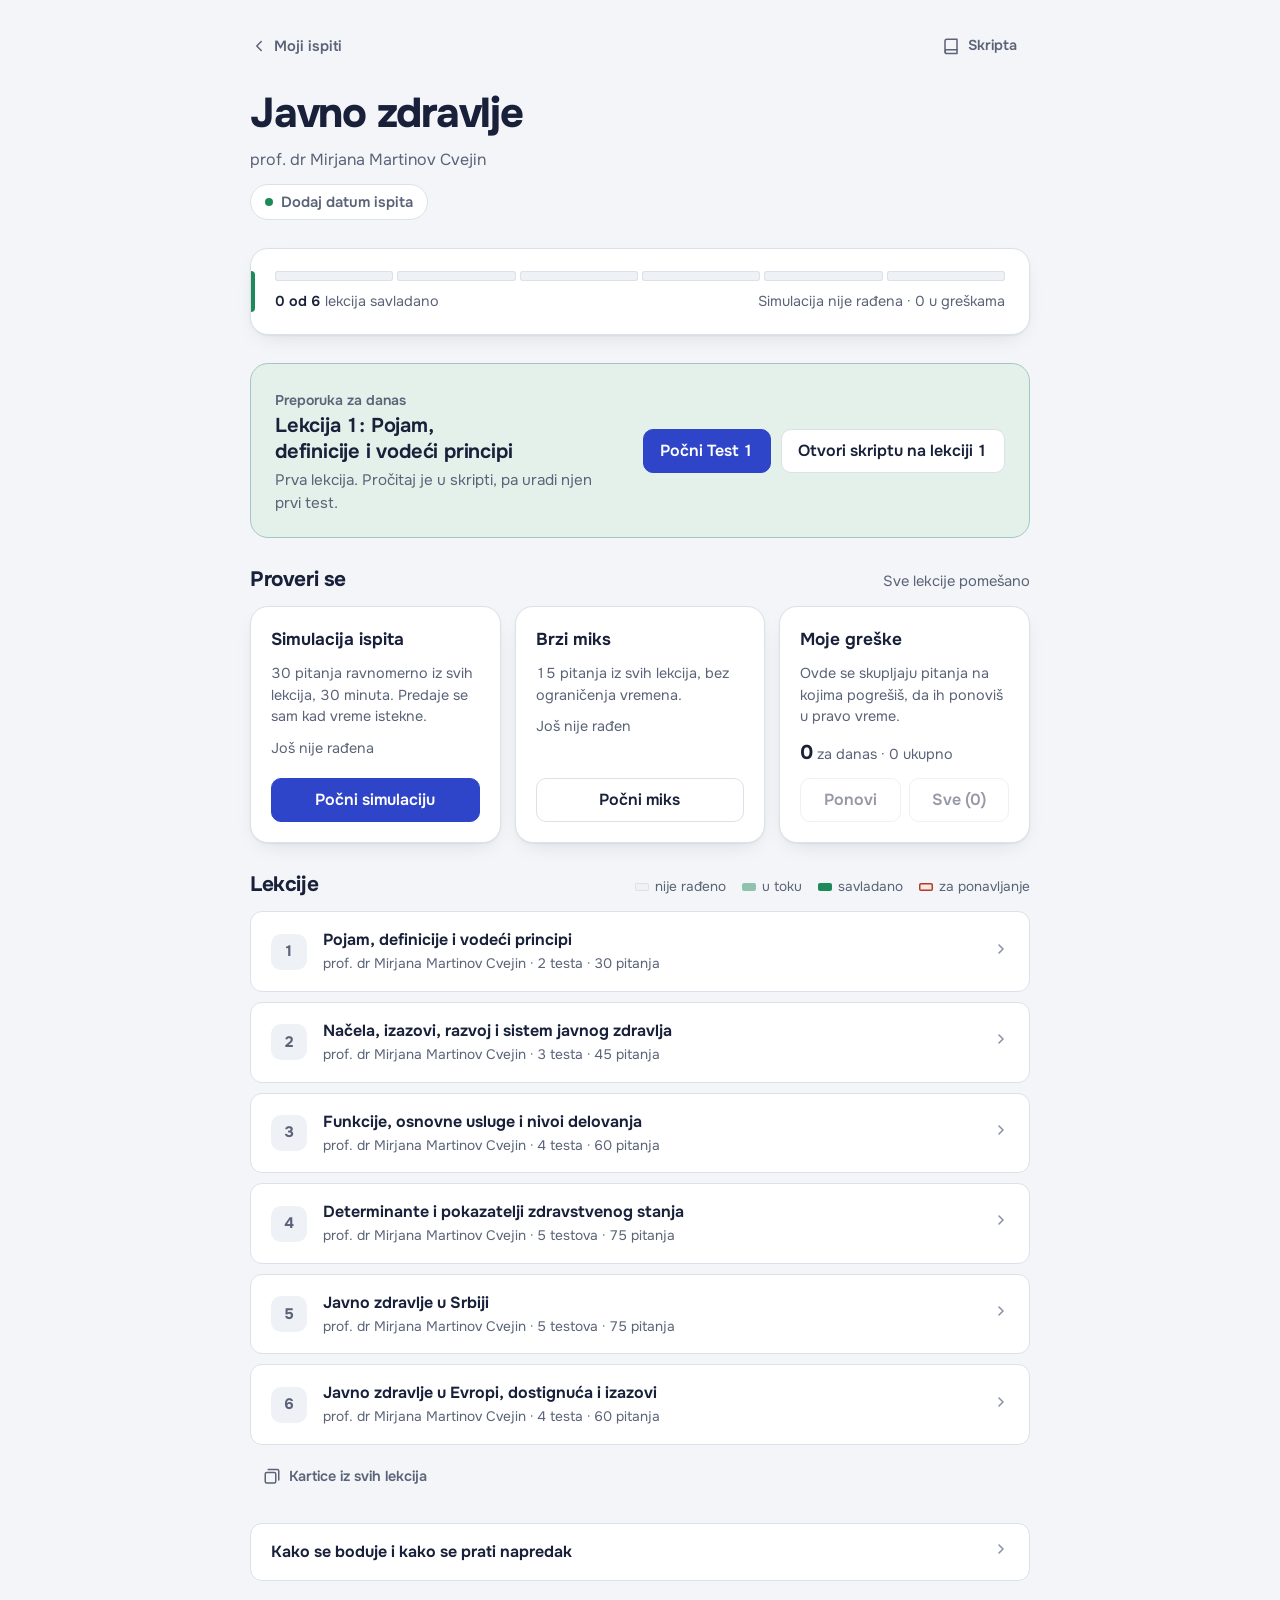
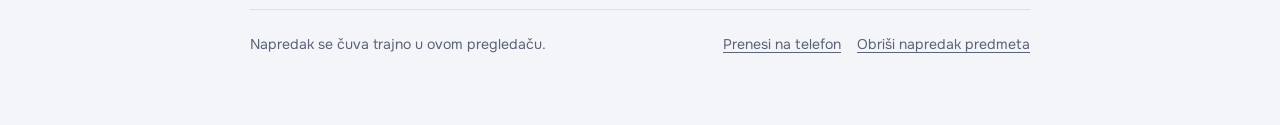
==== commit 0e675307: "Ispravke prikaza i doterani tekstovi" ====
--- a/javno-zdravlje/index.html
+++ b/javno-zdravlje/index.html
@@ -13,15 +13,15 @@
 <meta name="apple-mobile-web-app-title" content="Moji ispiti">
 <link rel="preload" href="../assets/fonts/onest-latin.woff2" as="font" type="font/woff2" crossorigin>
 <link rel="preload" href="../assets/fonts/onest-latin-ext.woff2" as="font" type="font/woff2" crossorigin>
-<link rel="stylesheet" href="../assets/ui.css?v=aeb8326c9f">
-<script src="../assets/core.js?v=aeb8326c9f"></script>
+<link rel="stylesheet" href="../assets/ui.css?v=9c6d7ca789">
+<script src="../assets/core.js?v=9c6d7ca789"></script>
 </head>
 <body>
 <main id="app" class="wrap narrow"></main>
 <noscript><div class="wrap narrow"><p>Za testove je potreban JavaScript. <a href="skripta.html">Skripta</a> radi i bez njega.</p></div></noscript>
 <script>window.PREDMET={"slug": "javno-zdravlje", "s": "jz", "title": "Javno zdravlje", "authors": "prof. dr Mirjana Martinov Cvejin", "key": "testovi-javno-zdravlje-v1", "wkey": "testovi-javno-zdravlje-greske-v1"};</script>
-<script src="pitanja.js?v=aeb8326c9f"></script>
-<script src="../assets/predmet.js?v=aeb8326c9f"></script>
+<script src="pitanja.js?v=9c6d7ca789"></script>
+<script src="../assets/predmet.js?v=9c6d7ca789"></script>
 <script>if('serviceWorker' in navigator&&window.isSecureContext&&!/[?&]nosw/.test(location.search))addEventListener('load',()=>navigator.serviceWorker.register('../sw.js').catch(()=>{}));</script>
 </body>
 </html>
--- a/assets/ui.css
+++ b/assets/ui.css
@@ -93,6 +93,9 @@
 .btn.on{background:var(--warn-soft);border-color:var(--warn);color:var(--warn)}
 .btn:disabled{opacity:.45;cursor:default}
 .btn svg{width:18px;height:18px;flex:none}
+svg:not([width]):not(.ring){max-width:24px;max-height:24px}
+.today .big,.kpi b,.bigscore,.indeks .grade,.due b,.h1,.h2,.tally b,.subject-head .due-pill{font-variant-numeric:proportional-nums}
+.today .big{margin-left:-.04em}
 .link{color:var(--primary);font-weight:600;text-decoration:none;background:none;border:0;padding:0;cursor:pointer}
 .link:hover{text-decoration:underline}
 
@@ -124,8 +127,10 @@
 .modal{background:var(--surface);color:var(--ink);border:1px solid var(--line);border-radius:var(--radius-l);padding:24px;max-width:440px;width:100%;max-height:calc(100vh - 32px);overflow:auto;display:flex;flex-direction:column;gap:16px;box-shadow:var(--shadow-pop);animation:rise .18s ease-out}
 .modal .acts{display:flex;gap:10px;justify-content:flex-end;flex-wrap:wrap}
 .menu-wrap{position:relative}
-.menu{position:absolute;right:0;bottom:calc(100% + 6px);min-width:240px;background:var(--surface);border:1px solid var(--line);border-radius:var(--radius-m);box-shadow:var(--shadow-pop);padding:6px;z-index:20;display:flex;flex-direction:column;animation:rise .12s ease-out}
-.menu button,.menu a{display:flex;align-items:center;gap:10px;text-align:left;background:none;border:0;border-radius:8px;padding:10px 12px;font-weight:500;text-decoration:none;color:var(--ink);min-height:44px}
+.menu{position:absolute;right:0;top:calc(100% + 6px);min-width:250px;max-width:calc(100vw - 32px);background:var(--surface);border:1px solid var(--line);border-radius:var(--radius-m);box-shadow:var(--shadow-pop);padding:6px;z-index:20;display:flex;flex-direction:column;animation:rise .12s ease-out}
+.menu svg{width:18px;height:18px;flex:none;color:var(--muted)}
+.menu .danger-text svg{color:var(--urgent)}
+.menu button,.menu a{white-space:nowrap;width:100%;display:flex;align-items:center;gap:10px;text-align:left;background:none;border:0;border-radius:8px;padding:10px 12px;font-weight:500;text-decoration:none;color:var(--ink);min-height:44px}
 .menu button:hover,.menu a:hover{background:var(--sunk)}
 .menu .danger-text{color:var(--urgent)}
 .menu hr{border:0;border-top:1px solid var(--line);margin:4px 6px}
@@ -133,6 +138,8 @@
 .input{font:inherit;color:var(--ink);background:var(--sunk);border:1px solid var(--line);border-radius:10px;padding:10px 12px;min-height:44px;min-width:0;width:100%}
 .input:focus{border-color:var(--primary);outline:none;box-shadow:0 0 0 3px var(--primary-soft)}
 .toast{position:fixed;left:50%;bottom:24px;transform:translateX(-50%);background:var(--ink);color:var(--paper);padding:12px 18px;border-radius:12px;font-weight:600;box-shadow:var(--shadow-pop);z-index:60;max-width:calc(100vw - 32px);text-align:center;animation:rise .2s ease-out}
+.seg-ctl.full{display:grid;grid-auto-flow:column;grid-auto-columns:minmax(0,1fr);width:100%}
+.seg-ctl.full button{padding-inline:4px;white-space:normal;line-height:1.2;font-size:.9rem;overflow-wrap:anywhere}
 .seg-ctl{display:inline-flex;border:1px solid var(--line);border-radius:10px;overflow:hidden;background:var(--surface)}
 .seg-ctl button{border:0;background:transparent;padding:8px 14px;font-weight:600;color:var(--muted);min-height:40px}
 .seg-ctl button+button{border-left:1px solid var(--line)}
@@ -341,7 +348,7 @@
 .todo a:hover{filter:brightness(.98)}
 .todo a b{font-weight:650}
 .todo a span{color:var(--muted);font-size:.86rem}
-.todo a .arr{margin-left:auto;color:var(--urgent);font-weight:700}
+.todo a .arr{margin-left:auto;white-space:nowrap;flex:none;color:var(--urgent);font-weight:700}
 .rev{border-top:1px solid var(--line);padding:16px 0;display:flex;flex-direction:column;gap:8px}
 .rev:first-child{border-top:0}
 .rev .ans{font-size:.94rem;color:var(--muted)}
@@ -427,7 +434,6 @@
   .row-actions .spacer{display:none}
   .row-actions .menu-wrap{flex:1 1 auto;display:flex}
   .row-actions .menu-wrap .btn{flex:1}
-  .menu{left:0;right:auto}
   .indeks th,.indeks td{padding:12px 16px}
   .indeks .dt{display:none}
   .activity{grid-template-columns:1fr}
@@ -451,6 +457,10 @@
   .qnav .spacer{display:none}
 }
 @media (max-width:420px){
+  .modal{padding:20px}
+  .modal .acts{flex-direction:column-reverse;align-items:stretch}
+  .modal .acts .btn{width:100%;margin:0!important}
+  .modal .acts .btn.ghost{order:-1}
   .tally{padding-left:12px}
   .pip{width:18px;height:18px}
   .tf .opt{min-height:56px}
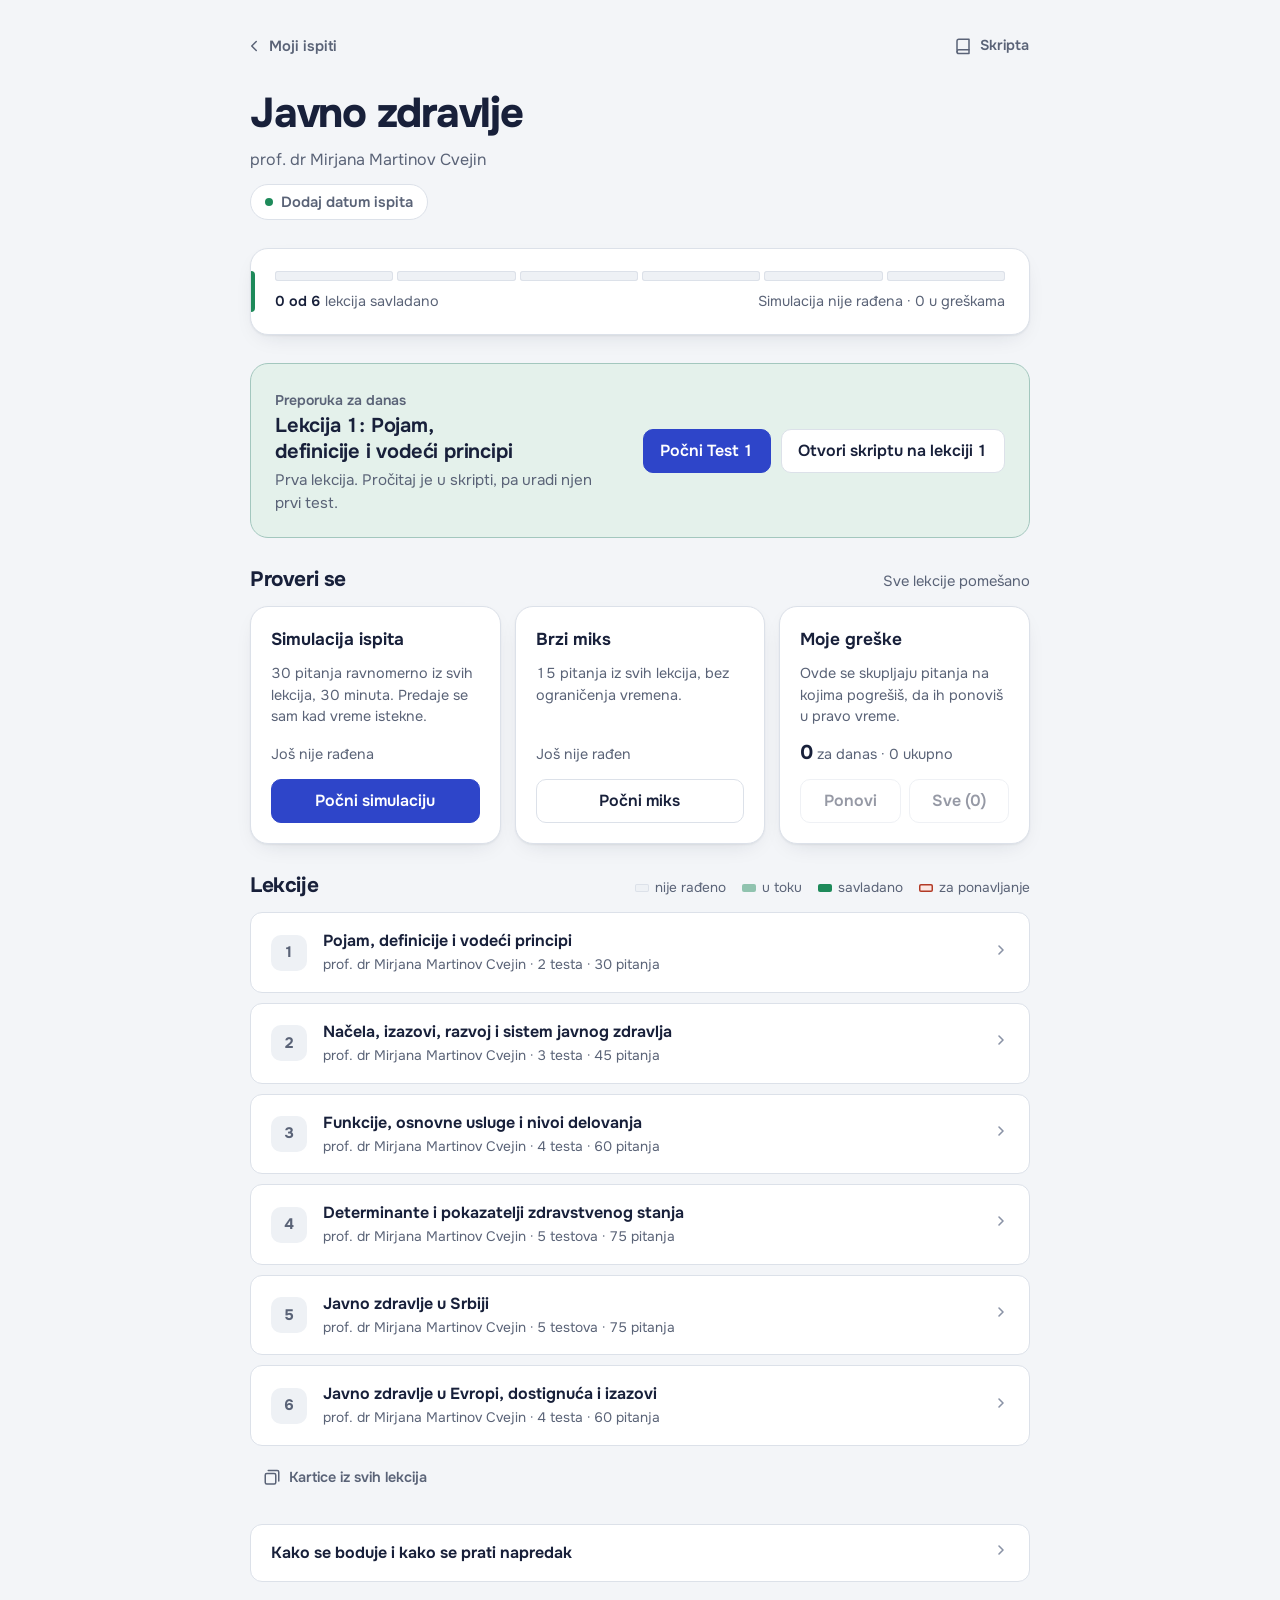
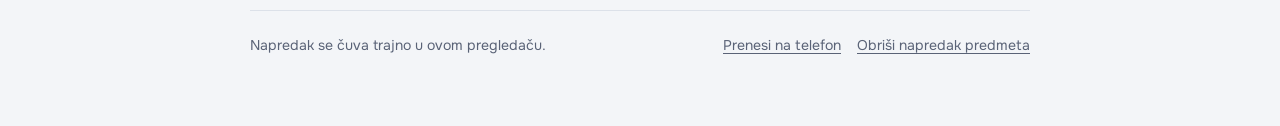
==== commit 98c94ce0: "Poravnanje svih elemenata" ====
--- a/javno-zdravlje/index.html
+++ b/javno-zdravlje/index.html
@@ -13,15 +13,15 @@
 <meta name="apple-mobile-web-app-title" content="Moji ispiti">
 <link rel="preload" href="../assets/fonts/onest-latin.woff2" as="font" type="font/woff2" crossorigin>
 <link rel="preload" href="../assets/fonts/onest-latin-ext.woff2" as="font" type="font/woff2" crossorigin>
-<link rel="stylesheet" href="../assets/ui.css?v=9c6d7ca789">
-<script src="../assets/core.js?v=9c6d7ca789"></script>
+<link rel="stylesheet" href="../assets/ui.css?v=3aa225a7b1">
+<script src="../assets/core.js?v=3aa225a7b1"></script>
 </head>
 <body>
 <main id="app" class="wrap narrow"></main>
 <noscript><div class="wrap narrow"><p>Za testove je potreban JavaScript. <a href="skripta.html">Skripta</a> radi i bez njega.</p></div></noscript>
 <script>window.PREDMET={"slug": "javno-zdravlje", "s": "jz", "title": "Javno zdravlje", "authors": "prof. dr Mirjana Martinov Cvejin", "key": "testovi-javno-zdravlje-v1", "wkey": "testovi-javno-zdravlje-greske-v1"};</script>
-<script src="pitanja.js?v=9c6d7ca789"></script>
-<script src="../assets/predmet.js?v=9c6d7ca789"></script>
+<script src="pitanja.js?v=3aa225a7b1"></script>
+<script src="../assets/predmet.js?v=3aa225a7b1"></script>
 <script>if('serviceWorker' in navigator&&window.isSecureContext&&!/[?&]nosw/.test(location.search))addEventListener('load',()=>navigator.serviceWorker.register('../sw.js').catch(()=>{}));</script>
 </body>
 </html>
--- a/assets/ui.css
+++ b/assets/ui.css
@@ -75,7 +75,7 @@
 
 /* gornja traka */
 .crumbs{display:flex;align-items:center;justify-content:space-between;gap:12px;flex-wrap:wrap;font-size:.92rem}
-.back{display:inline-flex;align-items:center;gap:6px;text-decoration:none;color:var(--muted);font-weight:600;padding:6px 10px 6px 6px;margin-left:-6px;border-radius:8px}
+.back{display:inline-flex;align-items:center;gap:6px;text-decoration:none;color:var(--muted);font-weight:600;padding:6px 10px 6px 6px;margin-left:-11px;border-radius:8px}
 .back:hover{color:var(--ink);background:var(--sunk)}
 .back svg{width:18px;height:18px}
 
@@ -95,7 +95,6 @@
 .btn svg{width:18px;height:18px;flex:none}
 svg:not([width]):not(.ring){max-width:24px;max-height:24px}
 .today .big,.kpi b,.bigscore,.indeks .grade,.due b,.h1,.h2,.tally b,.subject-head .due-pill{font-variant-numeric:proportional-nums}
-.today .big{margin-left:-.04em}
 .link{color:var(--primary);font-weight:600;text-decoration:none;background:none;border:0;padding:0;cursor:pointer}
 .link:hover{text-decoration:underline}
 
@@ -156,8 +155,9 @@
 .foot button:hover,.foot a:hover{color:var(--ink)}
 
 /* ============ KONTROLNA TABLA ============ */
-.top{display:flex;align-items:flex-end;justify-content:space-between;gap:16px;flex-wrap:wrap}
+.top{display:flex;align-items:center;justify-content:space-between;gap:16px;flex-wrap:wrap}
 .top .sub{color:var(--muted);margin-top:6px}
+.top .h1{margin-left:-.03em}
 .tally{display:flex;align-items:center;gap:12px;background:var(--surface);border:1px solid var(--line);border-radius:999px;padding:6px 8px 6px 16px}
 .tally span{color:var(--muted);font-size:.92rem}
 .tally b{font-weight:700;color:var(--ink)}
@@ -168,9 +168,10 @@
 .today{display:grid;grid-template-columns:minmax(0,5fr) minmax(0,7fr);background:var(--hero);color:var(--hero-ink);border-radius:var(--radius-l);overflow:hidden}
 :root[data-theme=dark] .today{border:1px solid #33406A}
 @media (prefers-color-scheme:dark){:root:not([data-theme=light]) .today{border:1px solid #33406A}}
-.today .count{padding:28px;display:flex;flex-direction:column;justify-content:space-between;gap:20px;border-right:1px solid var(--hero-line)}
+.today .count{padding:28px 28px 23px;display:flex;flex-direction:column;justify-content:space-between;gap:20px;border-right:1px solid var(--hero-line)}
 .today .label{font-size:.92rem;opacity:.75}
-.today .big{font-size:clamp(4rem,12vw,6.5rem);font-weight:750;letter-spacing:-.05em;line-height:.85}
+.today .big{font-size:clamp(4rem,12vw,6.5rem);font-weight:750;letter-spacing:-.05em;line-height:.85;margin-top:calc(19.5px - .03em)}
+.today .big.word{margin-top:10px}
 .today .big small{font-size:1.4rem;font-weight:600;letter-spacing:0;margin-left:8px;opacity:.85}
 .today .big.word{font-size:clamp(2.6rem,8vw,4rem);line-height:.95}
 .today .when{font-weight:600}
@@ -206,6 +207,8 @@
 .strip .meta b{color:var(--ink);font-weight:600}
 .row-actions{grid-column:1/-1;display:flex;gap:10px;flex-wrap:wrap;align-items:center;border-top:1px solid var(--line);padding-top:16px}
 .row-actions .spacer{flex:1}
+.crumbs > .btn.ghost:last-child,.row-actions > .menu-wrap:last-child > .btn.ghost{padding-right:0}
+.btn .chev{width:12px;height:7px}
 .nextline{grid-column:1/-1;font-size:.92rem;color:var(--muted);margin-top:-6px}
 .nextline b{color:var(--ink);font-weight:600}
 
@@ -254,8 +257,10 @@
 .tile p{color:var(--muted);font-size:.9rem}
 .tile .score{font-size:.9rem;color:var(--muted)}
 .tile .score b{color:var(--ink);font-size:1.25rem;font-weight:700;letter-spacing:-.02em;margin-right:4px}
-.tile .btn{margin-top:auto;align-self:stretch}
-.tile .two{display:flex;gap:8px;margin-top:auto}
+.tile .score{margin-top:auto;line-height:30px}
+.tile .score b{line-height:30px}
+.tile .btn{align-self:stretch}
+.tile .two{display:flex;gap:8px}
 .tile .two .btn{flex:1 1 0;margin:0;padding-inline:10px}
 
 .lessons{display:flex;flex-direction:column;gap:10px}
@@ -305,7 +310,7 @@
 .q{font-size:1.25rem;font-weight:550;line-height:1.45;text-wrap:pretty;letter-spacing:-.005em}
 .opts{display:flex;flex-direction:column;gap:10px}
 .opt{display:flex;gap:14px;align-items:flex-start;text-align:left;border:1.5px solid var(--line);background:var(--surface);border-radius:12px;padding:14px 16px;width:100%;min-height:52px;line-height:1.4;transition:border-color .12s,background .12s}
-.opt .k{flex:none;width:28px;height:28px;border-radius:8px;display:grid;place-items:center;font-weight:700;font-size:.88rem;background:var(--sunk);color:var(--muted);margin-top:-2px}
+.opt .k{flex:none;width:28px;height:28px;border-radius:8px;display:grid;place-items:center;font-weight:700;font-size:.88rem;background:var(--sunk);color:var(--muted);margin-top:-3px}
 .opt:hover{border-color:var(--line-strong);background:color-mix(in srgb,var(--sunk) 50%,var(--surface))}
 .opt.sel{border-color:var(--primary);background:var(--primary-soft)}
 .opt.sel .k{background:var(--primary);color:var(--primary-ink)}
@@ -434,6 +439,7 @@
   .row-actions .spacer{display:none}
   .row-actions .menu-wrap{flex:1 1 auto;display:flex}
   .row-actions .menu-wrap .btn{flex:1}
+  .row-actions > .menu-wrap:last-child > .btn.ghost{padding-right:12px}
   .indeks th,.indeks td{padding:12px 16px}
   .indeks .dt{display:none}
   .activity{grid-template-columns:1fr}
